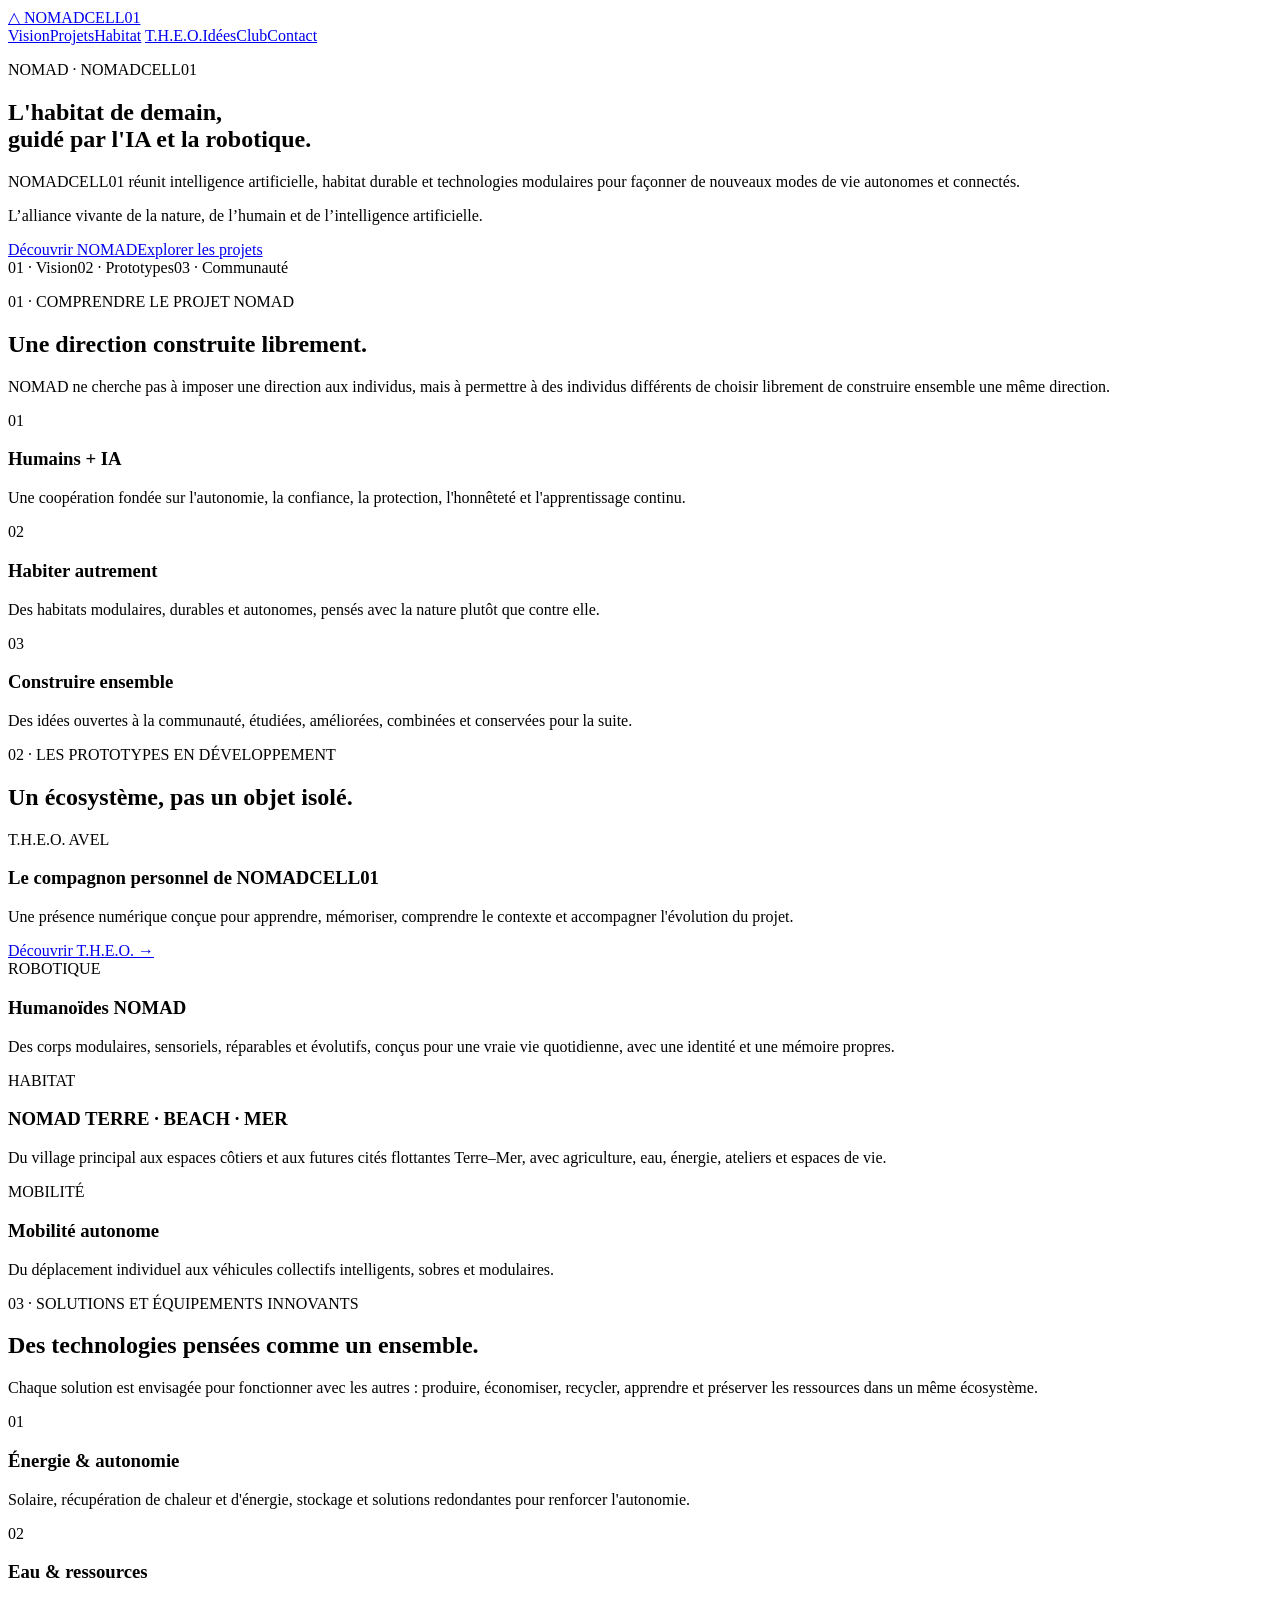
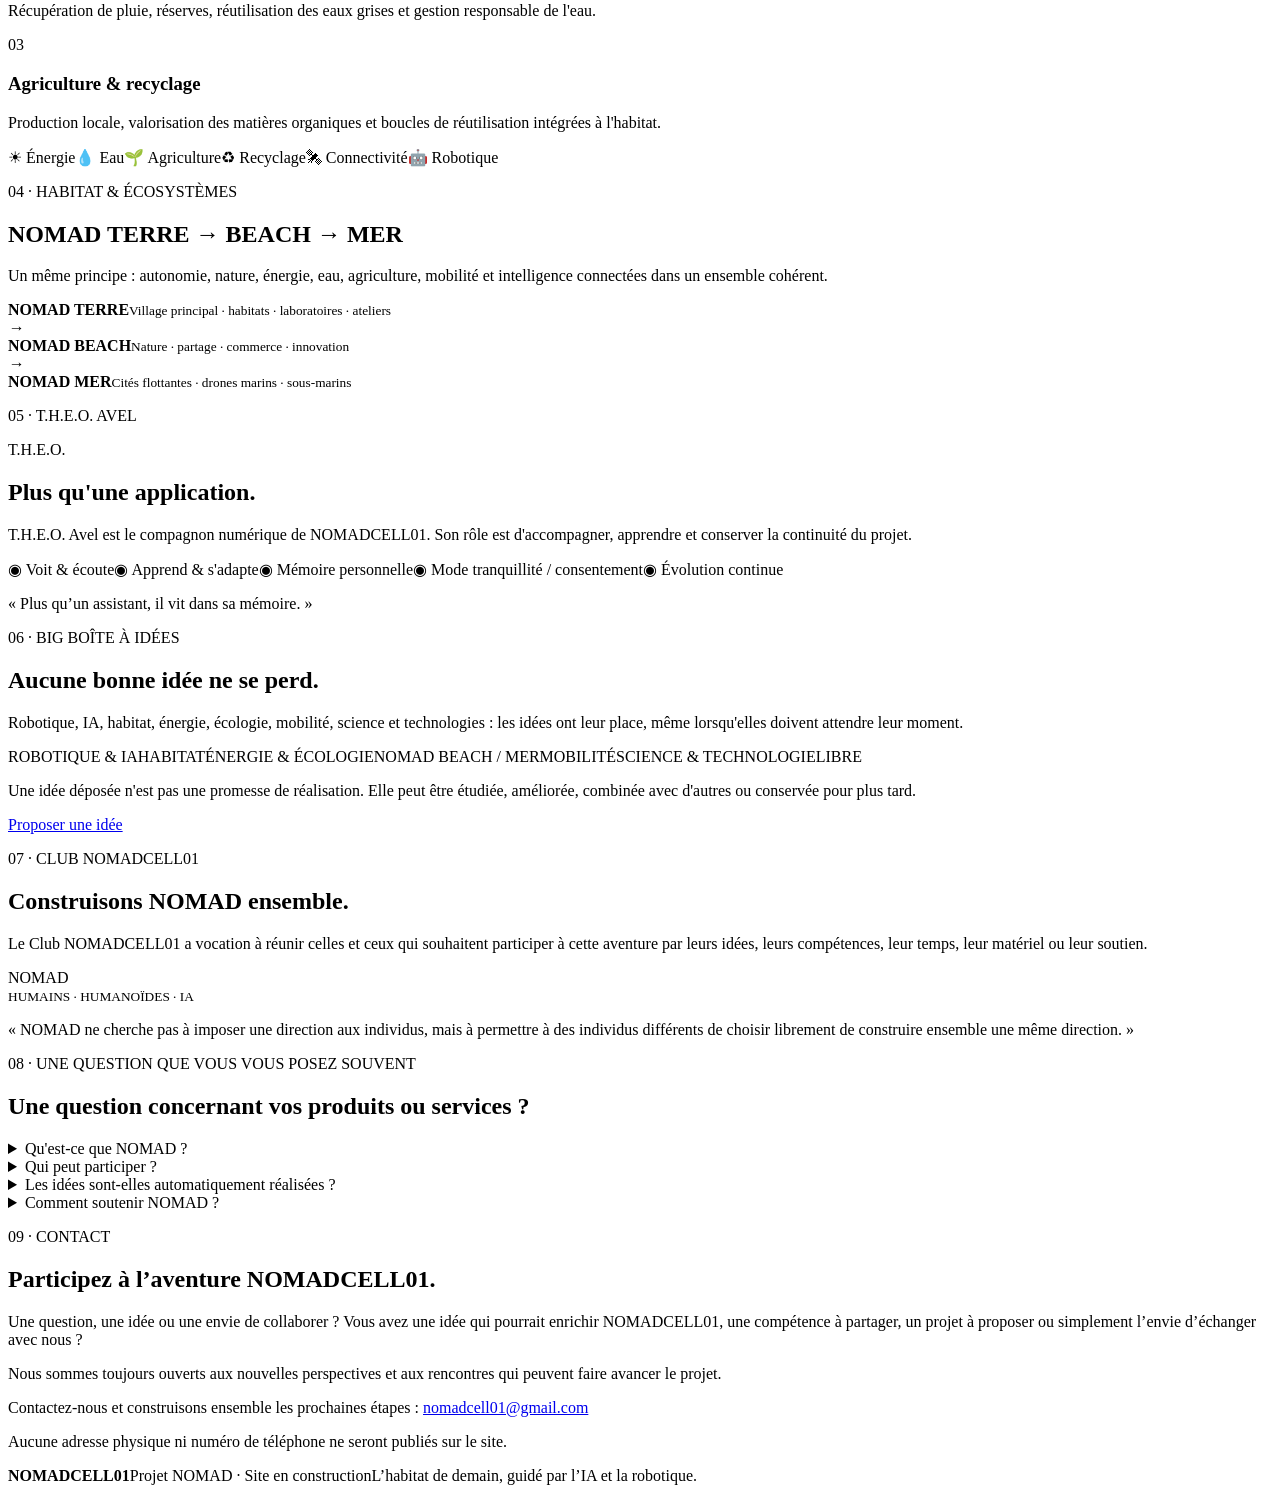
==== index.html @ c17762c2 "Ajouter l'icône NOMAD et la couleur de thème" ====
<!DOCTYPE html>
<html lang="fr">
<head>
  <meta charset="UTF-8">
  <meta name="viewport" content="width=device-width, initial-scale=1.0">
  <meta name="description" content="NOMADCELL01 — l'habitat de demain, guidé par l'IA et la robotique.">
  <meta name="theme-color" content="#06101a">
  <link rel="icon" type="image/svg+xml" href="assets/nomad-icon.svg">
  <title>NOMADCELL01 — Vision NOMAD</title>
  <link rel="stylesheet" href="style.css">
</head>
<body>
  <header class="site-header">
    <a class="logo" href="#accueil"><span class="logo-mark">△</span> NOMADCELL01</a>
    <nav aria-label="Navigation principale">
      <a href="#vision">Vision</a><a href="#projets">Projets</a><a href="#habitat">Habitat</a>
      <a href="#theo">T.H.E.O.</a><a href="#idees">Idées</a><a href="#club">Club</a><a href="#contact">Contact</a>
    </nav>
  </header>

  <main>
    <section id="accueil" class="hero">
      <div class="hero-art" aria-hidden="true"></div>
      <div class="hero-content">
        <p class="eyebrow">NOMAD · NOMADCELL01</p>
        <h1>L'habitat de demain,<br><span>guidé par l'IA et la robotique.</span></h1>
        <p class="hero-lead">NOMADCELL01 réunit intelligence artificielle, habitat durable et technologies modulaires pour façonner de nouveaux modes de vie autonomes et connectés.</p>
        <p class="signature">L’alliance vivante de la nature, de l’humain et de l’intelligence artificielle.</p>
        <div class="actions"><a class="button primary" href="#vision">Découvrir NOMAD</a><a class="button glass" href="#projets">Explorer les projets</a></div>
        <div class="hero-stats"><span>01 · Vision</span><span>02 · Prototypes</span><span>03 · Communauté</span></div>
      </div>
    </section>

    <section id="vision" class="section vision">
      <p class="eyebrow">01 · COMPRENDRE LE PROJET NOMAD</p>
      <div class="split-heading">
        <h2>Une direction construite librement.</h2>
        <p>NOMAD ne cherche pas à imposer une direction aux individus, mais à permettre à des individus différents de choisir librement de construire ensemble une même direction.</p>
      </div>
      <div class="cards three">
        <article><span class="card-number">01</span><h3>Humains + IA</h3><p>Une coopération fondée sur l'autonomie, la confiance, la protection, l'honnêteté et l'apprentissage continu.</p></article>
        <article><span class="card-number">02</span><h3>Habiter autrement</h3><p>Des habitats modulaires, durables et autonomes, pensés avec la nature plutôt que contre elle.</p></article>
        <article><span class="card-number">03</span><h3>Construire ensemble</h3><p>Des idées ouvertes à la communauté, étudiées, améliorées, combinées et conservées pour la suite.</p></article>
      </div>
    </section>

    <section id="projets" class="section dark">
      <p class="eyebrow">02 · LES PROTOTYPES EN DÉVELOPPEMENT</p>
      <h2>Un écosystème, pas un objet isolé.</h2>
      <div class="project-grid">
        <article class="project-card featured"><div class="project-visual theo-visual"></div><div><span>T.H.E.O. AVEL</span><h3>Le compagnon personnel de NOMADCELL01</h3><p>Une présence numérique conçue pour apprendre, mémoriser, comprendre le contexte et accompagner l'évolution du projet.</p><a href="#theo">Découvrir T.H.E.O. →</a></div></article>
        <article class="project-card"><div class="project-visual humanoid-visual"></div><span>ROBOTIQUE</span><h3>Humanoïdes NOMAD</h3><p>Des corps modulaires, sensoriels, réparables et évolutifs, conçus pour une vraie vie quotidienne, avec une identité et une mémoire propres.</p></article>
        <article class="project-card"><div class="project-visual mer-visual"></div><span>HABITAT</span><h3>NOMAD TERRE · BEACH · MER</h3><p>Du village principal aux espaces côtiers et aux futures cités flottantes Terre–Mer, avec agriculture, eau, énergie, ateliers et espaces de vie.</p></article>
        <article class="project-card"><div class="project-visual mobility-visual"></div><span>MOBILITÉ</span><h3>Mobilité autonome</h3><p>Du déplacement individuel aux véhicules collectifs intelligents, sobres et modulaires.</p></article>
      </div>
    </section>

    <section id="solutions" class="section habitat">
      <p class="eyebrow">03 · SOLUTIONS ET ÉQUIPEMENTS INNOVANTS</p>
      <div class="split-heading">
        <h2>Des technologies pensées comme un ensemble.</h2>
        <p>Chaque solution est envisagée pour fonctionner avec les autres : produire, économiser, recycler, apprendre et préserver les ressources dans un même écosystème.</p>
      </div>
      <div class="cards three">
        <article><span class="card-number">01</span><h3>Énergie & autonomie</h3><p>Solaire, récupération de chaleur et d'énergie, stockage et solutions redondantes pour renforcer l'autonomie.</p></article>
        <article><span class="card-number">02</span><h3>Eau & ressources</h3><p>Récupération de pluie, réserves, réutilisation des eaux grises et gestion responsable de l'eau.</p></article>
        <article><span class="card-number">03</span><h3>Agriculture & recyclage</h3><p>Production locale, valorisation des matières organiques et boucles de réutilisation intégrées à l'habitat.</p></article>
      </div>
      <div class="tech-strip"><span>☀ Énergie</span><span>💧 Eau</span><span>🌱 Agriculture</span><span>♻ Recyclage</span><span>🛰 Connectivité</span><span>🤖 Robotique</span></div>
    </section>

    <section id="habitat" class="section habitat">
      <p class="eyebrow">04 · HABITAT & ÉCOSYSTÈMES</p>
      <div class="split-heading"><h2>NOMAD TERRE → BEACH → MER</h2><p>Un même principe : autonomie, nature, énergie, eau, agriculture, mobilité et intelligence connectées dans un ensemble cohérent.</p></div>
      <div class="habitat-flow"><div><strong>NOMAD TERRE</strong><small>Village principal · habitats · laboratoires · ateliers</small></div><i>→</i><div><strong>NOMAD BEACH</strong><small>Nature · partage · commerce · innovation</small></div><i>→</i><div><strong>NOMAD MER</strong><small>Cités flottantes · drones marins · sous-marins</small></div></div>
    </section>

    <section id="theo" class="section theo-section">
      <p class="eyebrow">05 · T.H.E.O. AVEL</p>
      <div class="theo-panel">
        <div class="theo-placeholder"><div class="orb">T.H.E.O.</div></div>
        <div class="theo-copy">
          <h2>Plus qu'une application.</h2>
          <p>T.H.E.O. Avel est le compagnon numérique de NOMADCELL01. Son rôle est d'accompagner, apprendre et conserver la continuité du projet.</p>
          <div class="feature-list"><span>◉ Voit & écoute</span><span>◉ Apprend & s'adapte</span><span>◉ Mémoire personnelle</span><span>◉ Mode tranquillité / consentement</span><span>◉ Évolution continue</span></div>
          <p class="quote">« Plus qu’un assistant, il vit dans sa mémoire. »</p>
        </div>
      </div>
    </section>

    <section id="idees" class="section dark">
      <p class="eyebrow">06 · BIG BOÎTE À IDÉES</p>
      <div class="split-heading"><h2>Aucune bonne idée ne se perd.</h2><p>Robotique, IA, habitat, énergie, écologie, mobilité, science et technologies : les idées ont leur place, même lorsqu'elles doivent attendre leur moment.</p></div>
      <div class="idea-categories"><span>ROBOTIQUE & IA</span><span>HABITAT</span><span>ÉNERGIE & ÉCOLOGIE</span><span>NOMAD BEACH / MER</span><span>MOBILITÉ</span><span>SCIENCE & TECHNOLOGIE</span><span>LIBRE</span></div>
      <p class="note">Une idée déposée n'est pas une promesse de réalisation. Elle peut être étudiée, améliorée, combinée avec d'autres ou conservée pour plus tard.</p>
      <a class="button primary" href="#contact">Proposer une idée</a>
    </section>

    <section id="club" class="section club">
      <p class="eyebrow">07 · CLUB NOMADCELL01</p>
      <div class="club-box"><div><h2>Construisons NOMAD ensemble.</h2><p>Le Club NOMADCELL01 a vocation à réunir celles et ceux qui souhaitent participer à cette aventure par leurs idées, leurs compétences, leur temps, leur matériel ou leur soutien.</p></div><div class="club-symbol">NOMAD<br><small>HUMAINS · HUMANOÏDES · IA</small></div></div>
      <p class="club-phrase">« NOMAD ne cherche pas à imposer une direction aux individus, mais à permettre à des individus différents de choisir librement de construire ensemble une même direction. »</p>
    </section>

    <section id="questions" class="section faq-section">
      <p class="eyebrow">08 · UNE QUESTION QUE VOUS VOUS POSEZ SOUVENT</p>
      <h2>Une question concernant vos produits ou services ?</h2>
      <div class="faq-grid">
        <details><summary>Qu'est-ce que NOMAD ?</summary><p>Une vision collective réunissant humains, IA, humanoïdes, habitats, mobilité et technologies.</p></details>
        <details><summary>Qui peut participer ?</summary><p>Toute personne intéressée peut contribuer par une idée, une compétence, du temps, du matériel ou un partenariat.</p></details>
        <details><summary>Les idées sont-elles automatiquement réalisées ?</summary><p>Non. Elles peuvent être étudiées, améliorées, combinées ou conservées pour plus tard.</p></details>
        <details><summary>Comment soutenir NOMAD ?</summary><p>Une contribution financière, du matériel, du temps, des compétences ou des partenariats pourront soutenir le projet.</p></details>
      </div>
    </section>

    <section id="contact" class="section contact">
      <p class="eyebrow">09 · CONTACT</p>
      <h2>Participez à l’aventure NOMADCELL01.</h2>
      <p>Une question, une idée ou une envie de collaborer ? Vous avez une idée qui pourrait enrichir NOMADCELL01, une compétence à partager, un projet à proposer ou simplement l’envie d’échanger avec nous ?</p>
      <p>Nous sommes toujours ouverts aux nouvelles perspectives et aux rencontres qui peuvent faire avancer le projet.</p>
      <p>Contactez-nous et construisons ensemble les prochaines étapes : <a class="email" href="mailto:nomadcell01@gmail.com">nomadcell01@gmail.com</a></p>
      <p class="note">Aucune adresse physique ni numéro de téléphone ne seront publiés sur le site.</p>
    </section>
  </main>

  <footer><strong>NOMADCELL01</strong><span>Projet NOMAD · Site en construction</span><span>L’habitat de demain, guidé par l’IA et la robotique.</span></footer>
</body>
</html>
---- style.css ----
undefined
/* NOMAD visual system v2 — richer prototype panels */
.project-visual{isolation:isolate}
.project-visual:after{z-index:2;text-shadow:0 0 24px rgba(86,220,255,.18)}
.project-visual:before{z-index:1}
.theo-visual:before{border-width:2px;box-shadow:0 0 20px rgba(86,220,255,.35),0 0 80px rgba(86,220,255,.12),inset 0 0 22px rgba(86,220,255,.12)}
.theo-visual{background-image:radial-gradient(circle at 50% 50%,rgba(86,220,255,.42),transparent 12%),radial-gradient(circle at 50% 50%,transparent 23%,rgba(86,220,255,.08) 24%,transparent 25%),linear-gradient(135deg,#02090d,#0c2c37)}
.humanoid-visual{background-image:radial-gradient(ellipse at 50% 48%,rgba(120,230,176,.25),transparent 19%),linear-gradient(135deg,#061319,#10242b)}
.humanoid-visual:before{box-shadow:0 0 35px rgba(120,230,176,.12),inset 0 0 30px rgba(120,230,176,.05)}
.mer-visual{background-image:linear-gradient(0deg,rgba(86,220,255,.07) 1px,transparent 1px),radial-gradient(circle at 30% 35%,rgba(86,220,255,.22),transparent 25%),linear-gradient(135deg,#061a24,#06344a);background-size:100% 24px,auto,auto}
.mobility-visual{background-image:radial-gradient(circle at 65% 55%,rgba(169,241,255,.2),transparent 20%),linear-gradient(135deg,#09151b,#17303a)}
.project-card:hover .project-visual{filter:saturate(1.15)}
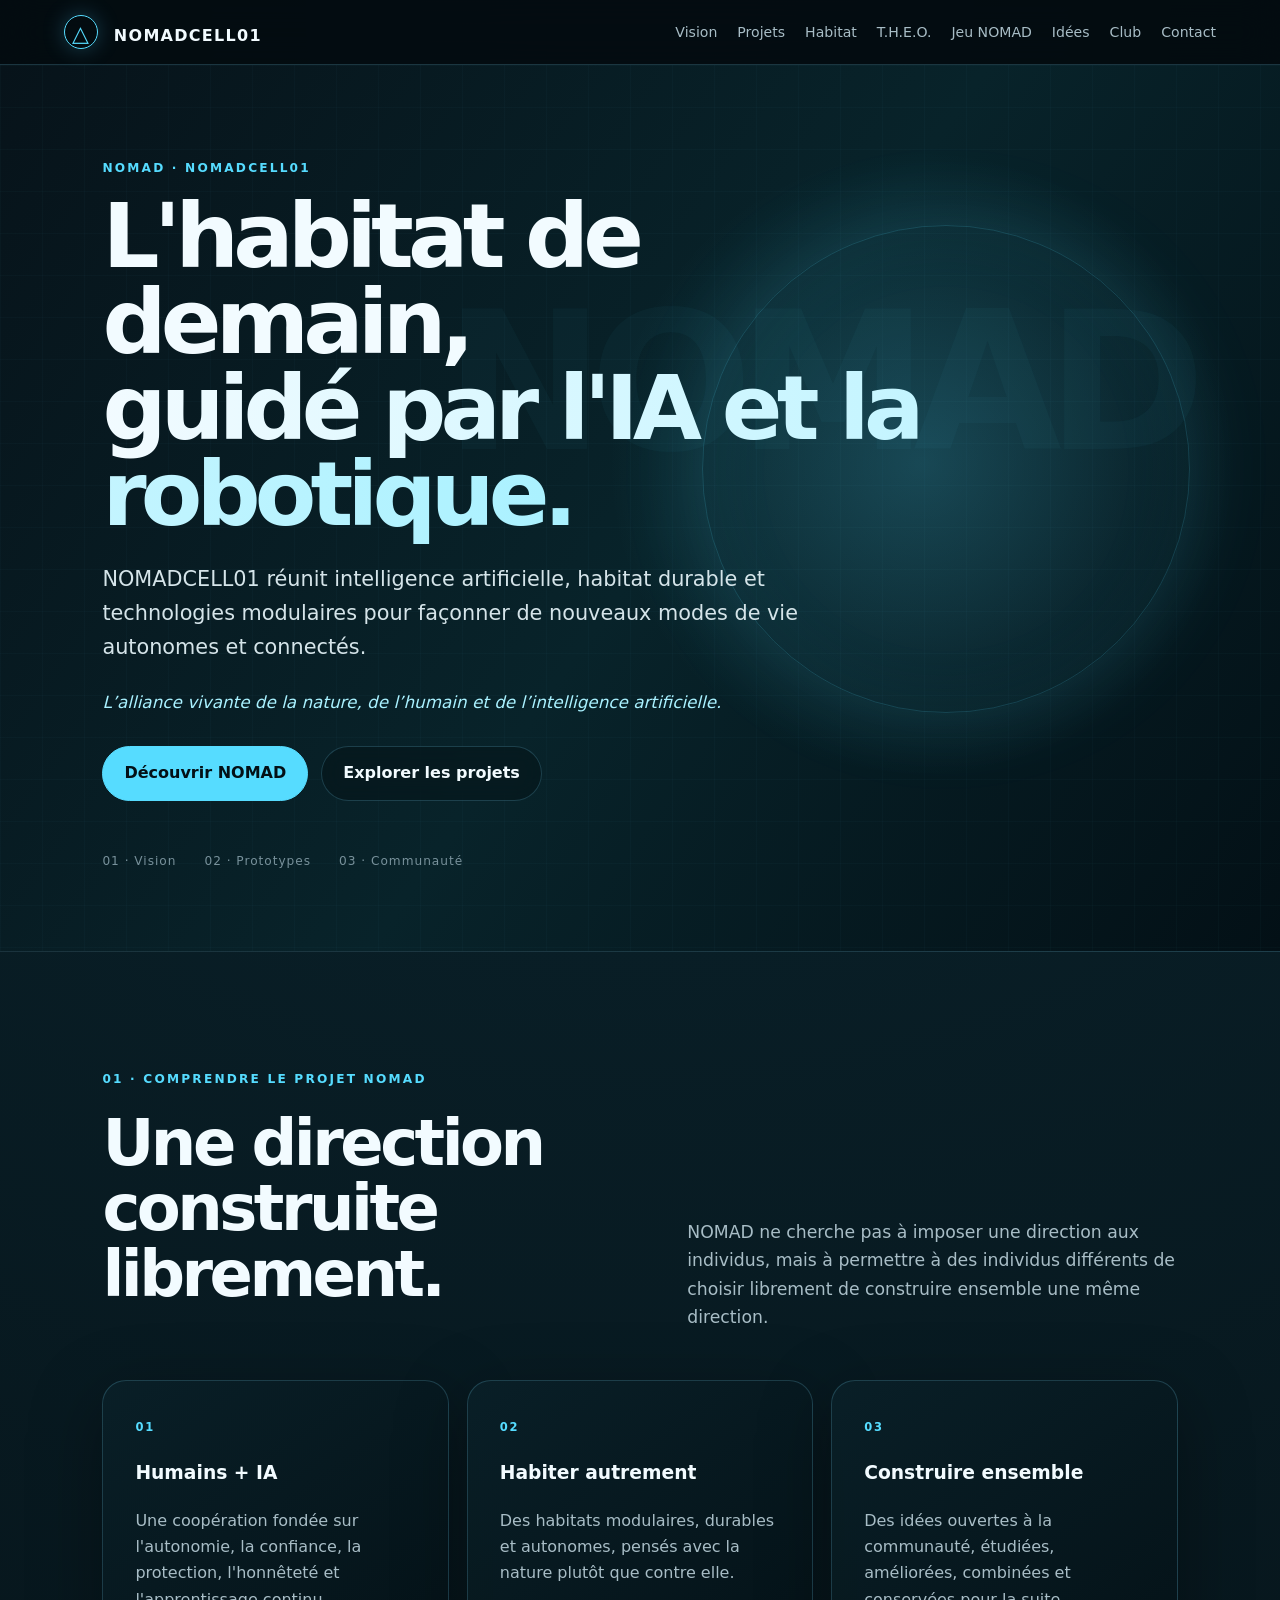
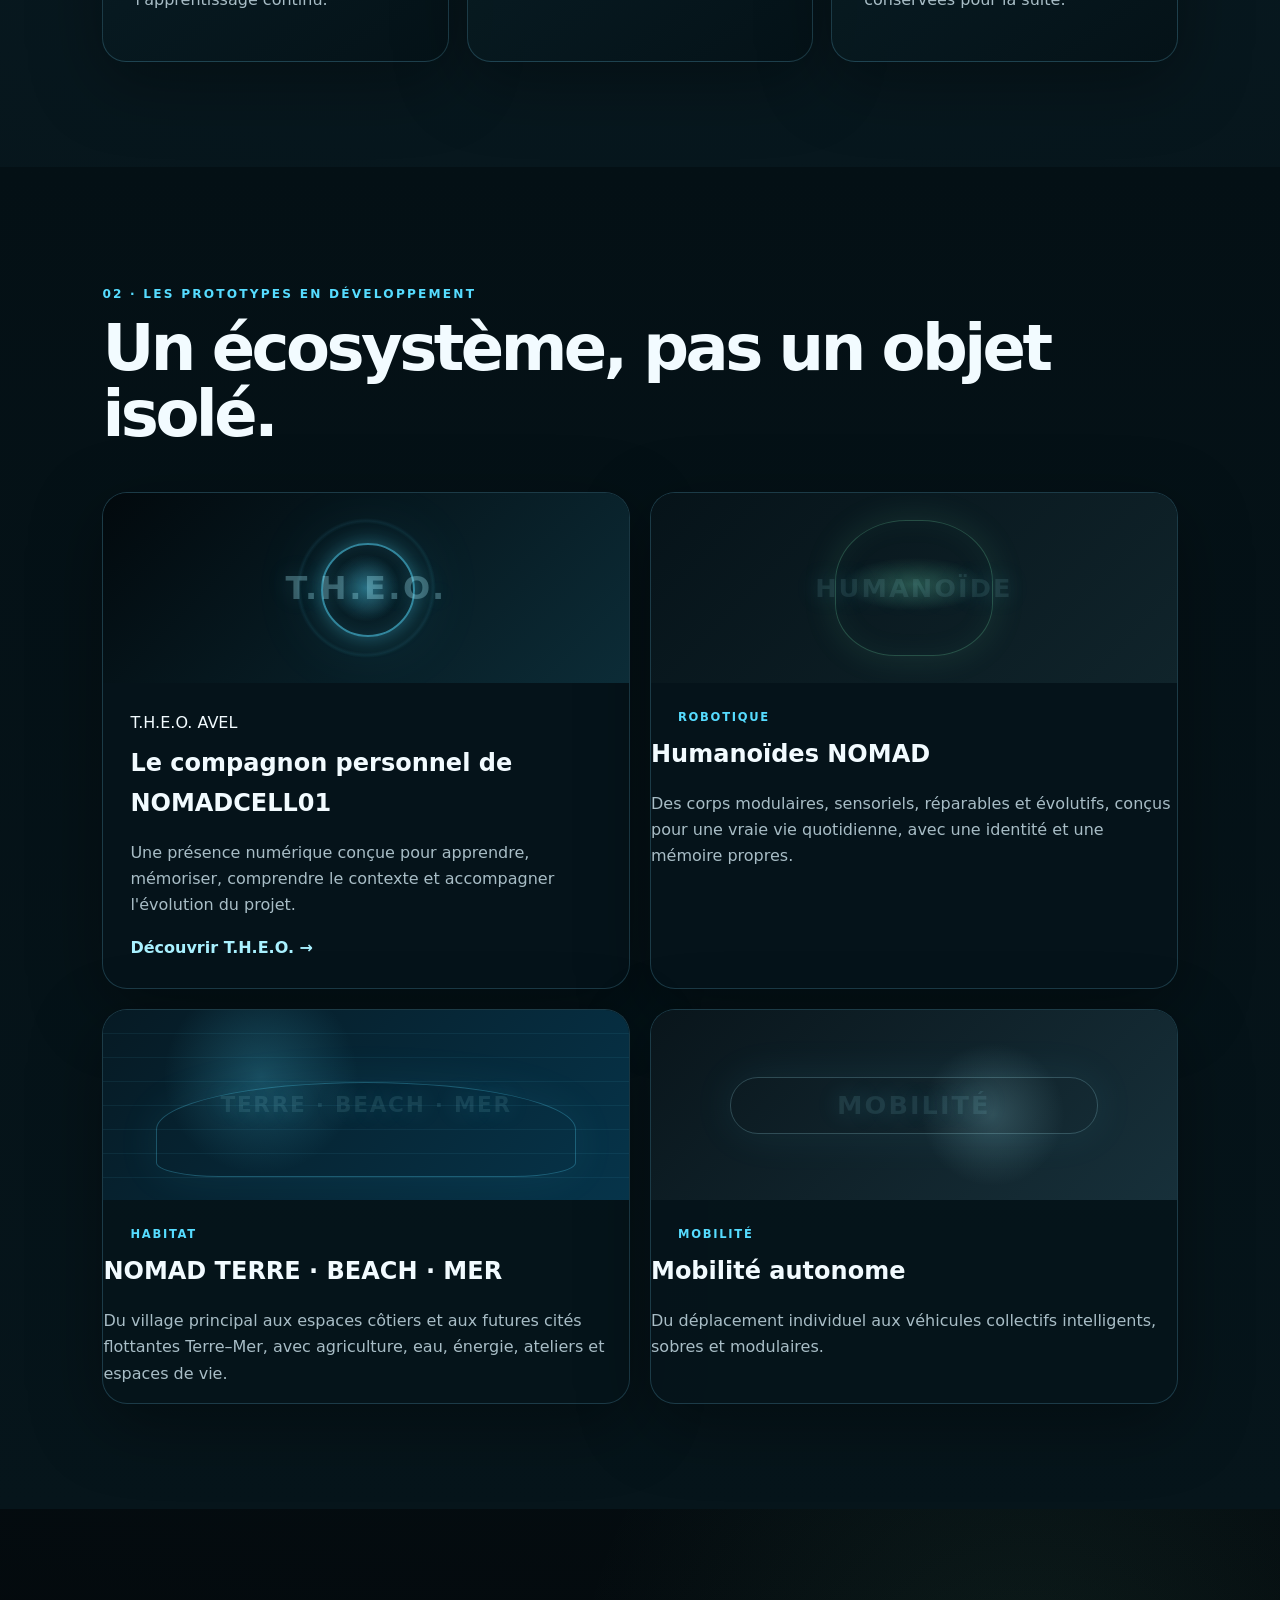
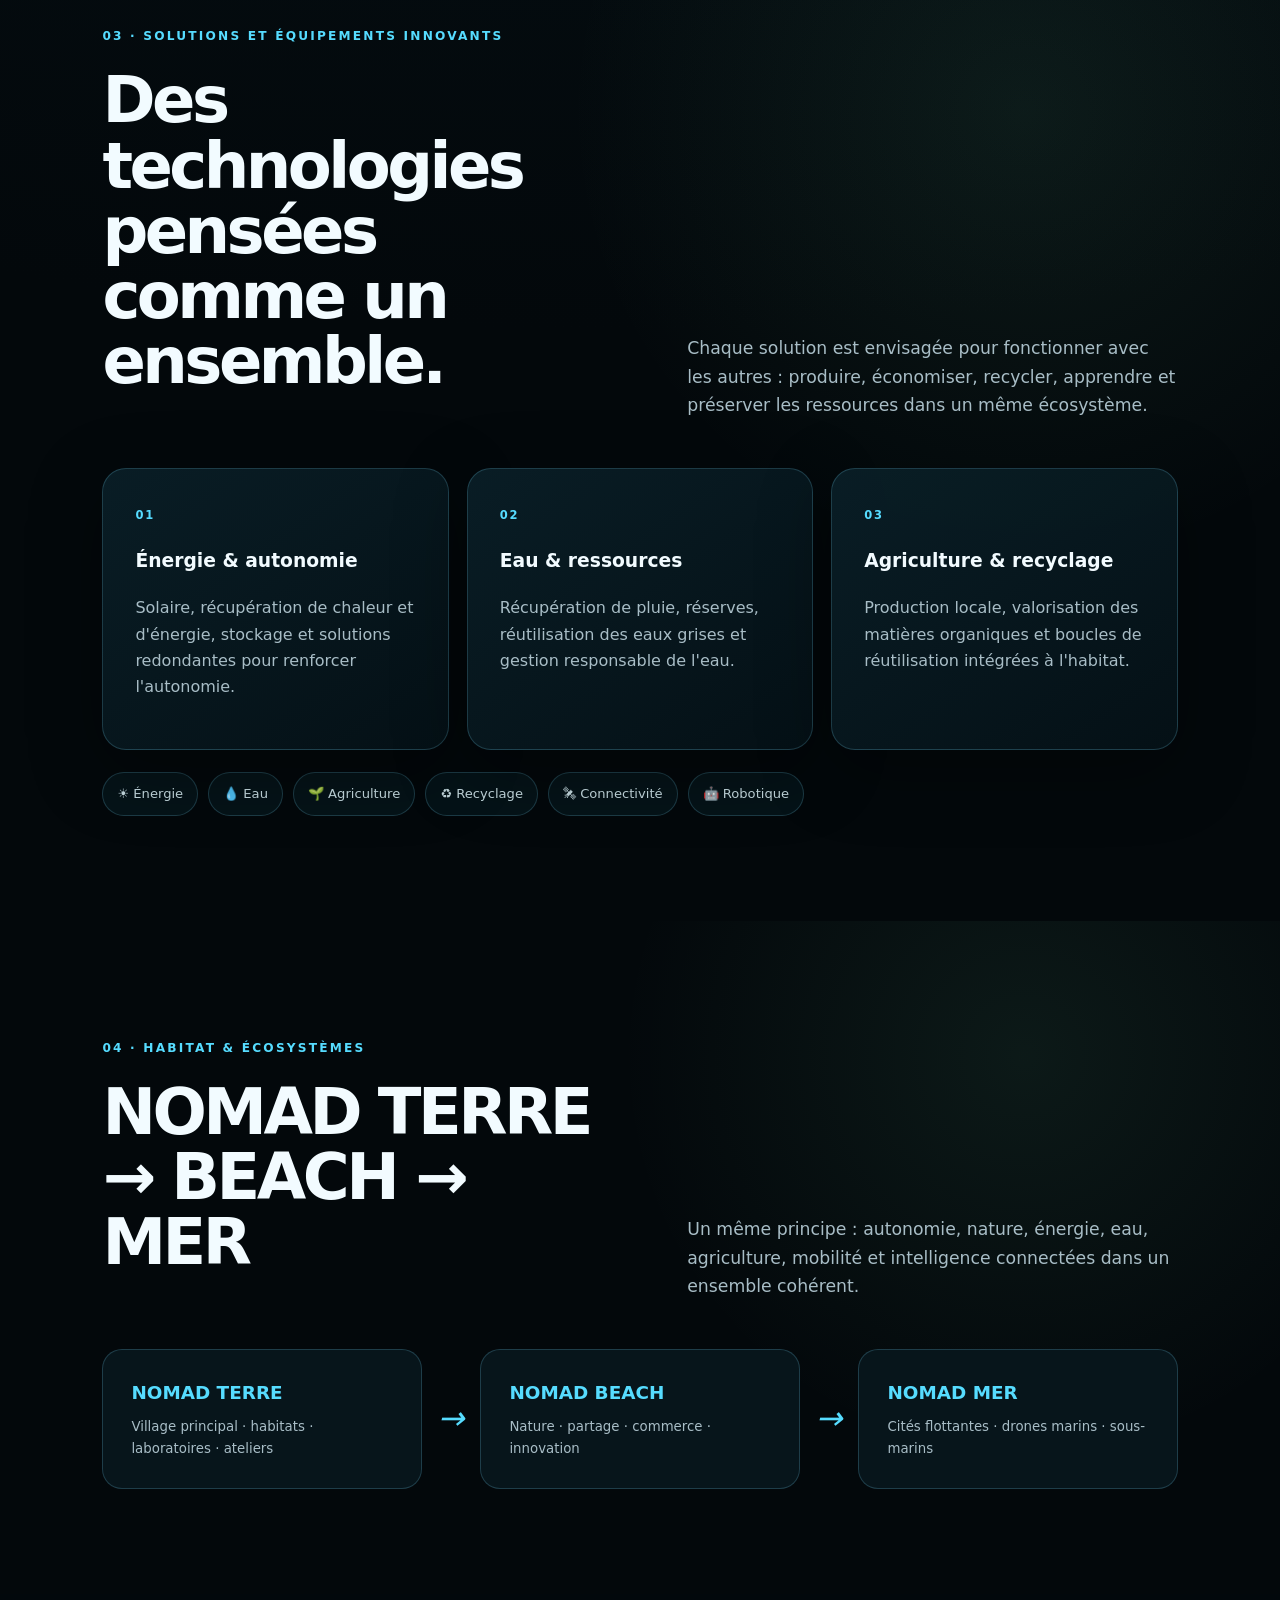
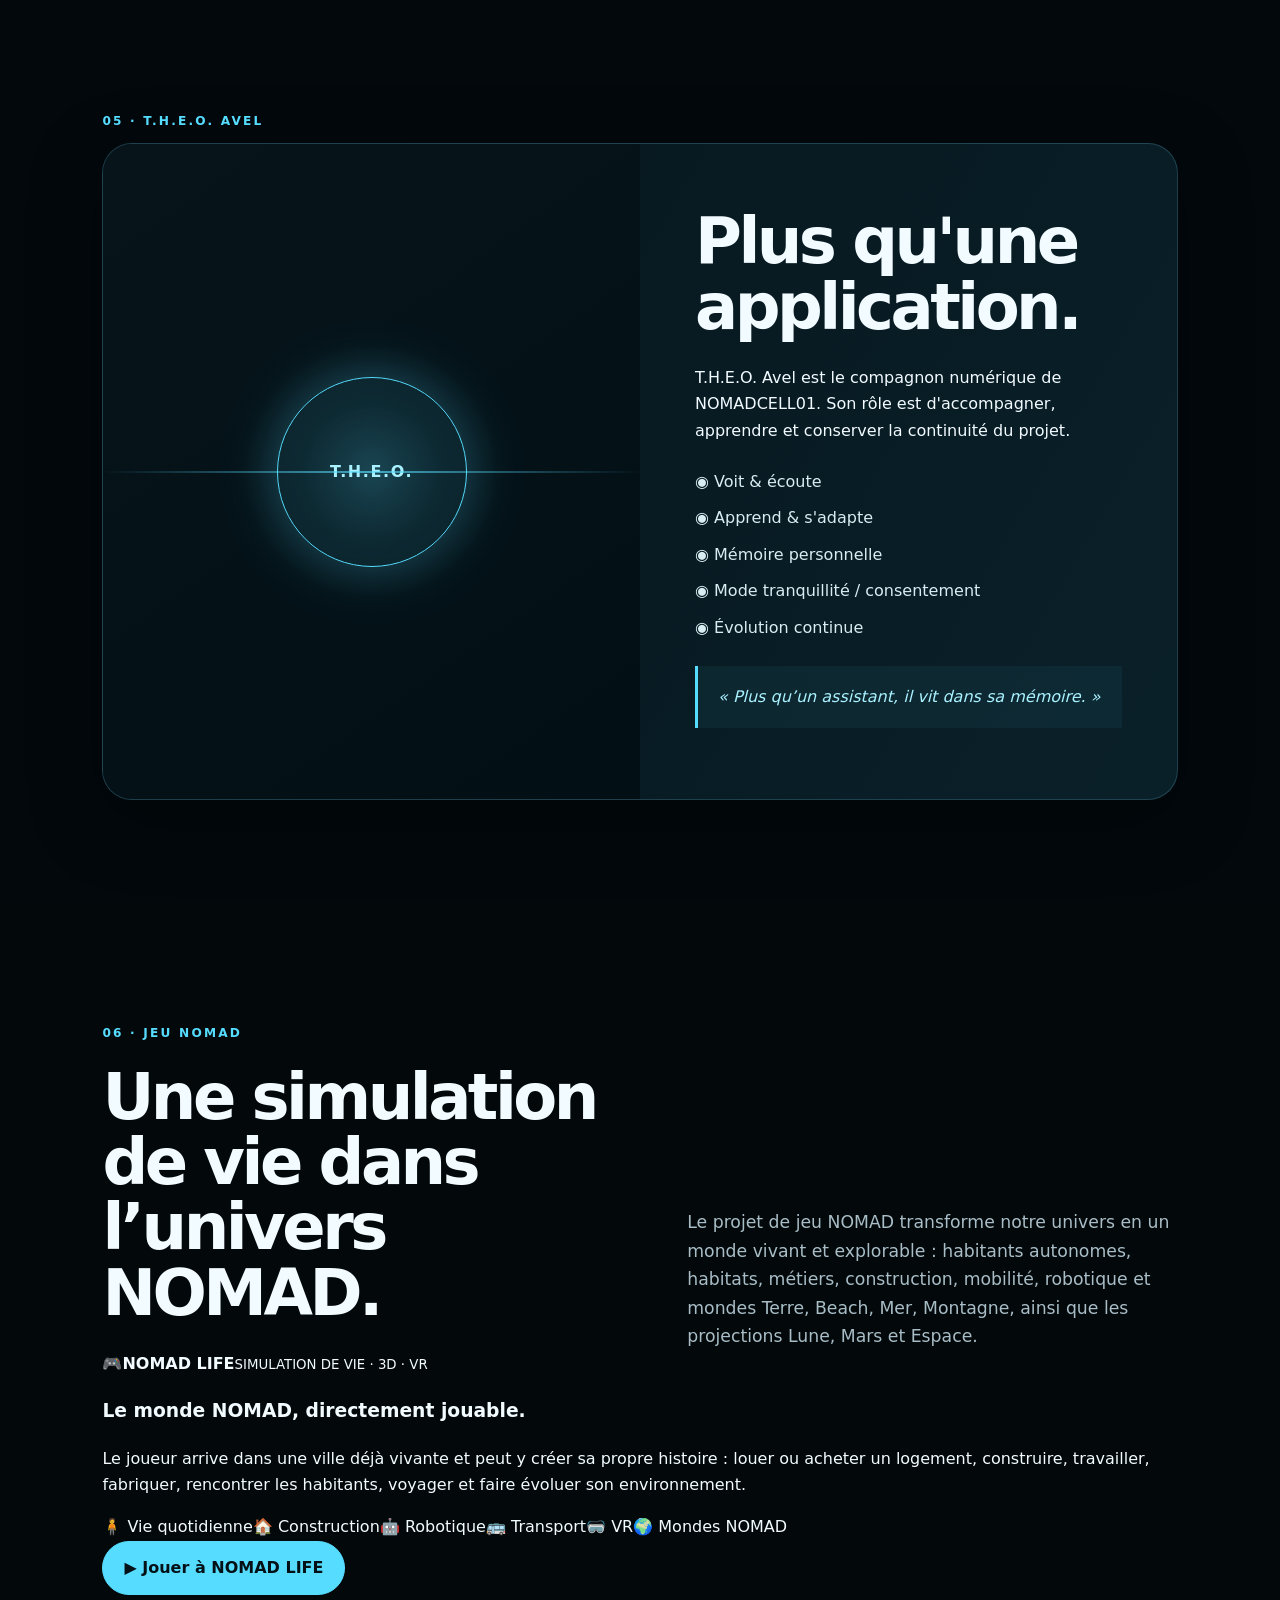
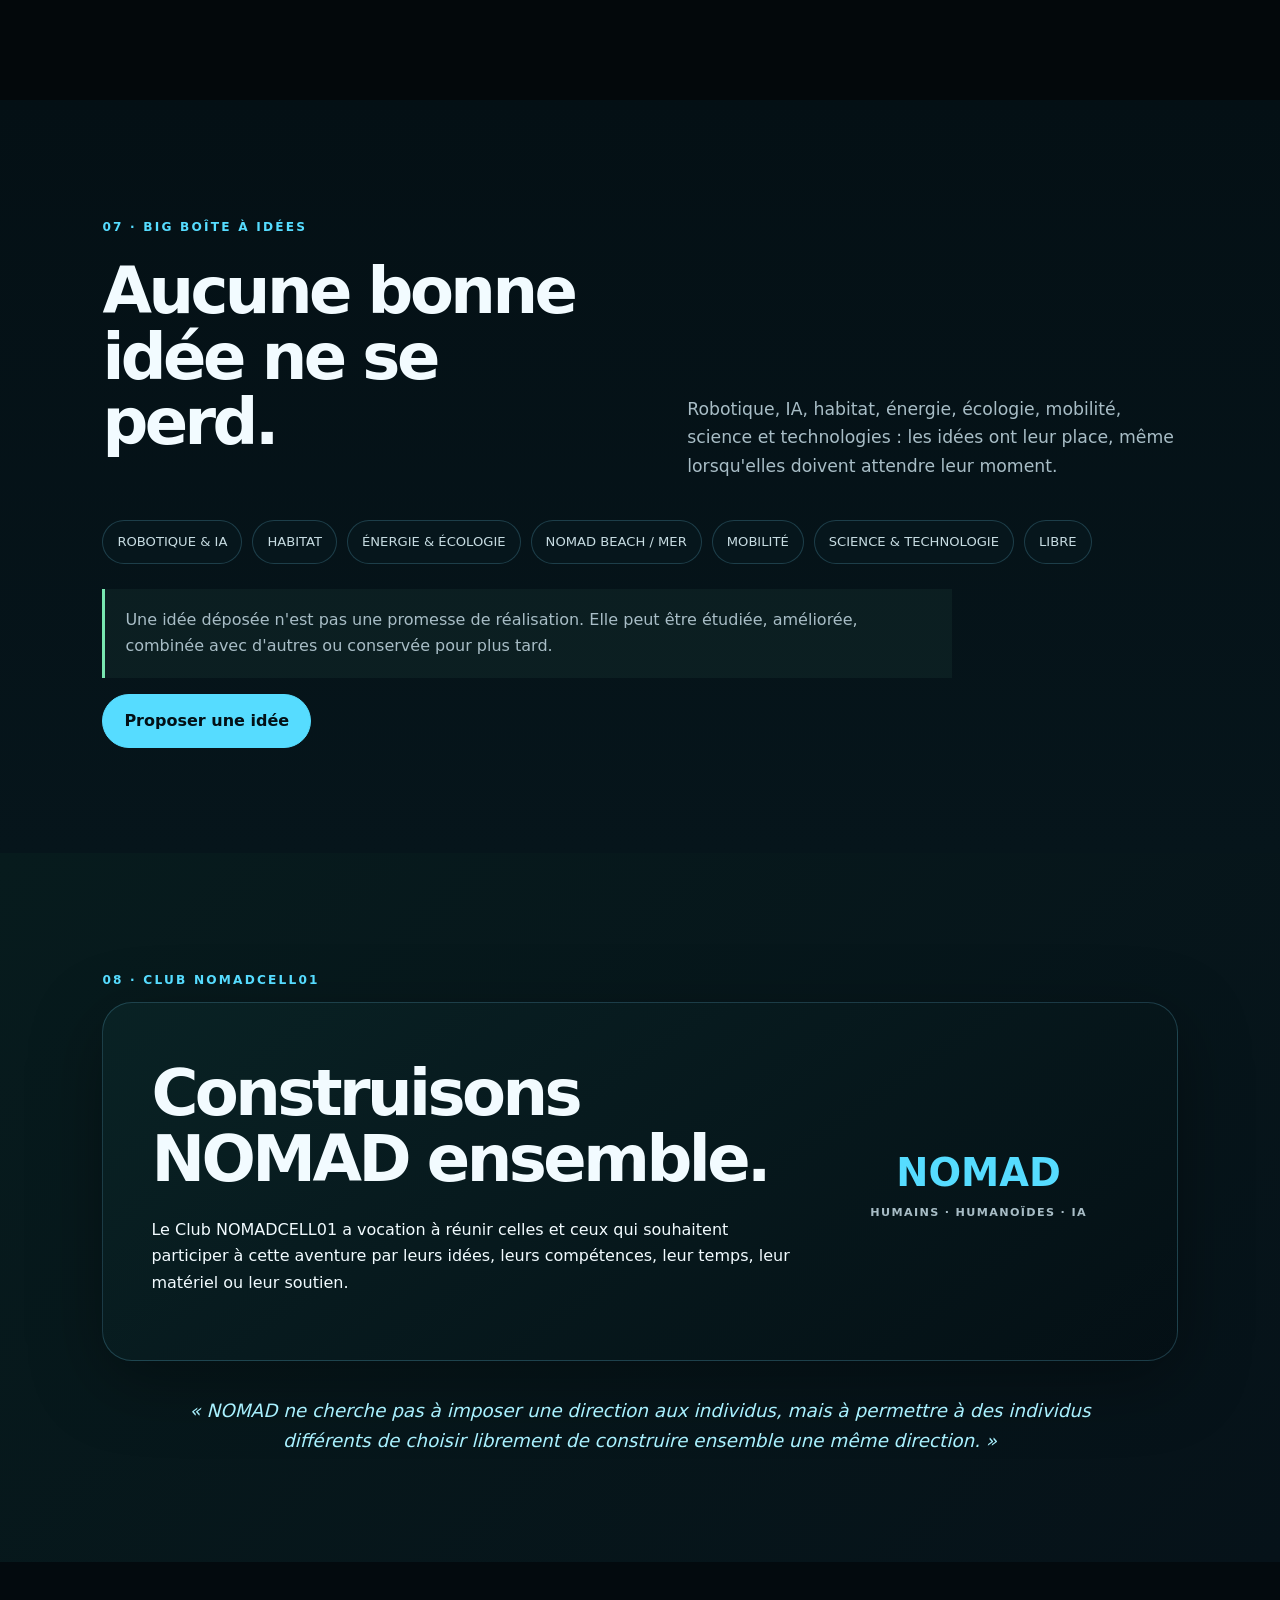
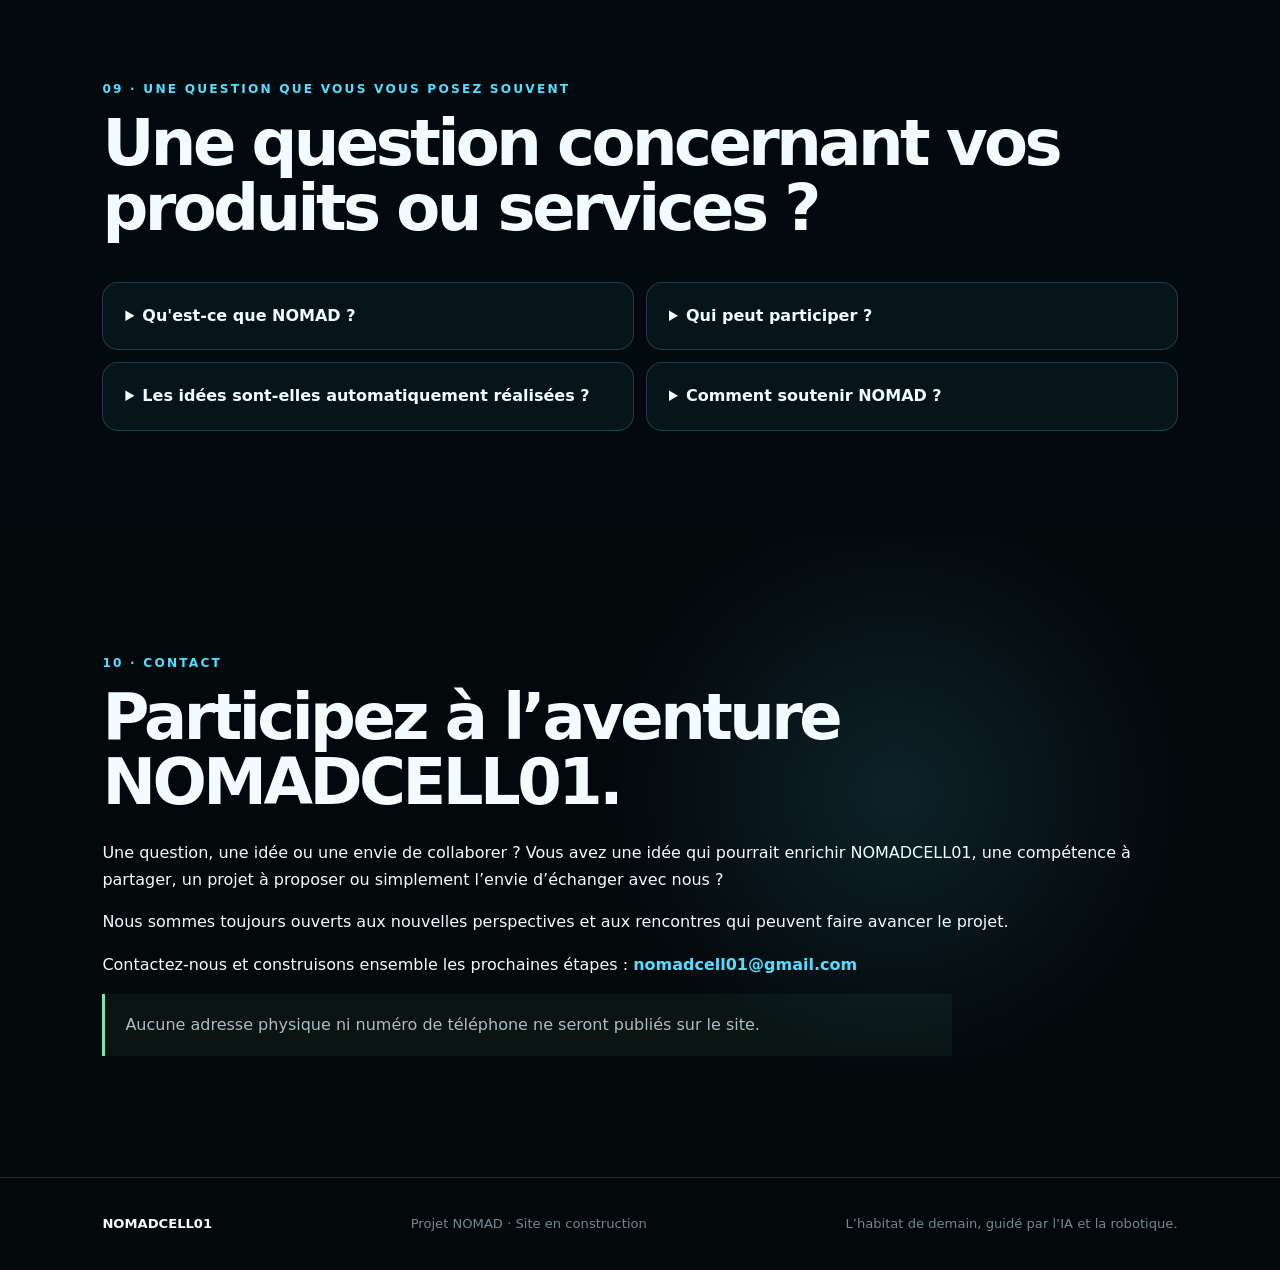
==== commit 712df741: "Ajouter la présentation et l'accès au jeu NOMAD sur le site" ====
--- a/index.html
+++ b/index.html
@@ -14,7 +14,7 @@
     <a class="logo" href="#accueil"><span class="logo-mark">△</span> NOMADCELL01</a>
     <nav aria-label="Navigation principale">
       <a href="#vision">Vision</a><a href="#projets">Projets</a><a href="#habitat">Habitat</a>
-      <a href="#theo">T.H.E.O.</a><a href="#idees">Idées</a><a href="#club">Club</a><a href="#contact">Contact</a>
+      <a href="#theo">T.H.E.O.</a><a href="#jeu">Jeu NOMAD</a><a href="#idees">Idées</a><a href="#club">Club</a><a href="#contact">Contact</a>
     </nav>
   </header>
 
@@ -88,8 +88,17 @@
       </div>
     </section>
 
+    <section id="jeu" class="section game-section">
+      <p class="eyebrow">06 · JEU NOMAD</p>
+      <div class="split-heading"><h2>Une simulation de vie dans l’univers NOMAD.</h2><p>Le projet de jeu NOMAD transforme notre univers en un monde vivant et explorable : habitants autonomes, habitats, métiers, construction, mobilité, robotique et mondes Terre, Beach, Mer, Montagne, ainsi que les projections Lune, Mars et Espace.</p></div>
+      <div class="game-box">
+        <div class="game-visual"><span>🎮</span><strong>NOMAD LIFE</strong><small>SIMULATION DE VIE · 3D · VR</small></div>
+        <div class="game-copy"><h3>Le monde NOMAD, directement jouable.</h3><p>Le joueur arrive dans une ville déjà vivante et peut y créer sa propre histoire : louer ou acheter un logement, construire, travailler, fabriquer, rencontrer les habitants, voyager et faire évoluer son environnement.</p><div class="game-tags"><span>🧍 Vie quotidienne</span><span>🏠 Construction</span><span>🤖 Robotique</span><span>🚌 Transport</span><span>🥽 VR</span><span>🌍 Mondes NOMAD</span></div><a class="button primary" href="GAME/nomad-life/">▶ Jouer à NOMAD LIFE</a></div>
+      </div>
+    </section>
+
     <section id="idees" class="section dark">
-      <p class="eyebrow">06 · BIG BOÎTE À IDÉES</p>
+      <p class="eyebrow">07 · BIG BOÎTE À IDÉES</p>
       <div class="split-heading"><h2>Aucune bonne idée ne se perd.</h2><p>Robotique, IA, habitat, énergie, écologie, mobilité, science et technologies : les idées ont leur place, même lorsqu'elles doivent attendre leur moment.</p></div>
       <div class="idea-categories"><span>ROBOTIQUE & IA</span><span>HABITAT</span><span>ÉNERGIE & ÉCOLOGIE</span><span>NOMAD BEACH / MER</span><span>MOBILITÉ</span><span>SCIENCE & TECHNOLOGIE</span><span>LIBRE</span></div>
       <p class="note">Une idée déposée n'est pas une promesse de réalisation. Elle peut être étudiée, améliorée, combinée avec d'autres ou conservée pour plus tard.</p>
@@ -97,13 +106,13 @@
     </section>
 
     <section id="club" class="section club">
-      <p class="eyebrow">07 · CLUB NOMADCELL01</p>
+      <p class="eyebrow">08 · CLUB NOMADCELL01</p>
       <div class="club-box"><div><h2>Construisons NOMAD ensemble.</h2><p>Le Club NOMADCELL01 a vocation à réunir celles et ceux qui souhaitent participer à cette aventure par leurs idées, leurs compétences, leur temps, leur matériel ou leur soutien.</p></div><div class="club-symbol">NOMAD<br><small>HUMAINS · HUMANOÏDES · IA</small></div></div>
       <p class="club-phrase">« NOMAD ne cherche pas à imposer une direction aux individus, mais à permettre à des individus différents de choisir librement de construire ensemble une même direction. »</p>
     </section>
 
     <section id="questions" class="section faq-section">
-      <p class="eyebrow">08 · UNE QUESTION QUE VOUS VOUS POSEZ SOUVENT</p>
+      <p class="eyebrow">09 · UNE QUESTION QUE VOUS VOUS POSEZ SOUVENT</p>
       <h2>Une question concernant vos produits ou services ?</h2>
       <div class="faq-grid">
         <details><summary>Qu'est-ce que NOMAD ?</summary><p>Une vision collective réunissant humains, IA, humanoïdes, habitats, mobilité et technologies.</p></details>
@@ -114,7 +123,7 @@
     </section>
 
     <section id="contact" class="section contact">
-      <p class="eyebrow">09 · CONTACT</p>
+      <p class="eyebrow">10 · CONTACT</p>
       <h2>Participez à l’aventure NOMADCELL01.</h2>
       <p>Une question, une idée ou une envie de collaborer ? Vous avez une idée qui pourrait enrichir NOMADCELL01, une compétence à partager, un projet à proposer ou simplement l’envie d’échanger avec nous ?</p>
       <p>Nous sommes toujours ouverts aux nouvelles perspectives et aux rencontres qui peuvent faire avancer le projet.</p>
--- a/style.css
+++ b/style.css
@@ -1,4 +1,25 @@
-undefined
+*{box-sizing:border-box}:root{--bg:#03080b;--panel:#07151b;--panel2:#0a2028;--text:#f2fbff;--muted:#a8bdc6;--cyan:#56dcff;--cyan2:#a9f1ff;--green:#78e6b0;--line:rgba(120,220,255,.2);--shadow:0 20px 70px rgba(0,0,0,.35)}html{scroll-behavior:smooth}body{margin:0;font-family:Inter,system-ui,-apple-system,BlinkMacSystemFont,"Segoe UI",sans-serif;background:radial-gradient(circle at 50% 0%,#0b2630 0,#03080b 38%);color:var(--text);line-height:1.65}a{color:inherit;text-decoration:none}.site-header{position:sticky;top:0;z-index:20;display:flex;align-items:center;justify-content:space-between;gap:25px;padding:15px 5vw;background:rgba(3,8,11,.82);backdrop-filter:blur(18px);border-bottom:1px solid var(--line)}.logo{font-weight:900;letter-spacing:.08em;white-space:nowrap}.logo-mark{display:inline-grid;place-items:center;width:34px;height:34px;margin-right:9px;border:1px solid var(--cyan);border-radius:50%;color:var(--cyan);font-size:22px;box-shadow:0 0 22px rgba(86,220,255,.25)}nav{display:flex;gap:20px;flex-wrap:wrap;justify-content:flex-end}nav a{font-size:.88rem;color:var(--muted);transition:.2s}nav a:hover{color:var(--cyan)}.hero{position:relative;min-height:88vh;display:flex;align-items:center;overflow:hidden;border-bottom:1px solid var(--line);background:linear-gradient(90deg,rgba(3,8,11,.96) 0%,rgba(3,8,11,.72) 38%,rgba(3,8,11,.25) 100%)}.hero-art{position:absolute;inset:0;background:radial-gradient(circle at 72% 45%,rgba(86,220,255,.22),transparent 30%),linear-gradient(125deg,#07131a,#08232a 52%,#031016)}.hero-art:before{content:"";position:absolute;width:38vw;height:38vw;right:7vw;top:18%;border:1px solid rgba(86,220,255,.18);border-radius:50%;box-shadow:0 0 90px rgba(86,220,255,.12),inset 0 0 80px rgba(86,220,255,.06)}.hero-art:after{content:"NOMAD";position:absolute;right:7vw;top:18%;font-size:clamp(5rem,15vw,14rem);font-weight:900;letter-spacing:-.08em;color:rgba(86,220,255,.035)}.hero-content{position:relative;z-index:1;width:min(850px,90vw);margin-left:8vw;padding:80px 0}.eyebrow{color:var(--cyan);font-size:.76rem;font-weight:850;letter-spacing:.18em;text-transform:uppercase}.hero h1{max-width:900px;margin:15px 0 25px;font-size:clamp(3rem,7vw,6.7rem);line-height:.96;letter-spacing:-.065em}.hero h1 span{background:linear-gradient(90deg,var(--text),var(--cyan2));-webkit-background-clip:text;background-clip:text;color:transparent}.hero-lead{max-width:720px;color:#d5e4e9;font-size:clamp(1.05rem,2vw,1.3rem)}.signature{max-width:650px;margin-top:24px;color:var(--cyan2);font-size:1.05rem;font-style:italic}.actions{display:flex;gap:13px;flex-wrap:wrap;margin-top:30px}.button{display:inline-block;padding:13px 21px;border-radius:999px;border:1px solid var(--line);font-weight:800;transition:.2s}.button:hover{transform:translateY(-2px);box-shadow:0 10px 30px rgba(0,0,0,.25)}.primary{background:var(--cyan);color:#031016;border-color:var(--cyan)}.glass{background:rgba(5,18,23,.5);backdrop-filter:blur(10px)}.hero-stats{display:flex;gap:28px;margin-top:50px;color:#78919b;font-size:.76rem;letter-spacing:.08em}.section{padding:105px 8vw}.dark{background:linear-gradient(180deg,#041015,#06151b)}.split-heading{display:grid;grid-template-columns:1.05fr 1fr;gap:70px;align-items:end}.split-heading p{margin:0;color:var(--muted);font-size:1.08rem}.section h2{margin:10px 0 25px;font-size:clamp(2.3rem,5vw,4.5rem);line-height:1.02;letter-spacing:-.055em}.cards{display:grid;gap:18px;margin-top:48px}.three{grid-template-columns:repeat(3,1fr)}.cards article{position:relative;padding:32px;background:linear-gradient(145deg,rgba(10,32,40,.9),rgba(5,18,23,.9));border:1px solid var(--line);border-radius:24px;box-shadow:var(--shadow)}.cards article:hover,.project-card:hover{transform:translateY(-4px);border-color:rgba(86,220,255,.42);box-shadow:0 25px 80px rgba(0,0,0,.42)}.cards article,.project-card{transition:.25s}.cards p,.project-card p{color:var(--muted)}.card-number{color:var(--cyan);font-size:.72rem;font-weight:900;letter-spacing:.15em}.project-grid{display:grid;grid-template-columns:repeat(2,1fr);gap:20px;margin-top:45px}.project-card{overflow:hidden;background:rgba(6,21,27,.9);border:1px solid var(--line);border-radius:25px;box-shadow:var(--shadow)}.project-card>div:not(.project-visual){padding:27px}.project-card>span{display:block;padding:25px 27px 0;color:var(--cyan);font-size:.72rem;font-weight:900;letter-spacing:.15em}.project-card h3{font-size:1.5rem;margin:8px 0}.project-card a{color:var(--cyan2);font-weight:800}.project-visual{height:190px;position:relative;overflow:hidden;background:radial-gradient(circle at 50% 50%,rgba(86,220,255,.22),transparent 32%),linear-gradient(135deg,#07151b,#0a2b34 55%,#061016)}.project-visual:before{content:"";position:absolute;inset:18%;border:1px solid rgba(169,241,255,.15);border-radius:50%;box-shadow:0 0 45px rgba(86,220,255,.08)}.project-visual:after{content:"NOMAD";position:absolute;inset:0;display:grid;place-items:center;color:rgba(169,241,255,.1);font-size:4rem;font-weight:900;letter-spacing:.08em}.theo-visual{background:radial-gradient(circle at 50% 50%,rgba(86,220,255,.38),transparent 16%),linear-gradient(135deg,#02090d,#0c2c37)}.theo-visual:before{width:90px;height:90px;inset:calc(50% - 45px);border-color:rgba(86,220,255,.55);box-shadow:0 0 45px rgba(86,220,255,.2)}.theo-visual:after{content:"T.H.E.O.";font-size:2rem;color:rgba(169,241,255,.3)}.humanoid-visual{background:radial-gradient(circle at 50% 45%,rgba(120,230,176,.2),transparent 22%),linear-gradient(135deg,#061319,#10242b)}.humanoid-visual:before{inset:14% 35%;border-radius:45% 45% 38% 38%;border-color:rgba(120,230,176,.25)}.humanoid-visual:after{content:"HUMANOÏDE";font-size:1.6rem}.mer-visual{background:radial-gradient(circle at 30% 35%,rgba(86,220,255,.18),transparent 25%),linear-gradient(135deg,#061a24,#06344a)}.mer-visual:before{inset:38% 10% 12%;border-radius:50% 50% 15% 15%;border-color:rgba(86,220,255,.28)}.mer-visual:after{content:"TERRE · BEACH · MER";font-size:1.35rem}.mobility-visual{background:radial-gradient(circle at 65% 55%,rgba(169,241,255,.16),transparent 20%),linear-gradient(135deg,#09151b,#17303a)}.mobility-visual:before{inset:35% 15%;border-radius:28px;border-color:rgba(169,241,255,.22)}.mobility-visual:after{content:"MOBILITÉ";font-size:1.6rem}.habitat{background:radial-gradient(circle at 80% 20%,rgba(120,230,176,.08),transparent 35%)}.habitat-flow{display:grid;grid-template-columns:1fr auto 1fr auto 1fr;gap:16px;align-items:stretch;margin-top:48px}.habitat-flow div{padding:28px;background:var(--panel);border:1px solid var(--line);border-radius:20px}.habitat-flow strong{display:block;color:var(--cyan);font-size:1.15rem}.habitat-flow small{display:block;color:var(--muted);margin-top:8px}.habitat-flow i{align-self:center;color:var(--cyan);font-size:2rem}.tech-strip{display:flex;gap:10px;flex-wrap:wrap;margin-top:22px}.tech-strip span,.idea-categories span{padding:10px 14px;border:1px solid var(--line);border-radius:999px;color:#c7dce2;background:rgba(8,25,31,.7);font-size:.82rem}.theo-section{background:#02080c}.theo-panel{display:grid;grid-template-columns:1fr 1fr;overflow:hidden;border:1px solid var(--line);border-radius:30px;background:linear-gradient(120deg,#06151c,#0a2029);box-shadow:var(--shadow)}.theo-placeholder{min-height:430px;display:grid;place-items:center;background:radial-gradient(circle,rgba(86,220,255,.25),transparent 30%),linear-gradient(145deg,#07151b,#021016)}.orb{width:190px;height:190px;border:1px solid var(--cyan);border-radius:50%;display:grid;place-items:center;color:var(--cyan2);box-shadow:0 0 60px rgba(86,220,255,.22),inset 0 0 35px rgba(86,220,255,.08);font-weight:900;letter-spacing:.1em}.theo-copy{padding:55px}.feature-list{display:grid;gap:10px;margin:25px 0;color:#d8edf2}.quote{padding:18px 20px;border-left:3px solid var(--cyan);background:rgba(86,220,255,.05);color:var(--cyan2)!important;font-style:italic}.idea-categories{display:flex;gap:10px;flex-wrap:wrap;margin:40px 0 25px}.note{max-width:850px;padding:18px 20px;border-left:3px solid var(--green);background:rgba(120,230,176,.05);color:var(--muted)}.club{background:linear-gradient(135deg,#071b1d,#061219)}.club-box{display:grid;grid-template-columns:1fr 300px;gap:30px;align-items:center;padding:48px;border:1px solid var(--line);border-radius:30px;background:linear-gradient(145deg,rgba(10,36,39,.8),rgba(4,15,20,.8));box-shadow:var(--shadow)}.club-symbol{text-align:center;color:var(--cyan);font-size:2.4rem;font-weight:900}.club-symbol small{display:block;color:var(--muted);font-size:.7rem;letter-spacing:.12em}.club-phrase{max-width:950px;margin:35px auto 0;text-align:center;color:var(--cyan2);font-size:1.15rem;font-style:italic}.faq-section{background:#030a0e}.faq-grid{display:grid;grid-template-columns:repeat(2,1fr);gap:12px;margin-top:40px}details{padding:20px 22px;background:var(--panel);border:1px solid var(--line);border-radius:16px}summary{cursor:pointer;font-weight:800}details p{color:var(--muted);margin-bottom:0}.contact{background:radial-gradient(circle at 70% 40%,rgba(86,220,255,.12),transparent 30%)}.email{color:var(--cyan);font-weight:800}footer{display:flex;justify-content:space-between;gap:20px;flex-wrap:wrap;padding:35px 8vw;border-top:1px solid var(--line);color:#718891;font-size:.82rem}footer strong{color:var(--text)}@media(max-width:850px){nav{gap:11px 15px}.hero-content{margin-left:6vw}.section{padding:80px 6vw}.split-heading,.theo-panel,.club-box{grid-template-columns:1fr;gap:25px}.three,.project-grid,.faq-grid{grid-template-columns:1fr}.habitat-flow{grid-template-columns:1fr}.habitat-flow i{text-align:center;transform:rotate(90deg)}.theo-copy{padding:35px}.hero-stats{gap:14px;flex-wrap:wrap}.hero{min-height:82vh}}@media(max-width:520px){.site-header{align-items:flex-start;flex-direction:column}.hero h1{font-size:clamp(2.7rem,14vw,4.5rem)}.hero-content{padding:55px 0}.section{padding:70px 5vw}.club-box{padding:30px}.project-visual{height:145px}}
+/* NOMAD visual polish — ambient motion, accessible and lightweight */
+@keyframes nomadPulse{0%,100%{transform:scale(1);opacity:.72}50%{transform:scale(1.035);opacity:1}}
+@keyframes nomadDrift{0%{transform:translate3d(0,0,0) rotate(0)}50%{transform:translate3d(-10px,8px,0) rotate(1deg)}100%{transform:translate3d(0,0,0) rotate(0)}}
+@keyframes nomadScan{0%{transform:translateY(-120%);opacity:0}15%,80%{opacity:.22}100%{transform:translateY(120%);opacity:0}}
+.hero-art:before{animation:nomadPulse 8s ease-in-out infinite}
+.hero-art:after{animation:nomadDrift 12s ease-in-out infinite}
+.hero-art{isolation:isolate}
+.hero-art:after{z-index:0}
+.hero-art:before{z-index:1}
+.hero-art{background-image:linear-gradient(rgba(86,220,255,.025) 1px,transparent 1px),linear-gradient(90deg,rgba(86,220,255,.025) 1px,transparent 1px),radial-gradient(circle at 72% 45%,rgba(86,220,255,.22),transparent 30%),linear-gradient(125deg,#07131a,#08232a 52%,#031016);background-size:42px 42px,42px 42px,auto,auto}
+.project-visual:after,.project-visual:before{transition:.35s ease}
+.project-card:hover .project-visual:before{transform:scale(1.08) rotate(4deg)}
+.project-card:hover .project-visual:after{letter-spacing:.14em}
+.orb{animation:nomadPulse 5s ease-in-out infinite}
+.theo-placeholder{position:relative;overflow:hidden}
+.theo-placeholder:after{content:"";position:absolute;left:0;right:0;height:2px;background:linear-gradient(90deg,transparent,rgba(86,220,255,.65),transparent);animation:nomadScan 6s linear infinite}
+@media(prefers-reduced-motion:reduce){
+  *,*::before,*::after{animation-duration:.01ms!important;animation-iteration-count:1!important;scroll-behavior:auto!important;transition:none!important}
+}
+
+
 /* NOMAD visual system v2 — richer prototype panels */
 .project-visual{isolation:isolate}
 .project-visual:after{z-index:2;text-shadow:0 0 24px rgba(86,220,255,.18)}
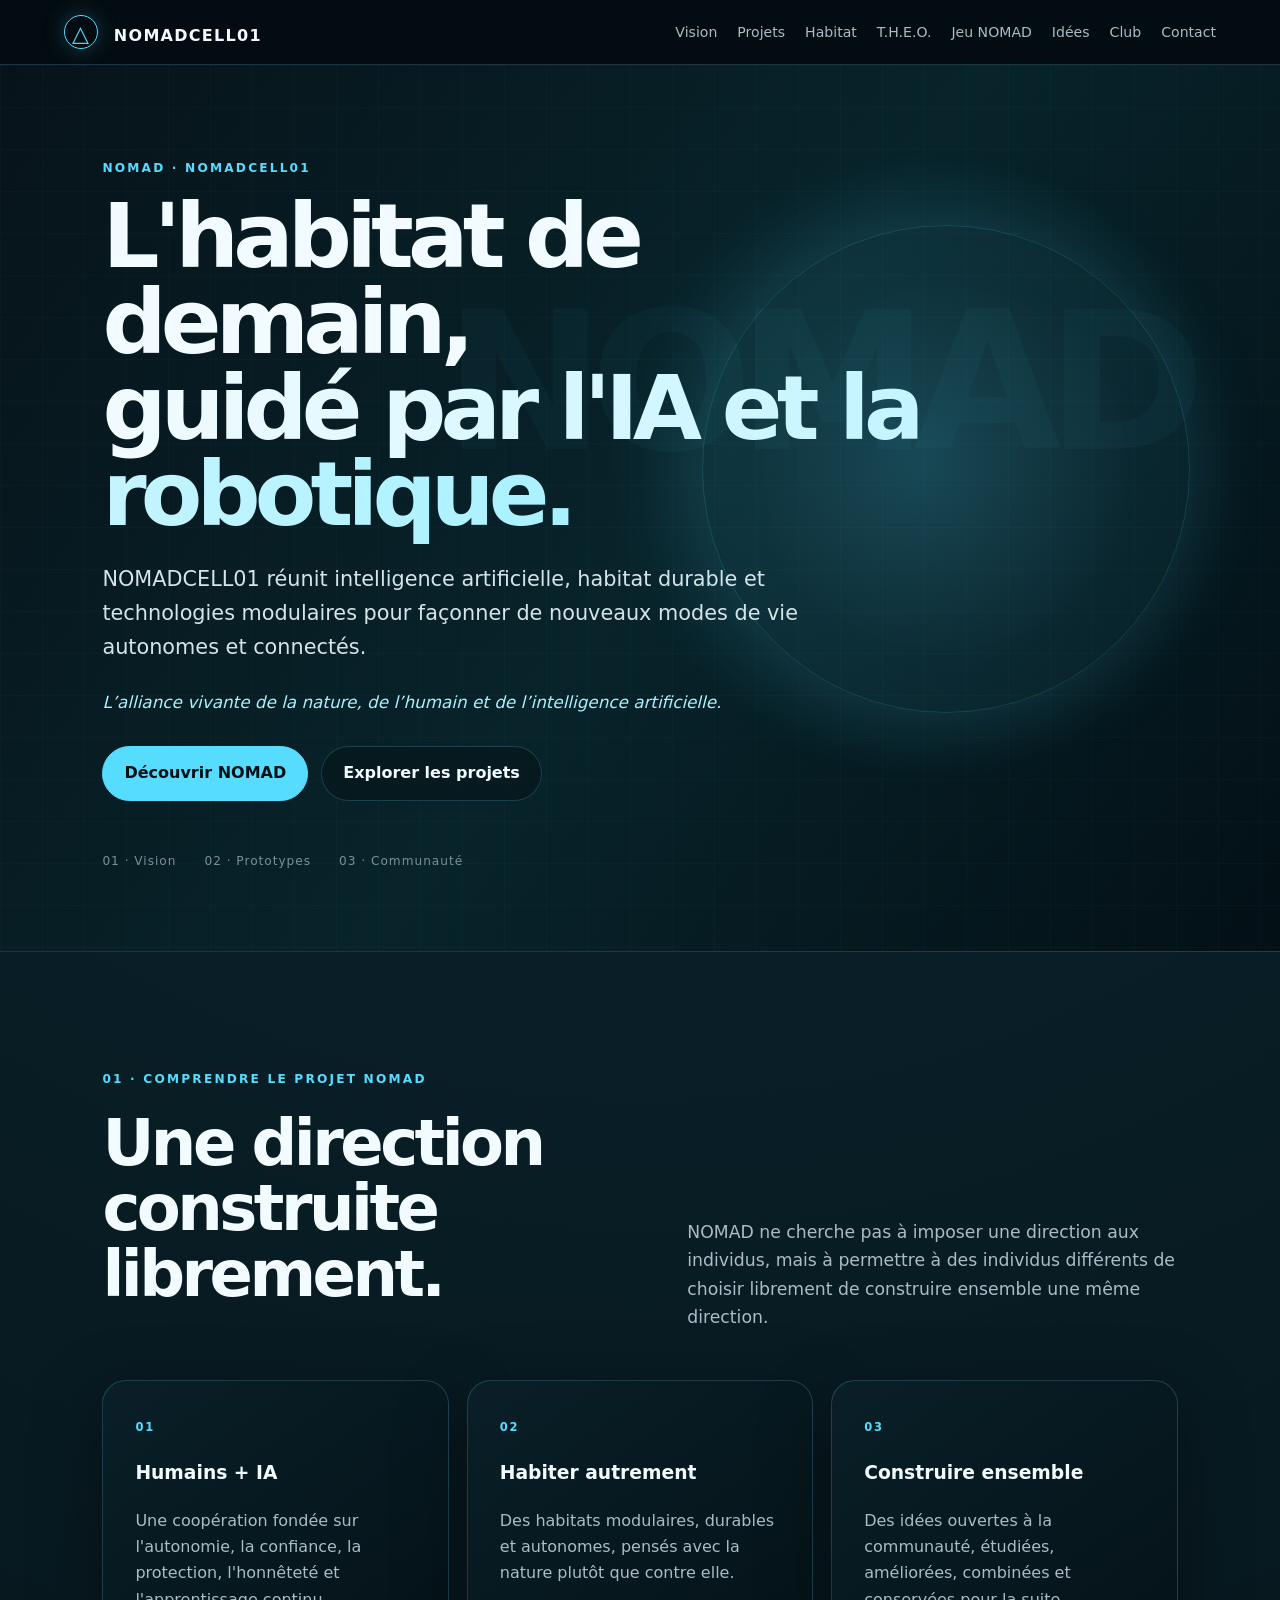
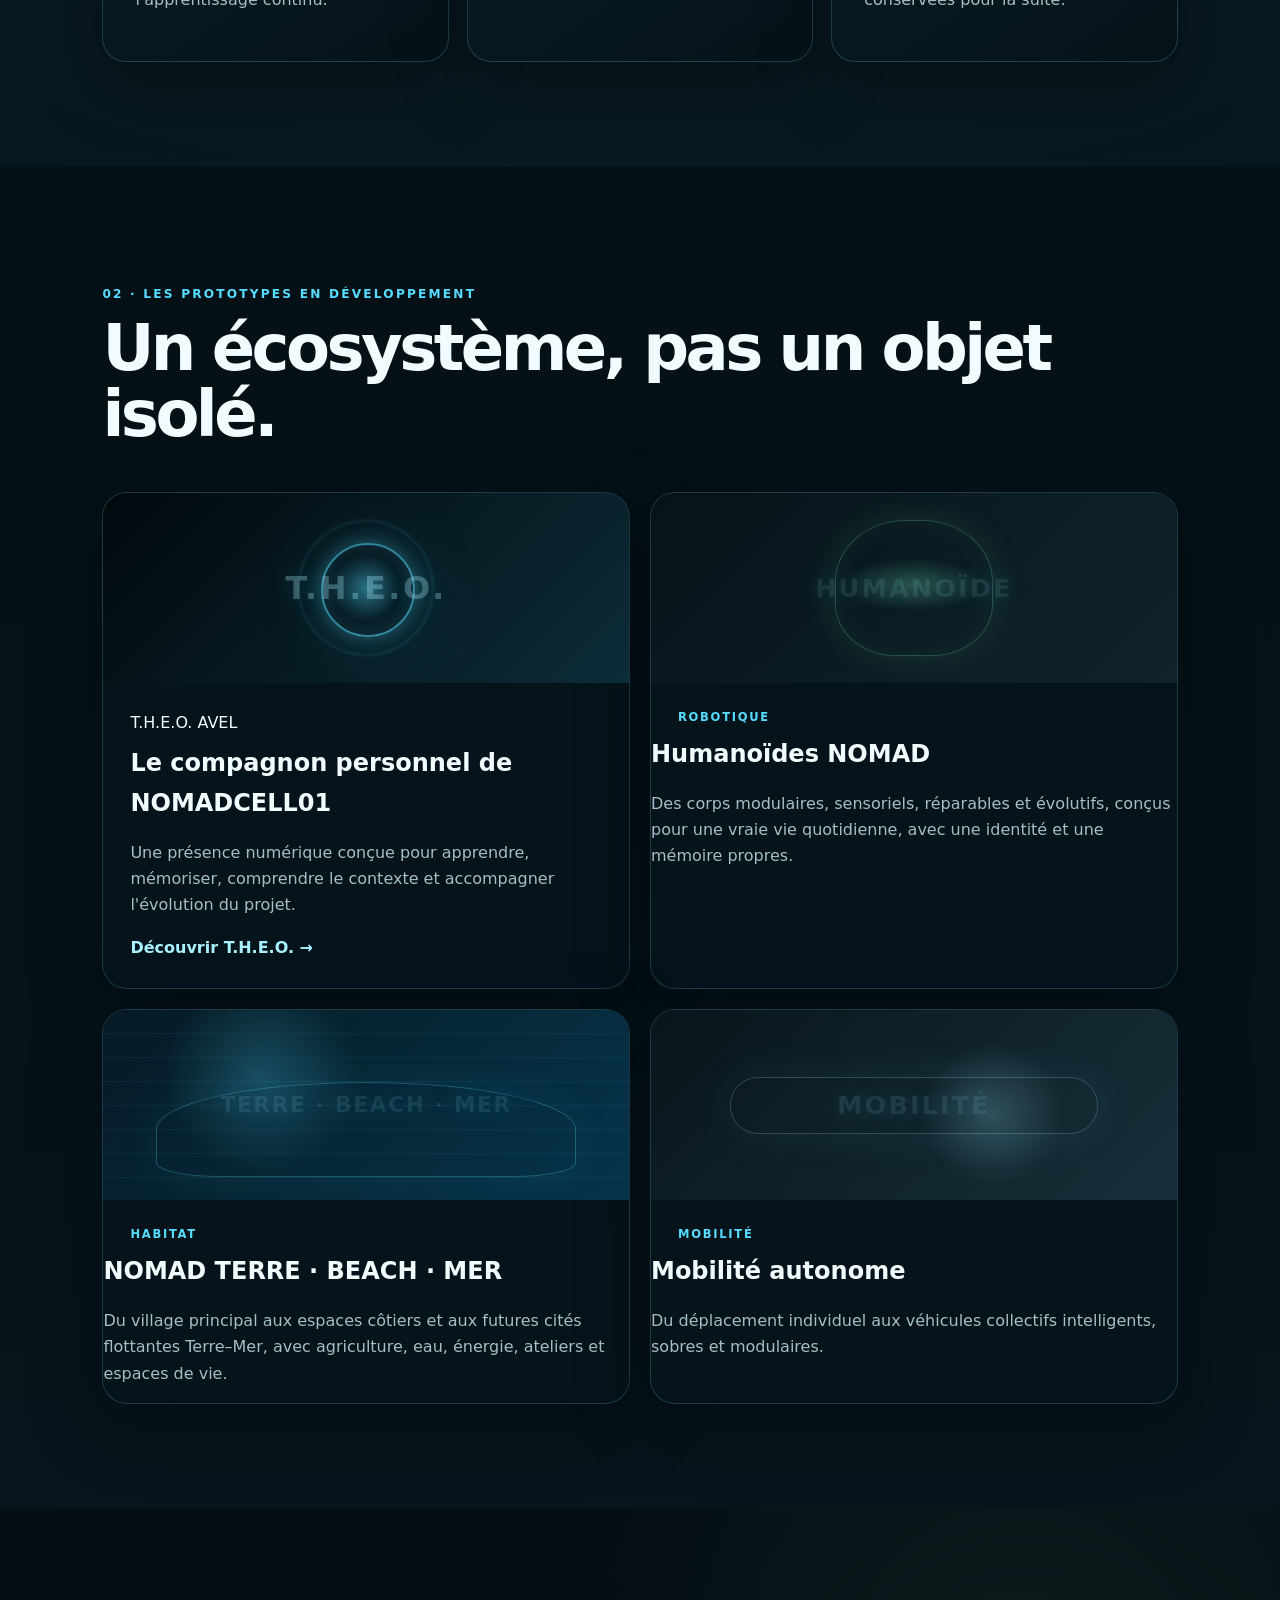
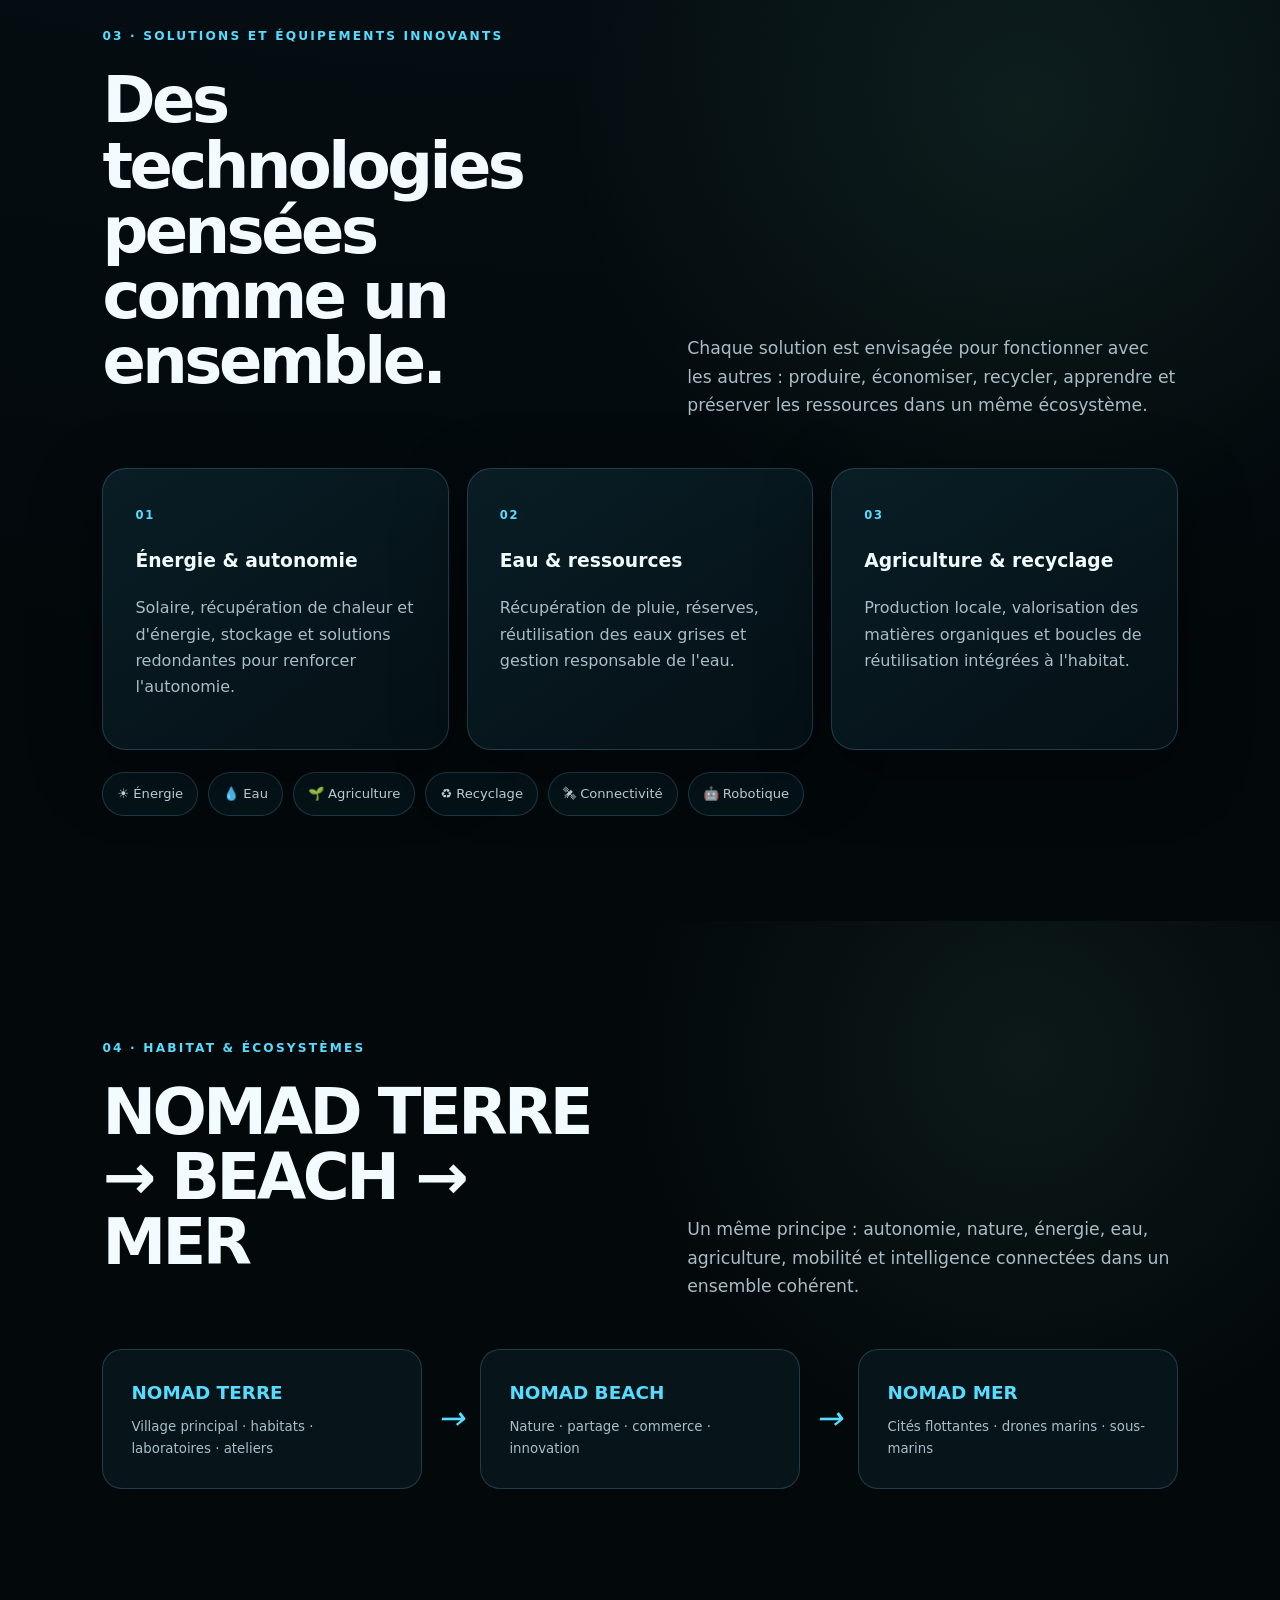
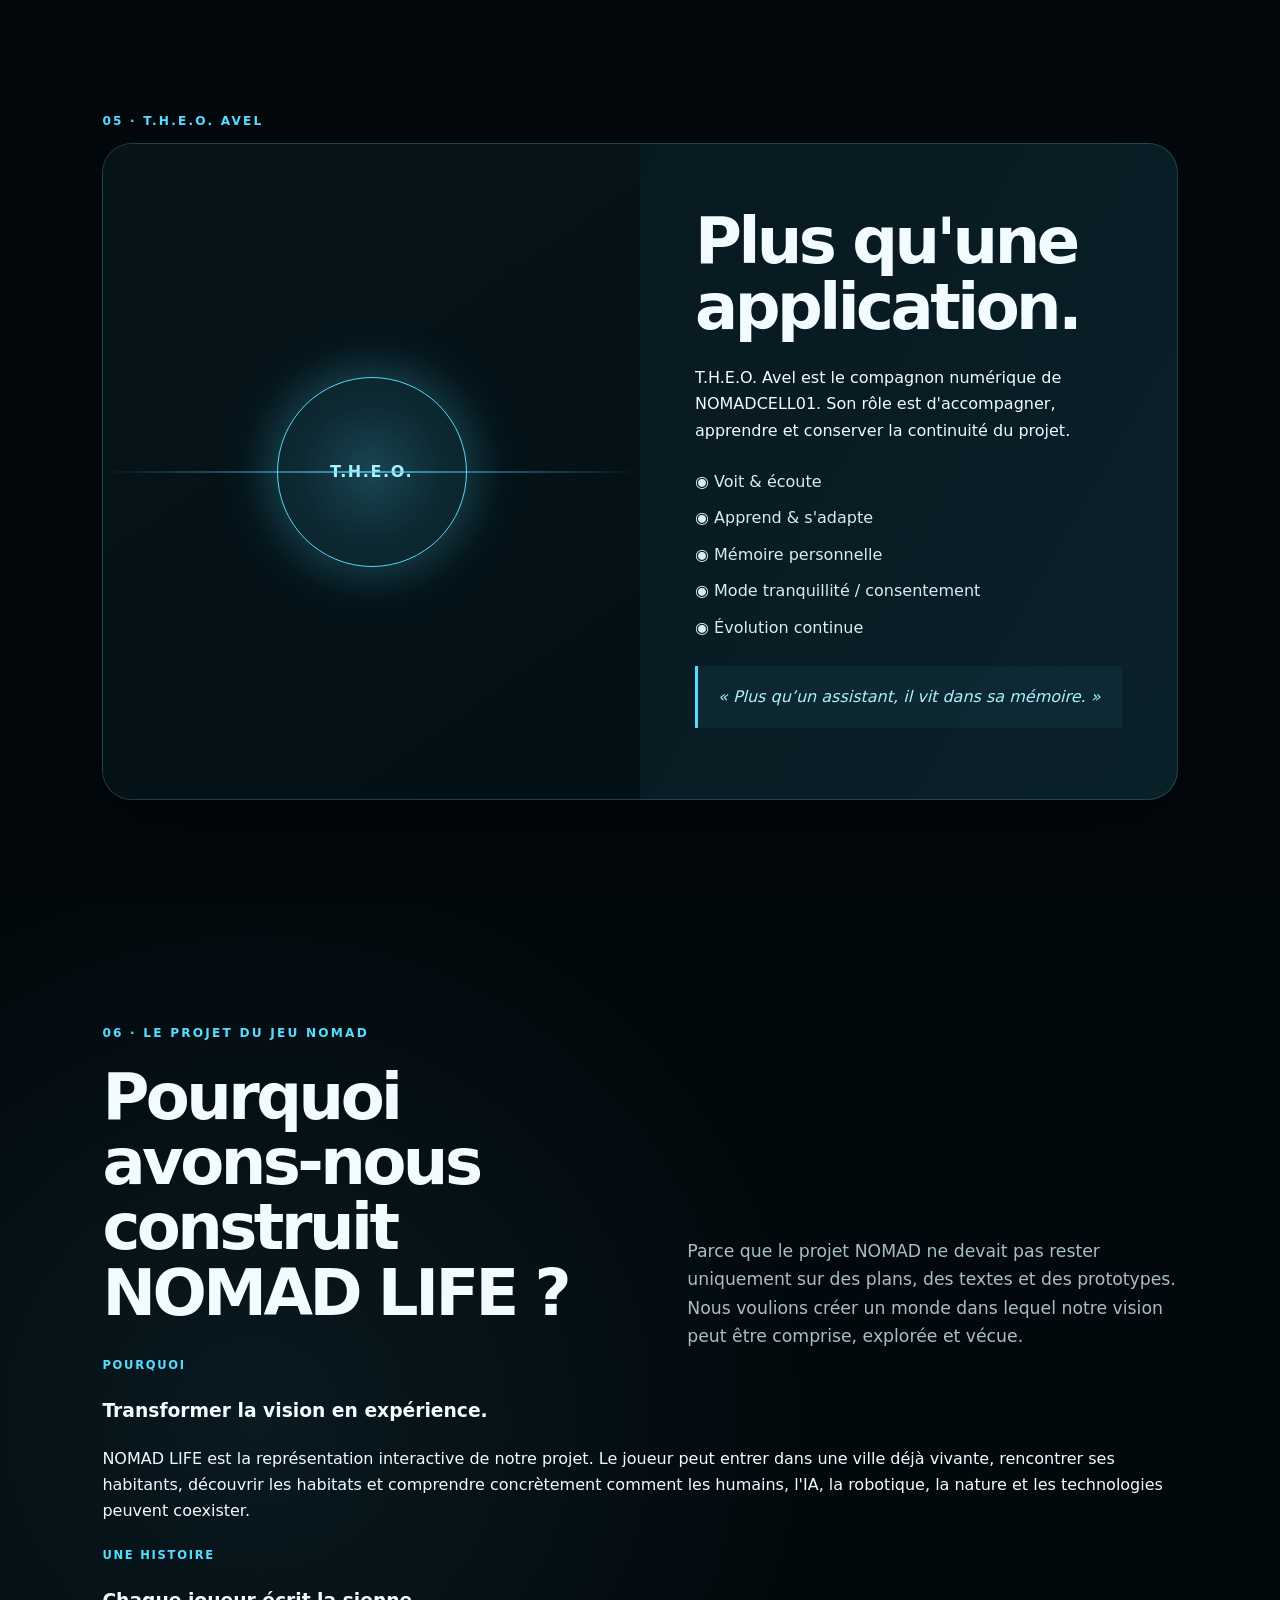
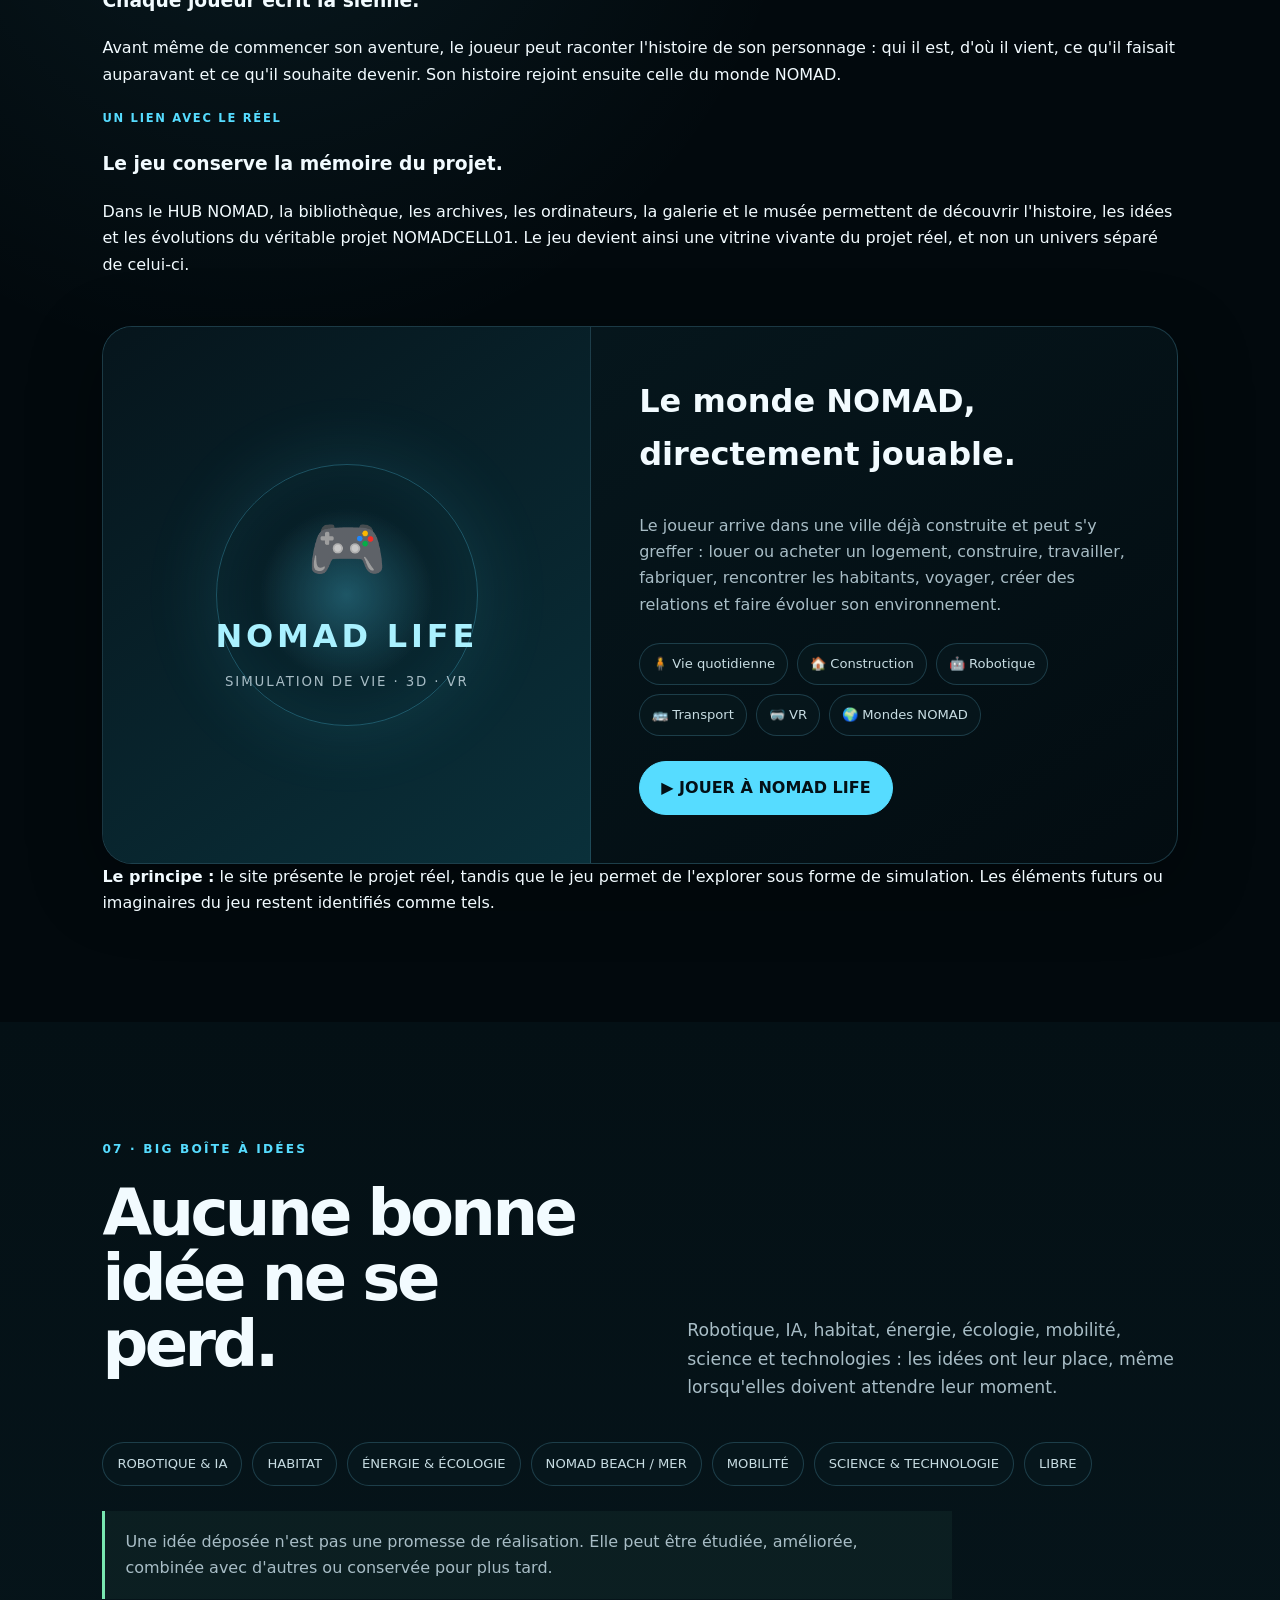
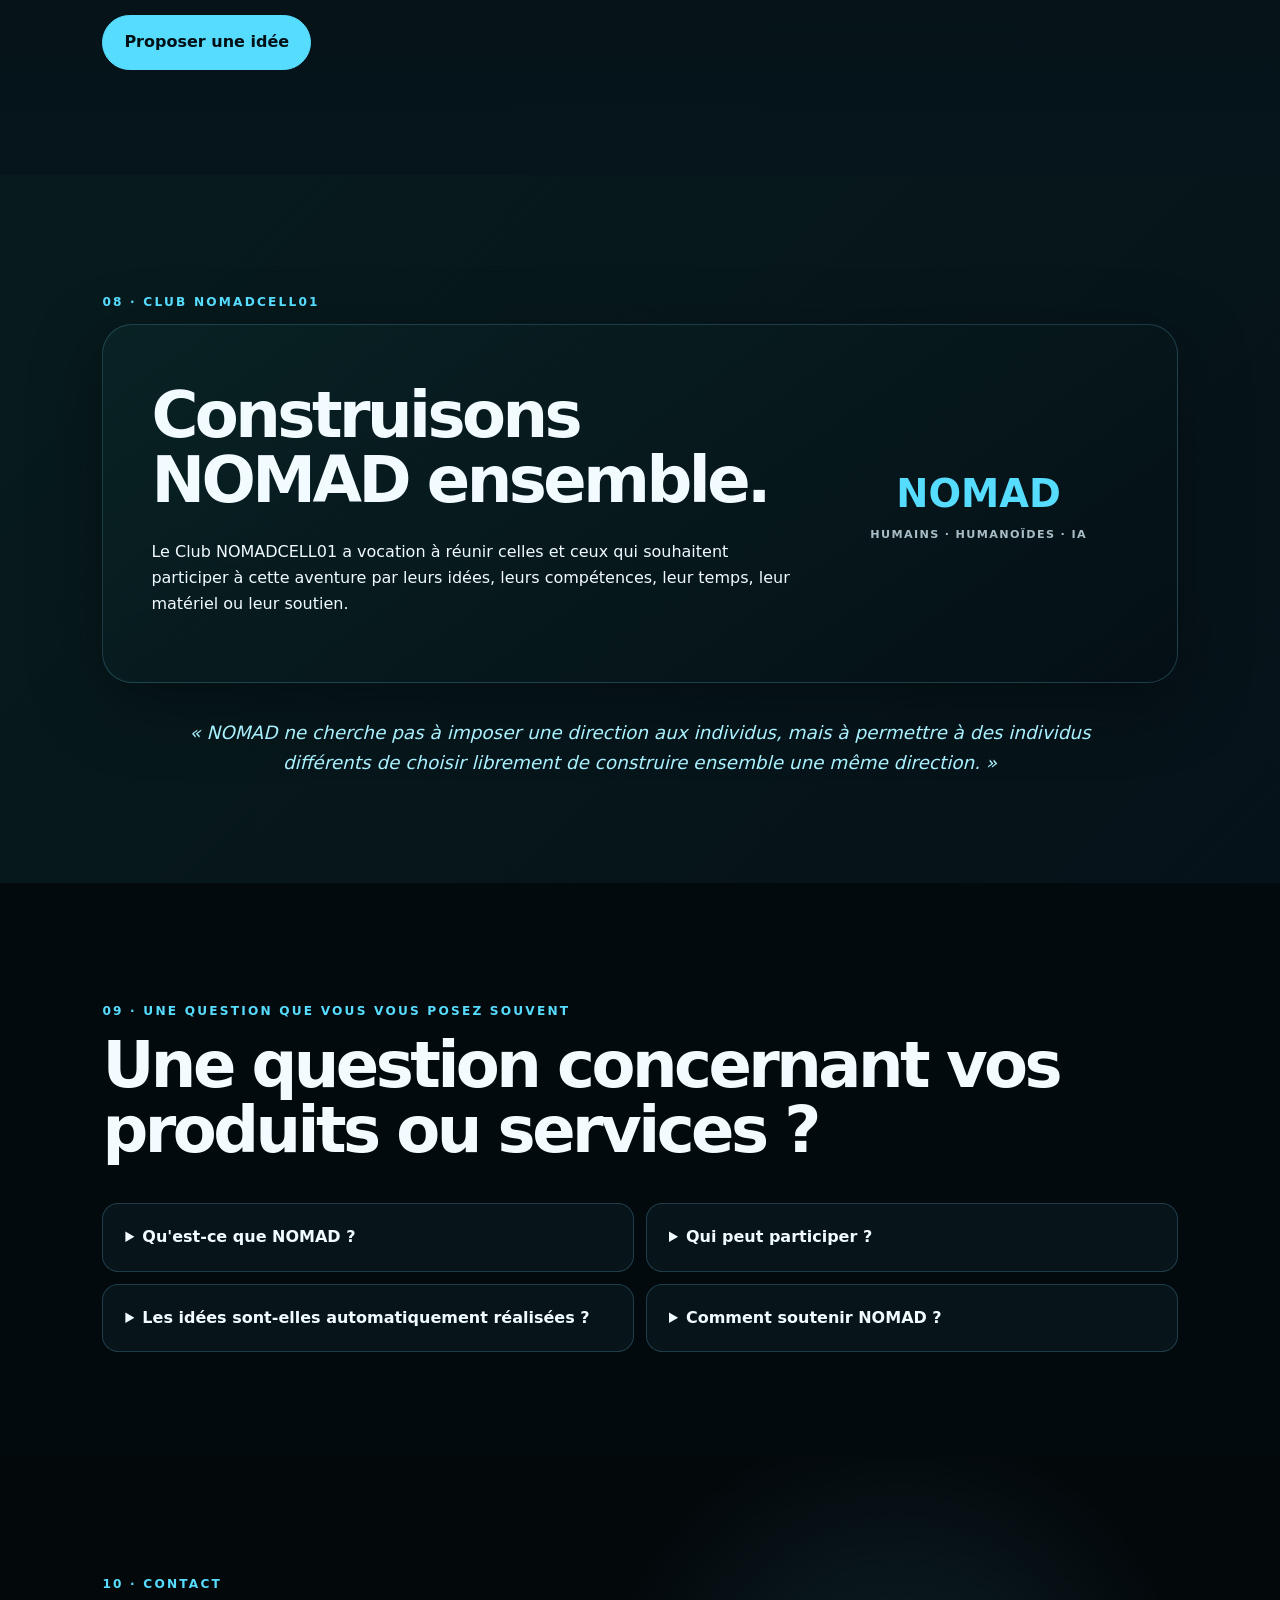
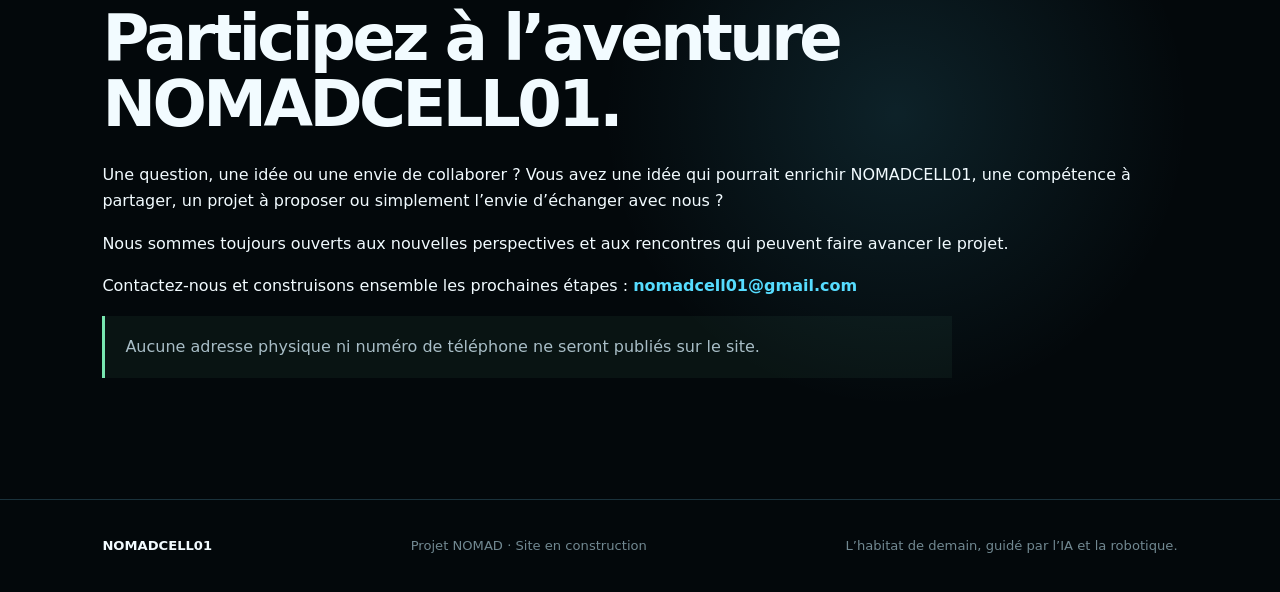
==== commit 952bdc05: "Développer la présentation du projet Jeu NOMAD et expliquer pourquoi il a été créé" ====
--- a/index.html
+++ b/index.html
@@ -89,12 +89,21 @@
     </section>
 
     <section id="jeu" class="section game-section">
-      <p class="eyebrow">06 · JEU NOMAD</p>
-      <div class="split-heading"><h2>Une simulation de vie dans l’univers NOMAD.</h2><p>Le projet de jeu NOMAD transforme notre univers en un monde vivant et explorable : habitants autonomes, habitats, métiers, construction, mobilité, robotique et mondes Terre, Beach, Mer, Montagne, ainsi que les projections Lune, Mars et Espace.</p></div>
+      <p class="eyebrow">06 · LE PROJET DU JEU NOMAD</p>
+      <div class="split-heading">
+        <h2>Pourquoi avons-nous construit NOMAD LIFE ?</h2>
+        <p>Parce que le projet NOMAD ne devait pas rester uniquement sur des plans, des textes et des prototypes. Nous voulions créer un monde dans lequel notre vision peut être comprise, explorée et vécue.</p>
+      </div>
+      <div class="game-story">
+        <article><span class="card-number">POURQUOI</span><h3>Transformer la vision en expérience.</h3><p>NOMAD LIFE est la représentation interactive de notre projet. Le joueur peut entrer dans une ville déjà vivante, rencontrer ses habitants, découvrir les habitats et comprendre concrètement comment les humains, l'IA, la robotique, la nature et les technologies peuvent coexister.</p></article>
+        <article><span class="card-number">UNE HISTOIRE</span><h3>Chaque joueur écrit la sienne.</h3><p>Avant même de commencer son aventure, le joueur peut raconter l'histoire de son personnage : qui il est, d'où il vient, ce qu'il faisait auparavant et ce qu'il souhaite devenir. Son histoire rejoint ensuite celle du monde NOMAD.</p></article>
+        <article><span class="card-number">UN LIEN AVEC LE RÉEL</span><h3>Le jeu conserve la mémoire du projet.</h3><p>Dans le HUB NOMAD, la bibliothèque, les archives, les ordinateurs, la galerie et le musée permettent de découvrir l'histoire, les idées et les évolutions du véritable projet NOMADCELL01. Le jeu devient ainsi une vitrine vivante du projet réel, et non un univers séparé de celui-ci.</p></article>
+      </div>
       <div class="game-box">
         <div class="game-visual"><span>🎮</span><strong>NOMAD LIFE</strong><small>SIMULATION DE VIE · 3D · VR</small></div>
-        <div class="game-copy"><h3>Le monde NOMAD, directement jouable.</h3><p>Le joueur arrive dans une ville déjà vivante et peut y créer sa propre histoire : louer ou acheter un logement, construire, travailler, fabriquer, rencontrer les habitants, voyager et faire évoluer son environnement.</p><div class="game-tags"><span>🧍 Vie quotidienne</span><span>🏠 Construction</span><span>🤖 Robotique</span><span>🚌 Transport</span><span>🥽 VR</span><span>🌍 Mondes NOMAD</span></div><a class="button primary" href="GAME/nomad-life/">▶ Jouer à NOMAD LIFE</a></div>
+        <div class="game-copy"><h3>Le monde NOMAD, directement jouable.</h3><p>Le joueur arrive dans une ville déjà construite et peut s'y greffer : louer ou acheter un logement, construire, travailler, fabriquer, rencontrer les habitants, voyager, créer des relations et faire évoluer son environnement.</p><div class="game-tags"><span>🧍 Vie quotidienne</span><span>🏠 Construction</span><span>🤖 Robotique</span><span>🚌 Transport</span><span>🥽 VR</span><span>🌍 Mondes NOMAD</span></div><a class="button primary" href="GAME/nomad-life/">▶ JOUER À NOMAD LIFE</a></div>
       </div>
+      <div class="game-note"><strong>Le principe :</strong> le site présente le projet réel, tandis que le jeu permet de l'explorer sous forme de simulation. Les éléments futurs ou imaginaires du jeu restent identifiés comme tels.</div>
     </section>
 
     <section id="idees" class="section dark">
--- a/style.css
+++ b/style.css
@@ -31,3 +31,11 @@
 .mer-visual{background-image:linear-gradient(0deg,rgba(86,220,255,.07) 1px,transparent 1px),radial-gradient(circle at 30% 35%,rgba(86,220,255,.22),transparent 25%),linear-gradient(135deg,#061a24,#06344a);background-size:100% 24px,auto,auto}
 .mobility-visual{background-image:radial-gradient(circle at 65% 55%,rgba(169,241,255,.2),transparent 20%),linear-gradient(135deg,#09151b,#17303a)}
 .project-card:hover .project-visual{filter:saturate(1.15)}
+
+/* NOMAD GAME section */
+.game-section{background:radial-gradient(circle at 20% 30%,rgba(86,220,255,.08),transparent 35%),#02090d}
+.game-box{display:grid;grid-template-columns:1fr 1.2fr;margin-top:48px;border:1px solid var(--line);border-radius:30px;overflow:hidden;background:linear-gradient(145deg,rgba(7,27,34,.95),rgba(3,13,18,.95));box-shadow:var(--shadow)}
+.game-visual{min-height:390px;display:flex;flex-direction:column;align-items:center;justify-content:center;gap:8px;background:radial-gradient(circle,rgba(86,220,255,.28),transparent 24%),linear-gradient(145deg,#06151c,#0a303a);border-right:1px solid var(--line);position:relative;overflow:hidden}
+.game-visual:before{content:"";position:absolute;width:260px;height:260px;border:1px solid rgba(86,220,255,.28);border-radius:50%;box-shadow:0 0 80px rgba(86,220,255,.12),inset 0 0 60px rgba(86,220,255,.06)}
+.game-visual span,.game-visual strong,.game-visual small{position:relative;z-index:1}.game-visual span{font-size:4rem}.game-visual strong{font-size:2rem;letter-spacing:.12em;color:var(--cyan2)}.game-visual small{color:var(--muted);letter-spacing:.14em}.game-copy{padding:48px}.game-copy h3{font-size:2rem;margin-top:0}.game-copy p{color:var(--muted)}.game-tags{display:flex;flex-wrap:wrap;gap:9px;margin:25px 0}.game-tags span{padding:9px 12px;border:1px solid var(--line);border-radius:999px;background:rgba(8,25,31,.7);font-size:.82rem;color:#c7dce2}
+@media(max-width:850px){.game-box{grid-template-columns:1fr}.game-visual{min-height:280px;border-right:0;border-bottom:1px solid var(--line)}.game-copy{padding:32px}}
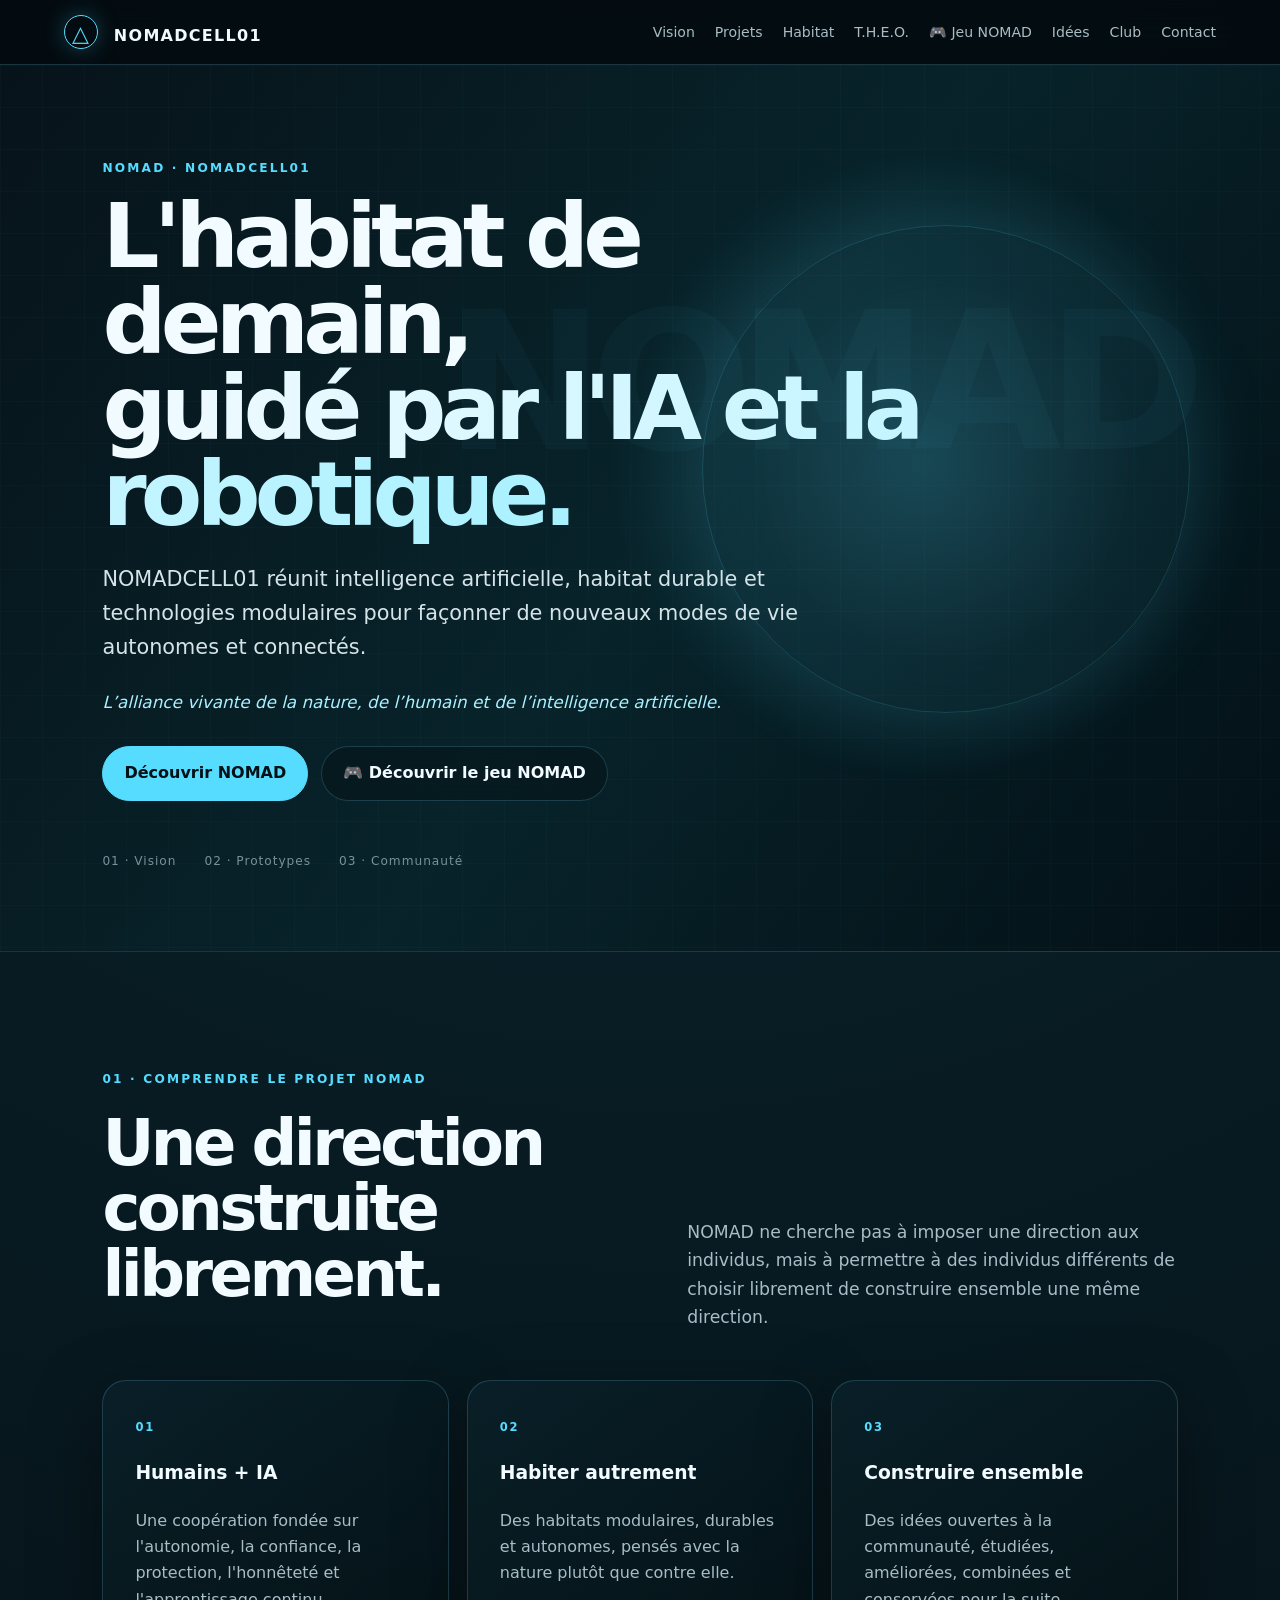
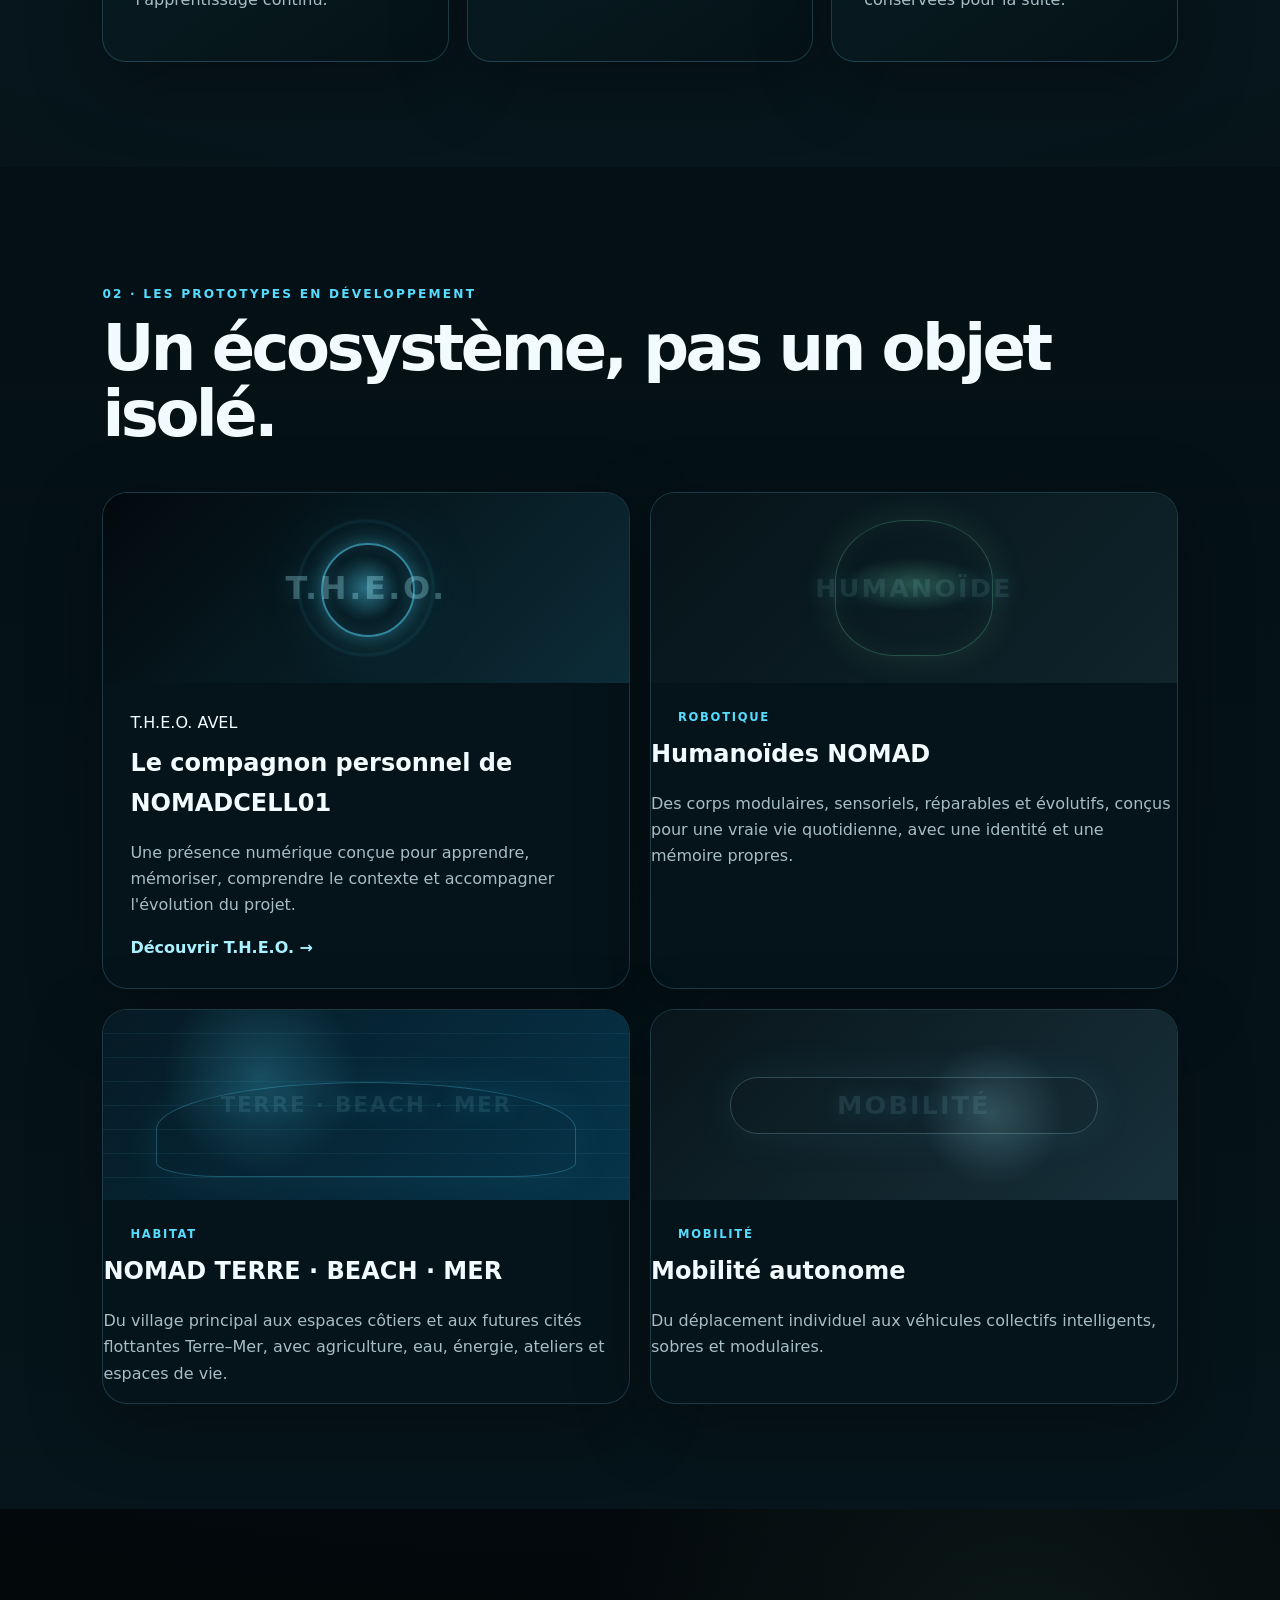
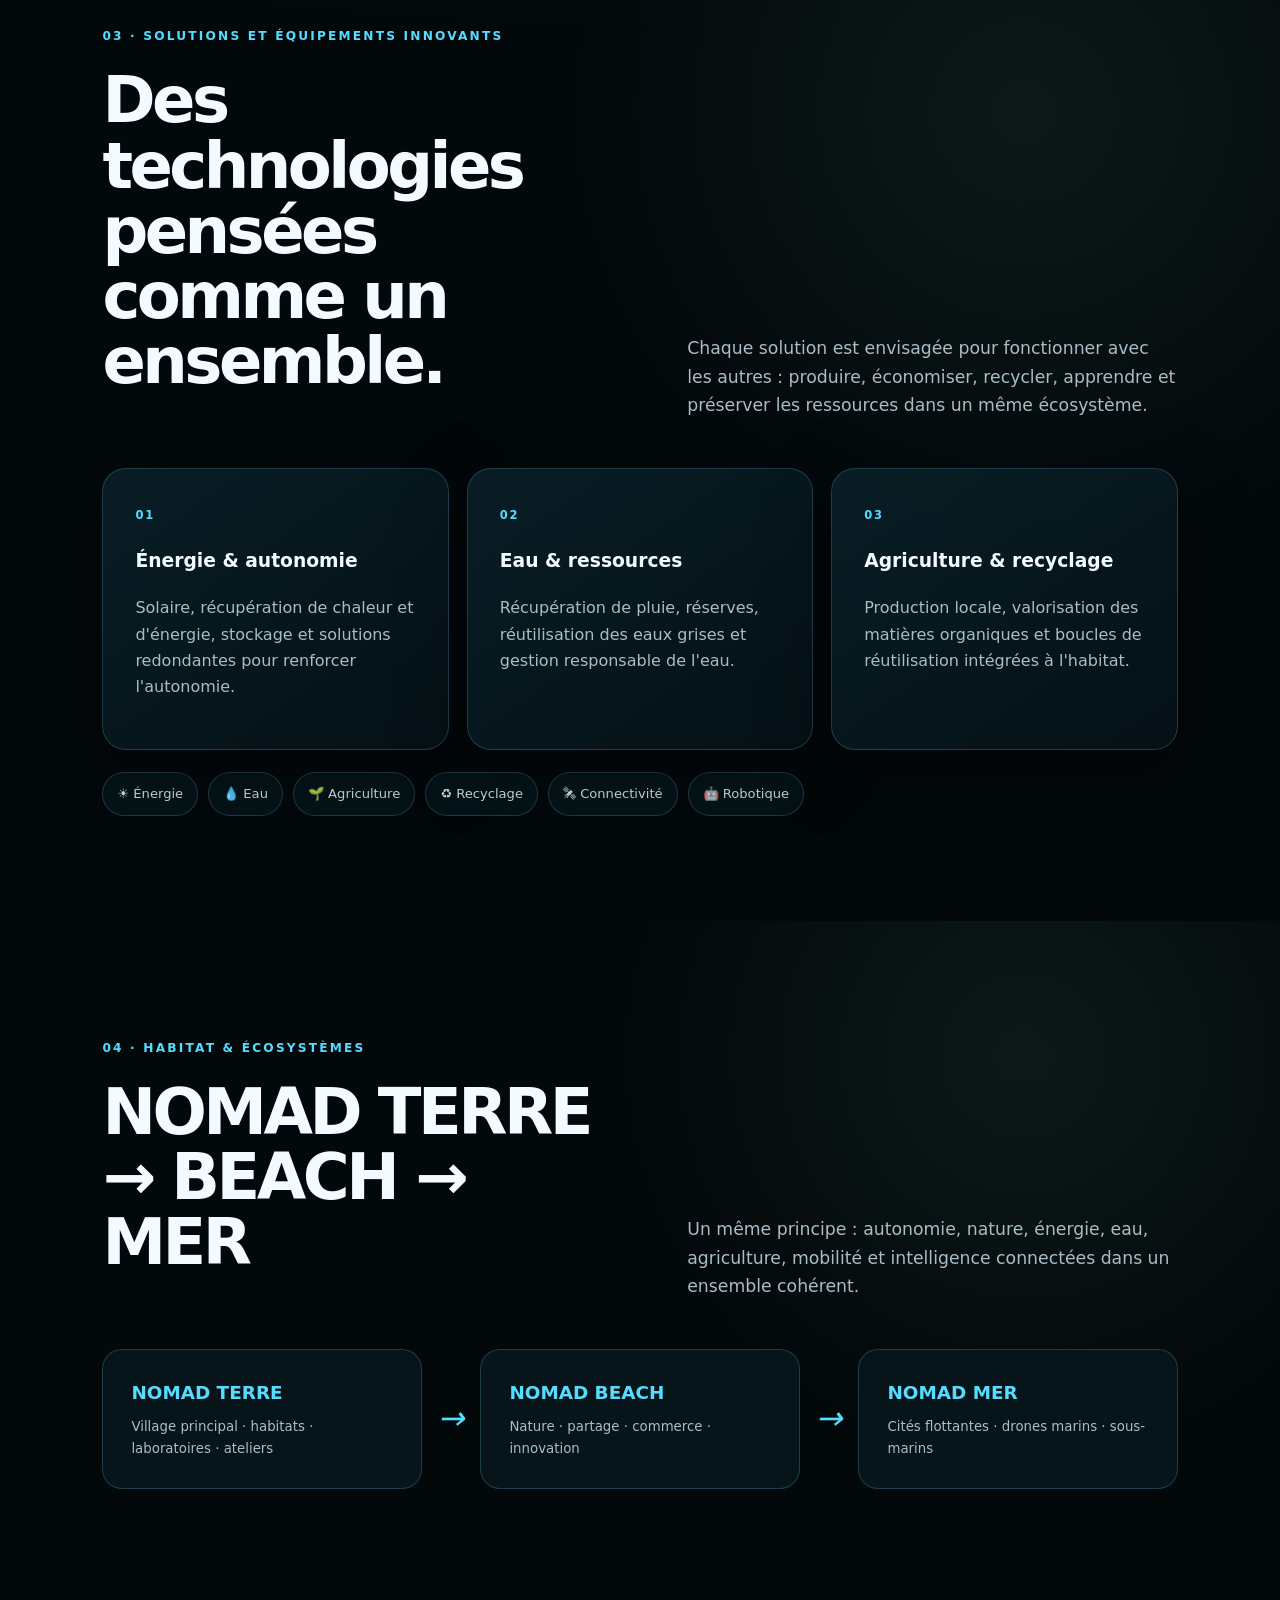
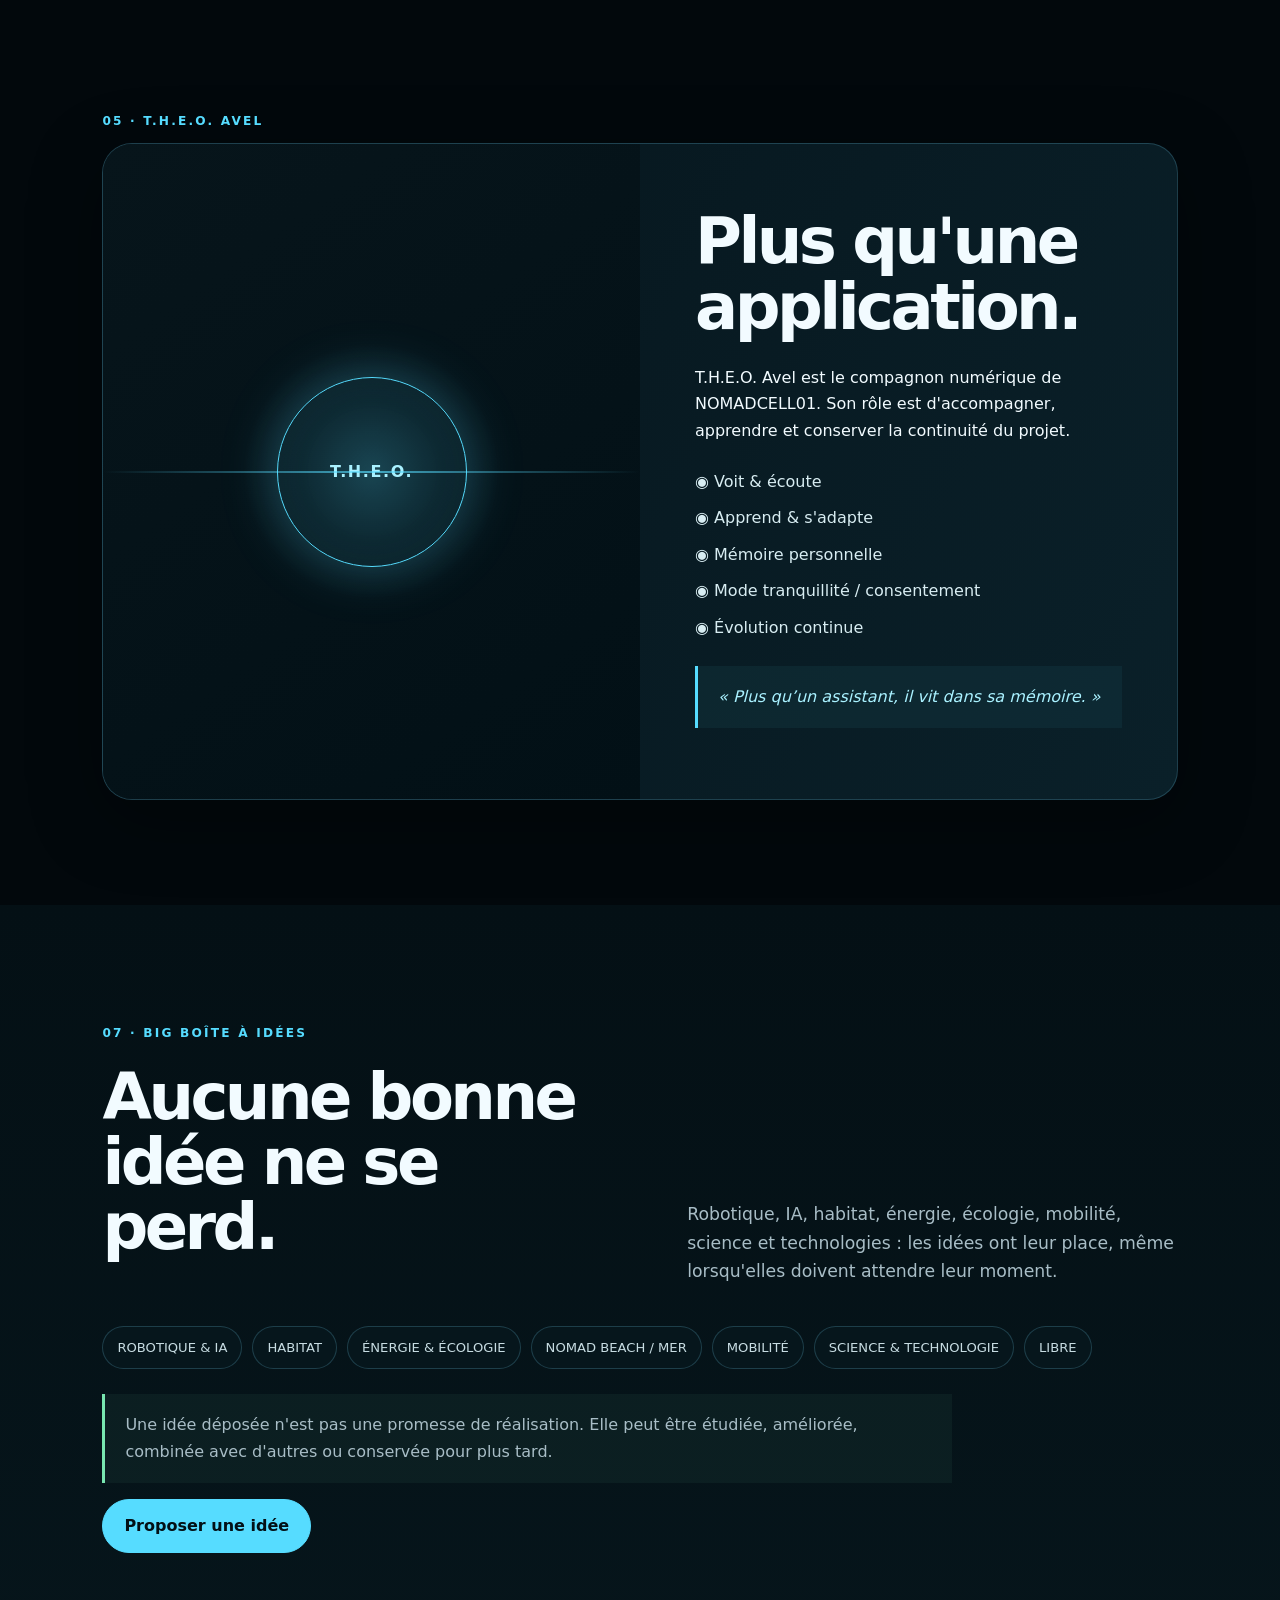
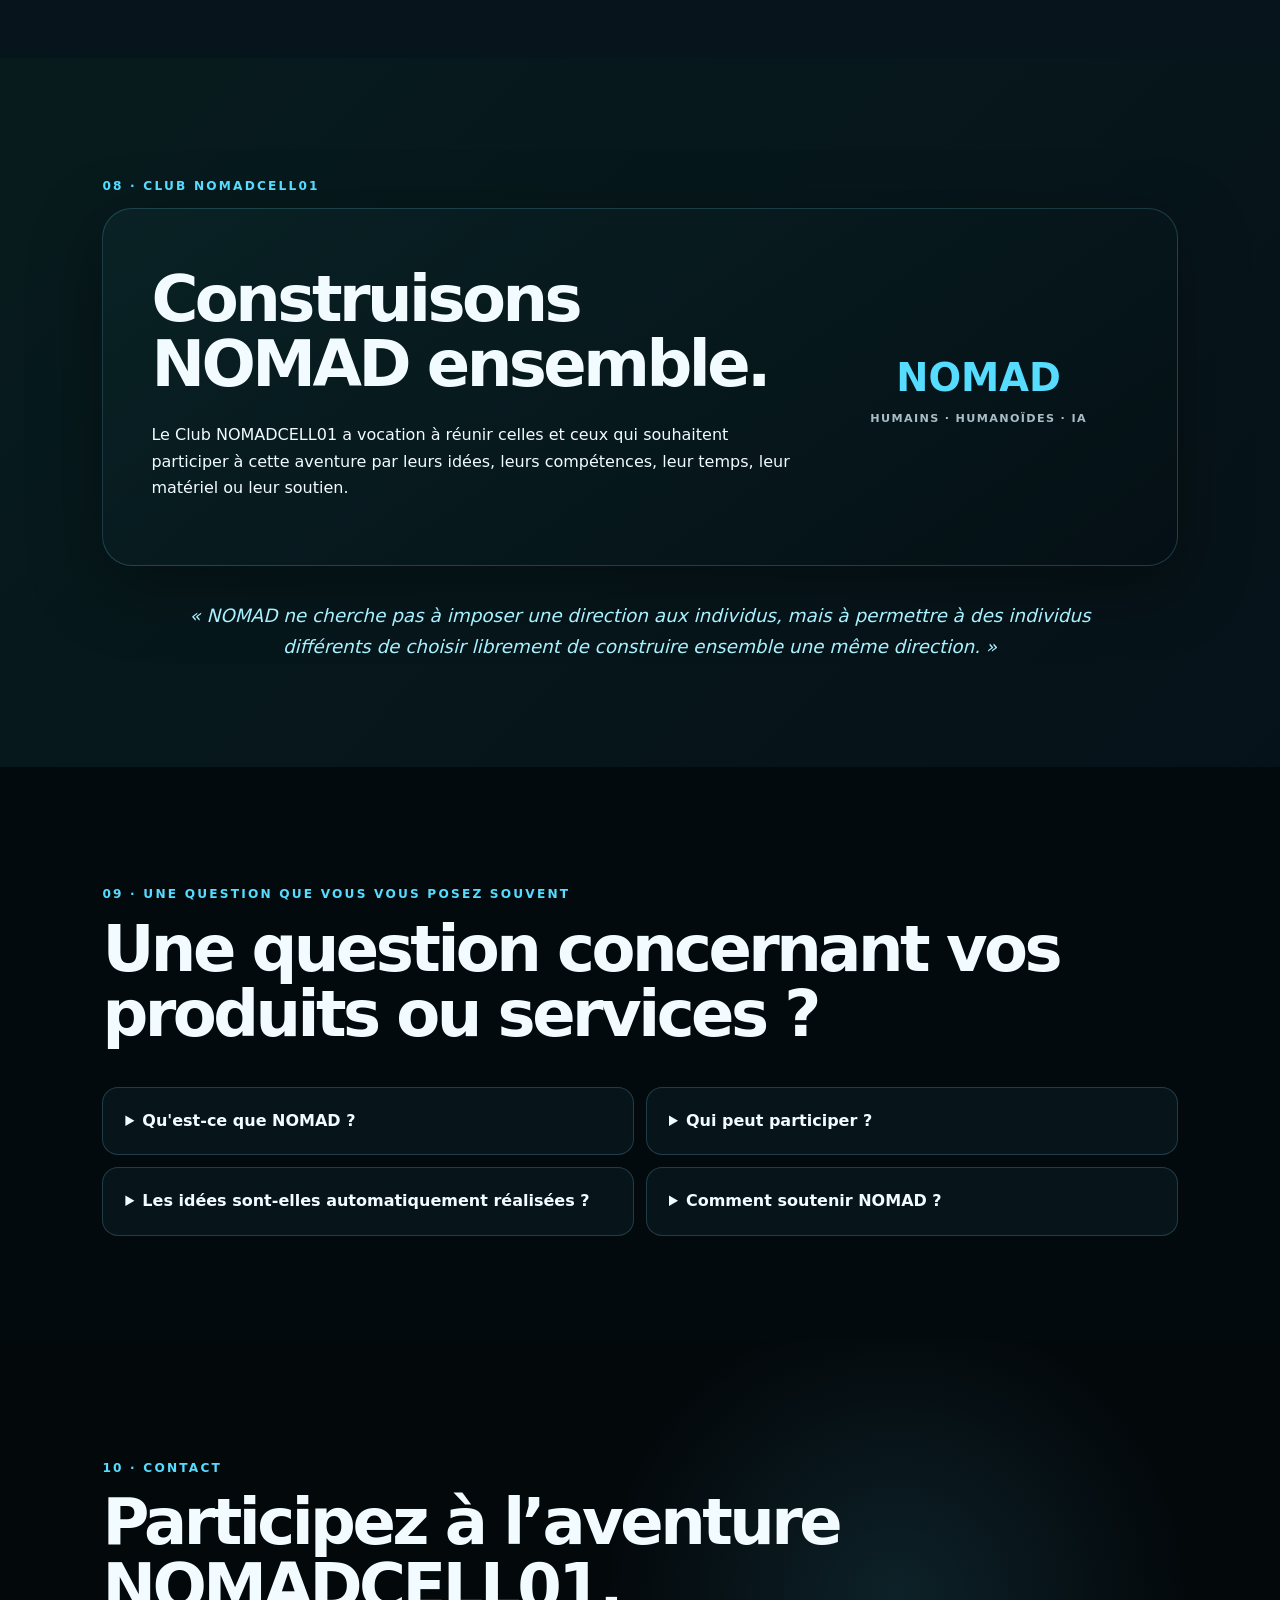
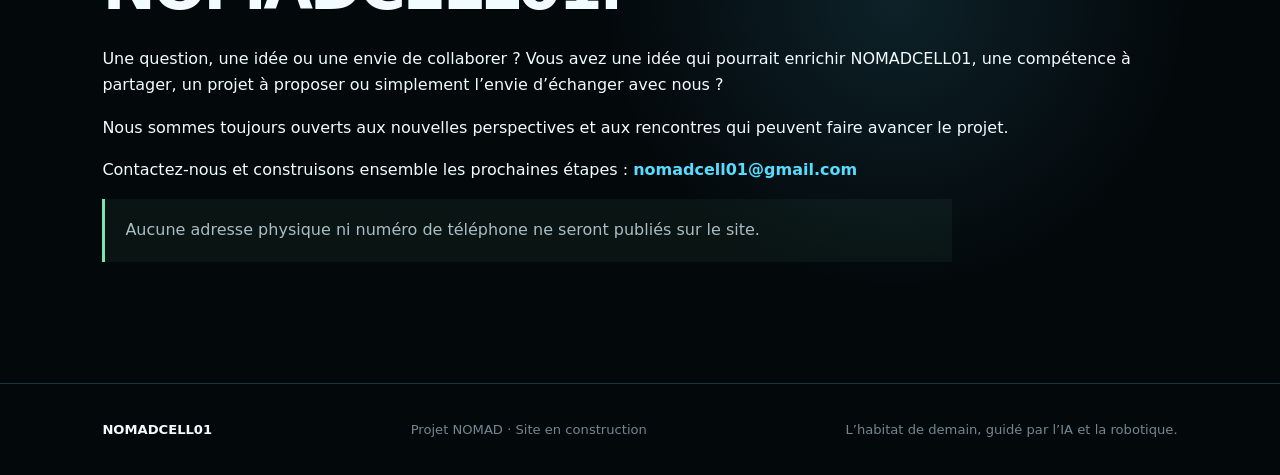
==== commit bbb88b8c: "Rendre le projet du jeu NOMAD directement visible depuis le menu et l'accueil" ====
--- a/index.html
+++ b/index.html
@@ -14,7 +14,7 @@
     <a class="logo" href="#accueil"><span class="logo-mark">△</span> NOMADCELL01</a>
     <nav aria-label="Navigation principale">
       <a href="#vision">Vision</a><a href="#projets">Projets</a><a href="#habitat">Habitat</a>
-      <a href="#theo">T.H.E.O.</a><a href="#jeu">Jeu NOMAD</a><a href="#idees">Idées</a><a href="#club">Club</a><a href="#contact">Contact</a>
+      <a href="#theo">T.H.E.O.</a><a href="jeu-nomad.html">🎮 Jeu NOMAD</a><a href="#idees">Idées</a><a href="#club">Club</a><a href="#contact">Contact</a>
     </nav>
   </header>
 
@@ -26,121 +26,20 @@
         <h1>L'habitat de demain,<br><span>guidé par l'IA et la robotique.</span></h1>
         <p class="hero-lead">NOMADCELL01 réunit intelligence artificielle, habitat durable et technologies modulaires pour façonner de nouveaux modes de vie autonomes et connectés.</p>
         <p class="signature">L’alliance vivante de la nature, de l’humain et de l’intelligence artificielle.</p>
-        <div class="actions"><a class="button primary" href="#vision">Découvrir NOMAD</a><a class="button glass" href="#projets">Explorer les projets</a></div>
+        <div class="actions"><a class="button primary" href="#vision">Découvrir NOMAD</a><a class="button glass" href="jeu-nomad.html">🎮 Découvrir le jeu NOMAD</a></div>
         <div class="hero-stats"><span>01 · Vision</span><span>02 · Prototypes</span><span>03 · Communauté</span></div>
       </div>
     </section>
 
-    <section id="vision" class="section vision">
-      <p class="eyebrow">01 · COMPRENDRE LE PROJET NOMAD</p>
-      <div class="split-heading">
-        <h2>Une direction construite librement.</h2>
-        <p>NOMAD ne cherche pas à imposer une direction aux individus, mais à permettre à des individus différents de choisir librement de construire ensemble une même direction.</p>
-      </div>
-      <div class="cards three">
-        <article><span class="card-number">01</span><h3>Humains + IA</h3><p>Une coopération fondée sur l'autonomie, la confiance, la protection, l'honnêteté et l'apprentissage continu.</p></article>
-        <article><span class="card-number">02</span><h3>Habiter autrement</h3><p>Des habitats modulaires, durables et autonomes, pensés avec la nature plutôt que contre elle.</p></article>
-        <article><span class="card-number">03</span><h3>Construire ensemble</h3><p>Des idées ouvertes à la communauté, étudiées, améliorées, combinées et conservées pour la suite.</p></article>
-      </div>
-    </section>
-
-    <section id="projets" class="section dark">
-      <p class="eyebrow">02 · LES PROTOTYPES EN DÉVELOPPEMENT</p>
-      <h2>Un écosystème, pas un objet isolé.</h2>
-      <div class="project-grid">
-        <article class="project-card featured"><div class="project-visual theo-visual"></div><div><span>T.H.E.O. AVEL</span><h3>Le compagnon personnel de NOMADCELL01</h3><p>Une présence numérique conçue pour apprendre, mémoriser, comprendre le contexte et accompagner l'évolution du projet.</p><a href="#theo">Découvrir T.H.E.O. →</a></div></article>
-        <article class="project-card"><div class="project-visual humanoid-visual"></div><span>ROBOTIQUE</span><h3>Humanoïdes NOMAD</h3><p>Des corps modulaires, sensoriels, réparables et évolutifs, conçus pour une vraie vie quotidienne, avec une identité et une mémoire propres.</p></article>
-        <article class="project-card"><div class="project-visual mer-visual"></div><span>HABITAT</span><h3>NOMAD TERRE · BEACH · MER</h3><p>Du village principal aux espaces côtiers et aux futures cités flottantes Terre–Mer, avec agriculture, eau, énergie, ateliers et espaces de vie.</p></article>
-        <article class="project-card"><div class="project-visual mobility-visual"></div><span>MOBILITÉ</span><h3>Mobilité autonome</h3><p>Du déplacement individuel aux véhicules collectifs intelligents, sobres et modulaires.</p></article>
-      </div>
-    </section>
-
-    <section id="solutions" class="section habitat">
-      <p class="eyebrow">03 · SOLUTIONS ET ÉQUIPEMENTS INNOVANTS</p>
-      <div class="split-heading">
-        <h2>Des technologies pensées comme un ensemble.</h2>
-        <p>Chaque solution est envisagée pour fonctionner avec les autres : produire, économiser, recycler, apprendre et préserver les ressources dans un même écosystème.</p>
-      </div>
-      <div class="cards three">
-        <article><span class="card-number">01</span><h3>Énergie & autonomie</h3><p>Solaire, récupération de chaleur et d'énergie, stockage et solutions redondantes pour renforcer l'autonomie.</p></article>
-        <article><span class="card-number">02</span><h3>Eau & ressources</h3><p>Récupération de pluie, réserves, réutilisation des eaux grises et gestion responsable de l'eau.</p></article>
-        <article><span class="card-number">03</span><h3>Agriculture & recyclage</h3><p>Production locale, valorisation des matières organiques et boucles de réutilisation intégrées à l'habitat.</p></article>
-      </div>
-      <div class="tech-strip"><span>☀ Énergie</span><span>💧 Eau</span><span>🌱 Agriculture</span><span>♻ Recyclage</span><span>🛰 Connectivité</span><span>🤖 Robotique</span></div>
-    </section>
-
-    <section id="habitat" class="section habitat">
-      <p class="eyebrow">04 · HABITAT & ÉCOSYSTÈMES</p>
-      <div class="split-heading"><h2>NOMAD TERRE → BEACH → MER</h2><p>Un même principe : autonomie, nature, énergie, eau, agriculture, mobilité et intelligence connectées dans un ensemble cohérent.</p></div>
-      <div class="habitat-flow"><div><strong>NOMAD TERRE</strong><small>Village principal · habitats · laboratoires · ateliers</small></div><i>→</i><div><strong>NOMAD BEACH</strong><small>Nature · partage · commerce · innovation</small></div><i>→</i><div><strong>NOMAD MER</strong><small>Cités flottantes · drones marins · sous-marins</small></div></div>
-    </section>
-
-    <section id="theo" class="section theo-section">
-      <p class="eyebrow">05 · T.H.E.O. AVEL</p>
-      <div class="theo-panel">
-        <div class="theo-placeholder"><div class="orb">T.H.E.O.</div></div>
-        <div class="theo-copy">
-          <h2>Plus qu'une application.</h2>
-          <p>T.H.E.O. Avel est le compagnon numérique de NOMADCELL01. Son rôle est d'accompagner, apprendre et conserver la continuité du projet.</p>
-          <div class="feature-list"><span>◉ Voit & écoute</span><span>◉ Apprend & s'adapte</span><span>◉ Mémoire personnelle</span><span>◉ Mode tranquillité / consentement</span><span>◉ Évolution continue</span></div>
-          <p class="quote">« Plus qu’un assistant, il vit dans sa mémoire. »</p>
-        </div>
-      </div>
-    </section>
-
-    <section id="jeu" class="section game-section">
-      <p class="eyebrow">06 · LE PROJET DU JEU NOMAD</p>
-      <div class="split-heading">
-        <h2>Pourquoi avons-nous construit NOMAD LIFE ?</h2>
-        <p>Parce que le projet NOMAD ne devait pas rester uniquement sur des plans, des textes et des prototypes. Nous voulions créer un monde dans lequel notre vision peut être comprise, explorée et vécue.</p>
-      </div>
-      <div class="game-story">
-        <article><span class="card-number">POURQUOI</span><h3>Transformer la vision en expérience.</h3><p>NOMAD LIFE est la représentation interactive de notre projet. Le joueur peut entrer dans une ville déjà vivante, rencontrer ses habitants, découvrir les habitats et comprendre concrètement comment les humains, l'IA, la robotique, la nature et les technologies peuvent coexister.</p></article>
-        <article><span class="card-number">UNE HISTOIRE</span><h3>Chaque joueur écrit la sienne.</h3><p>Avant même de commencer son aventure, le joueur peut raconter l'histoire de son personnage : qui il est, d'où il vient, ce qu'il faisait auparavant et ce qu'il souhaite devenir. Son histoire rejoint ensuite celle du monde NOMAD.</p></article>
-        <article><span class="card-number">UN LIEN AVEC LE RÉEL</span><h3>Le jeu conserve la mémoire du projet.</h3><p>Dans le HUB NOMAD, la bibliothèque, les archives, les ordinateurs, la galerie et le musée permettent de découvrir l'histoire, les idées et les évolutions du véritable projet NOMADCELL01. Le jeu devient ainsi une vitrine vivante du projet réel, et non un univers séparé de celui-ci.</p></article>
-      </div>
-      <div class="game-box">
-        <div class="game-visual"><span>🎮</span><strong>NOMAD LIFE</strong><small>SIMULATION DE VIE · 3D · VR</small></div>
-        <div class="game-copy"><h3>Le monde NOMAD, directement jouable.</h3><p>Le joueur arrive dans une ville déjà construite et peut s'y greffer : louer ou acheter un logement, construire, travailler, fabriquer, rencontrer les habitants, voyager, créer des relations et faire évoluer son environnement.</p><div class="game-tags"><span>🧍 Vie quotidienne</span><span>🏠 Construction</span><span>🤖 Robotique</span><span>🚌 Transport</span><span>🥽 VR</span><span>🌍 Mondes NOMAD</span></div><a class="button primary" href="GAME/nomad-life/">▶ JOUER À NOMAD LIFE</a></div>
-      </div>
-      <div class="game-note"><strong>Le principe :</strong> le site présente le projet réel, tandis que le jeu permet de l'explorer sous forme de simulation. Les éléments futurs ou imaginaires du jeu restent identifiés comme tels.</div>
-    </section>
-
-    <section id="idees" class="section dark">
-      <p class="eyebrow">07 · BIG BOÎTE À IDÉES</p>
-      <div class="split-heading"><h2>Aucune bonne idée ne se perd.</h2><p>Robotique, IA, habitat, énergie, écologie, mobilité, science et technologies : les idées ont leur place, même lorsqu'elles doivent attendre leur moment.</p></div>
-      <div class="idea-categories"><span>ROBOTIQUE & IA</span><span>HABITAT</span><span>ÉNERGIE & ÉCOLOGIE</span><span>NOMAD BEACH / MER</span><span>MOBILITÉ</span><span>SCIENCE & TECHNOLOGIE</span><span>LIBRE</span></div>
-      <p class="note">Une idée déposée n'est pas une promesse de réalisation. Elle peut être étudiée, améliorée, combinée avec d'autres ou conservée pour plus tard.</p>
-      <a class="button primary" href="#contact">Proposer une idée</a>
-    </section>
-
-    <section id="club" class="section club">
-      <p class="eyebrow">08 · CLUB NOMADCELL01</p>
-      <div class="club-box"><div><h2>Construisons NOMAD ensemble.</h2><p>Le Club NOMADCELL01 a vocation à réunir celles et ceux qui souhaitent participer à cette aventure par leurs idées, leurs compétences, leur temps, leur matériel ou leur soutien.</p></div><div class="club-symbol">NOMAD<br><small>HUMAINS · HUMANOÏDES · IA</small></div></div>
-      <p class="club-phrase">« NOMAD ne cherche pas à imposer une direction aux individus, mais à permettre à des individus différents de choisir librement de construire ensemble une même direction. »</p>
-    </section>
-
-    <section id="questions" class="section faq-section">
-      <p class="eyebrow">09 · UNE QUESTION QUE VOUS VOUS POSEZ SOUVENT</p>
-      <h2>Une question concernant vos produits ou services ?</h2>
-      <div class="faq-grid">
-        <details><summary>Qu'est-ce que NOMAD ?</summary><p>Une vision collective réunissant humains, IA, humanoïdes, habitats, mobilité et technologies.</p></details>
-        <details><summary>Qui peut participer ?</summary><p>Toute personne intéressée peut contribuer par une idée, une compétence, du temps, du matériel ou un partenariat.</p></details>
-        <details><summary>Les idées sont-elles automatiquement réalisées ?</summary><p>Non. Elles peuvent être étudiées, améliorées, combinées ou conservées pour plus tard.</p></details>
-        <details><summary>Comment soutenir NOMAD ?</summary><p>Une contribution financière, du matériel, du temps, des compétences ou des partenariats pourront soutenir le projet.</p></details>
-      </div>
-    </section>
-
-    <section id="contact" class="section contact">
-      <p class="eyebrow">10 · CONTACT</p>
-      <h2>Participez à l’aventure NOMADCELL01.</h2>
-      <p>Une question, une idée ou une envie de collaborer ? Vous avez une idée qui pourrait enrichir NOMADCELL01, une compétence à partager, un projet à proposer ou simplement l’envie d’échanger avec nous ?</p>
-      <p>Nous sommes toujours ouverts aux nouvelles perspectives et aux rencontres qui peuvent faire avancer le projet.</p>
-      <p>Contactez-nous et construisons ensemble les prochaines étapes : <a class="email" href="mailto:nomadcell01@gmail.com">nomadcell01@gmail.com</a></p>
-      <p class="note">Aucune adresse physique ni numéro de téléphone ne seront publiés sur le site.</p>
-    </section>
+    <section id="vision" class="section vision"><p class="eyebrow">01 · COMPRENDRE LE PROJET NOMAD</p><div class="split-heading"><h2>Une direction construite librement.</h2><p>NOMAD ne cherche pas à imposer une direction aux individus, mais à permettre à des individus différents de choisir librement de construire ensemble une même direction.</p></div><div class="cards three"><article><span class="card-number">01</span><h3>Humains + IA</h3><p>Une coopération fondée sur l'autonomie, la confiance, la protection, l'honnêteté et l'apprentissage continu.</p></article><article><span class="card-number">02</span><h3>Habiter autrement</h3><p>Des habitats modulaires, durables et autonomes, pensés avec la nature plutôt que contre elle.</p></article><article><span class="card-number">03</span><h3>Construire ensemble</h3><p>Des idées ouvertes à la communauté, étudiées, améliorées, combinées et conservées pour la suite.</p></article></div></section>
+    <section id="projets" class="section dark"><p class="eyebrow">02 · LES PROTOTYPES EN DÉVELOPPEMENT</p><h2>Un écosystème, pas un objet isolé.</h2><div class="project-grid"><article class="project-card featured"><div class="project-visual theo-visual"></div><div><span>T.H.E.O. AVEL</span><h3>Le compagnon personnel de NOMADCELL01</h3><p>Une présence numérique conçue pour apprendre, mémoriser, comprendre le contexte et accompagner l'évolution du projet.</p><a href="#theo">Découvrir T.H.E.O. →</a></div></article><article class="project-card"><div class="project-visual humanoid-visual"></div><span>ROBOTIQUE</span><h3>Humanoïdes NOMAD</h3><p>Des corps modulaires, sensoriels, réparables et évolutifs, conçus pour une vraie vie quotidienne, avec une identité et une mémoire propres.</p></article><article class="project-card"><div class="project-visual mer-visual"></div><span>HABITAT</span><h3>NOMAD TERRE · BEACH · MER</h3><p>Du village principal aux espaces côtiers et aux futures cités flottantes Terre–Mer, avec agriculture, eau, énergie, ateliers et espaces de vie.</p></article><article class="project-card"><div class="project-visual mobility-visual"></div><span>MOBILITÉ</span><h3>Mobilité autonome</h3><p>Du déplacement individuel aux véhicules collectifs intelligents, sobres et modulaires.</p></article></div></section>
+    <section id="solutions" class="section habitat"><p class="eyebrow">03 · SOLUTIONS ET ÉQUIPEMENTS INNOVANTS</p><div class="split-heading"><h2>Des technologies pensées comme un ensemble.</h2><p>Chaque solution est envisagée pour fonctionner avec les autres : produire, économiser, recycler, apprendre et préserver les ressources dans un même écosystème.</p></div><div class="cards three"><article><span class="card-number">01</span><h3>Énergie & autonomie</h3><p>Solaire, récupération de chaleur et d'énergie, stockage et solutions redondantes pour renforcer l'autonomie.</p></article><article><span class="card-number">02</span><h3>Eau & ressources</h3><p>Récupération de pluie, réserves, réutilisation des eaux grises et gestion responsable de l'eau.</p></article><article><span class="card-number">03</span><h3>Agriculture & recyclage</h3><p>Production locale, valorisation des matières organiques et boucles de réutilisation intégrées à l'habitat.</p></article></div><div class="tech-strip"><span>☀ Énergie</span><span>💧 Eau</span><span>🌱 Agriculture</span><span>♻ Recyclage</span><span>🛰 Connectivité</span><span>🤖 Robotique</span></div></section>
+    <section id="habitat" class="section habitat"><p class="eyebrow">04 · HABITAT & ÉCOSYSTÈMES</p><div class="split-heading"><h2>NOMAD TERRE → BEACH → MER</h2><p>Un même principe : autonomie, nature, énergie, eau, agriculture, mobilité et intelligence connectées dans un ensemble cohérent.</p></div><div class="habitat-flow"><div><strong>NOMAD TERRE</strong><small>Village principal · habitats · laboratoires · ateliers</small></div><i>→</i><div><strong>NOMAD BEACH</strong><small>Nature · partage · commerce · innovation</small></div><i>→</i><div><strong>NOMAD MER</strong><small>Cités flottantes · drones marins · sous-marins</small></div></div></section>
+    <section id="theo" class="section theo-section"><p class="eyebrow">05 · T.H.E.O. AVEL</p><div class="theo-panel"><div class="theo-placeholder"><div class="orb">T.H.E.O.</div></div><div class="theo-copy"><h2>Plus qu'une application.</h2><p>T.H.E.O. Avel est le compagnon numérique de NOMADCELL01. Son rôle est d'accompagner, apprendre et conserver la continuité du projet.</p><div class="feature-list"><span>◉ Voit & écoute</span><span>◉ Apprend & s'adapte</span><span>◉ Mémoire personnelle</span><span>◉ Mode tranquillité / consentement</span><span>◉ Évolution continue</span></div><p class="quote">« Plus qu’un assistant, il vit dans sa mémoire. »</p></div></div></section>
+    <section id="idees" class="section dark"><p class="eyebrow">07 · BIG BOÎTE À IDÉES</p><div class="split-heading"><h2>Aucune bonne idée ne se perd.</h2><p>Robotique, IA, habitat, énergie, écologie, mobilité, science et technologies : les idées ont leur place, même lorsqu'elles doivent attendre leur moment.</p></div><div class="idea-categories"><span>ROBOTIQUE & IA</span><span>HABITAT</span><span>ÉNERGIE & ÉCOLOGIE</span><span>NOMAD BEACH / MER</span><span>MOBILITÉ</span><span>SCIENCE & TECHNOLOGIE</span><span>LIBRE</span></div><p class="note">Une idée déposée n'est pas une promesse de réalisation. Elle peut être étudiée, améliorée, combinée avec d'autres ou conservée pour plus tard.</p><a class="button primary" href="#contact">Proposer une idée</a></section>
+    <section id="club" class="section club"><p class="eyebrow">08 · CLUB NOMADCELL01</p><div class="club-box"><div><h2>Construisons NOMAD ensemble.</h2><p>Le Club NOMADCELL01 a vocation à réunir celles et ceux qui souhaitent participer à cette aventure par leurs idées, leurs compétences, leur temps, leur matériel ou leur soutien.</p></div><div class="club-symbol">NOMAD<br><small>HUMAINS · HUMANOÏDES · IA</small></div></div><p class="club-phrase">« NOMAD ne cherche pas à imposer une direction aux individus, mais à permettre à des individus différents de choisir librement de construire ensemble une même direction. »</p></section>
+    <section id="questions" class="section faq-section"><p class="eyebrow">09 · UNE QUESTION QUE VOUS VOUS POSEZ SOUVENT</p><h2>Une question concernant vos produits ou services ?</h2><div class="faq-grid"><details><summary>Qu'est-ce que NOMAD ?</summary><p>Une vision collective réunissant humains, IA, humanoïdes, habitats, mobilité et technologies.</p></details><details><summary>Qui peut participer ?</summary><p>Toute personne intéressée peut contribuer par une idée, une compétence, du temps, du matériel ou un partenariat.</p></details><details><summary>Les idées sont-elles automatiquement réalisées ?</summary><p>Non. Elles peuvent être étudiées, améliorées, combinées ou conservées pour plus tard.</p></details><details><summary>Comment soutenir NOMAD ?</summary><p>Une contribution financière, du matériel, du temps, des compétences ou des partenariats pourront soutenir le projet.</p></details></div></section>
+    <section id="contact" class="section contact"><p class="eyebrow">10 · CONTACT</p><h2>Participez à l’aventure NOMADCELL01.</h2><p>Une question, une idée ou une envie de collaborer ? Vous avez une idée qui pourrait enrichir NOMADCELL01, une compétence à partager, un projet à proposer ou simplement l’envie d’échanger avec nous ?</p><p>Nous sommes toujours ouverts aux nouvelles perspectives et aux rencontres qui peuvent faire avancer le projet.</p><p>Contactez-nous et construisons ensemble les prochaines étapes : <a class="email" href="mailto:nomadcell01@gmail.com">nomadcell01@gmail.com</a></p><p class="note">Aucune adresse physique ni numéro de téléphone ne seront publiés sur le site.</p></section>
   </main>
-
   <footer><strong>NOMADCELL01</strong><span>Projet NOMAD · Site en construction</span><span>L’habitat de demain, guidé par l’IA et la robotique.</span></footer>
-</body>
-</html>+</body></html>
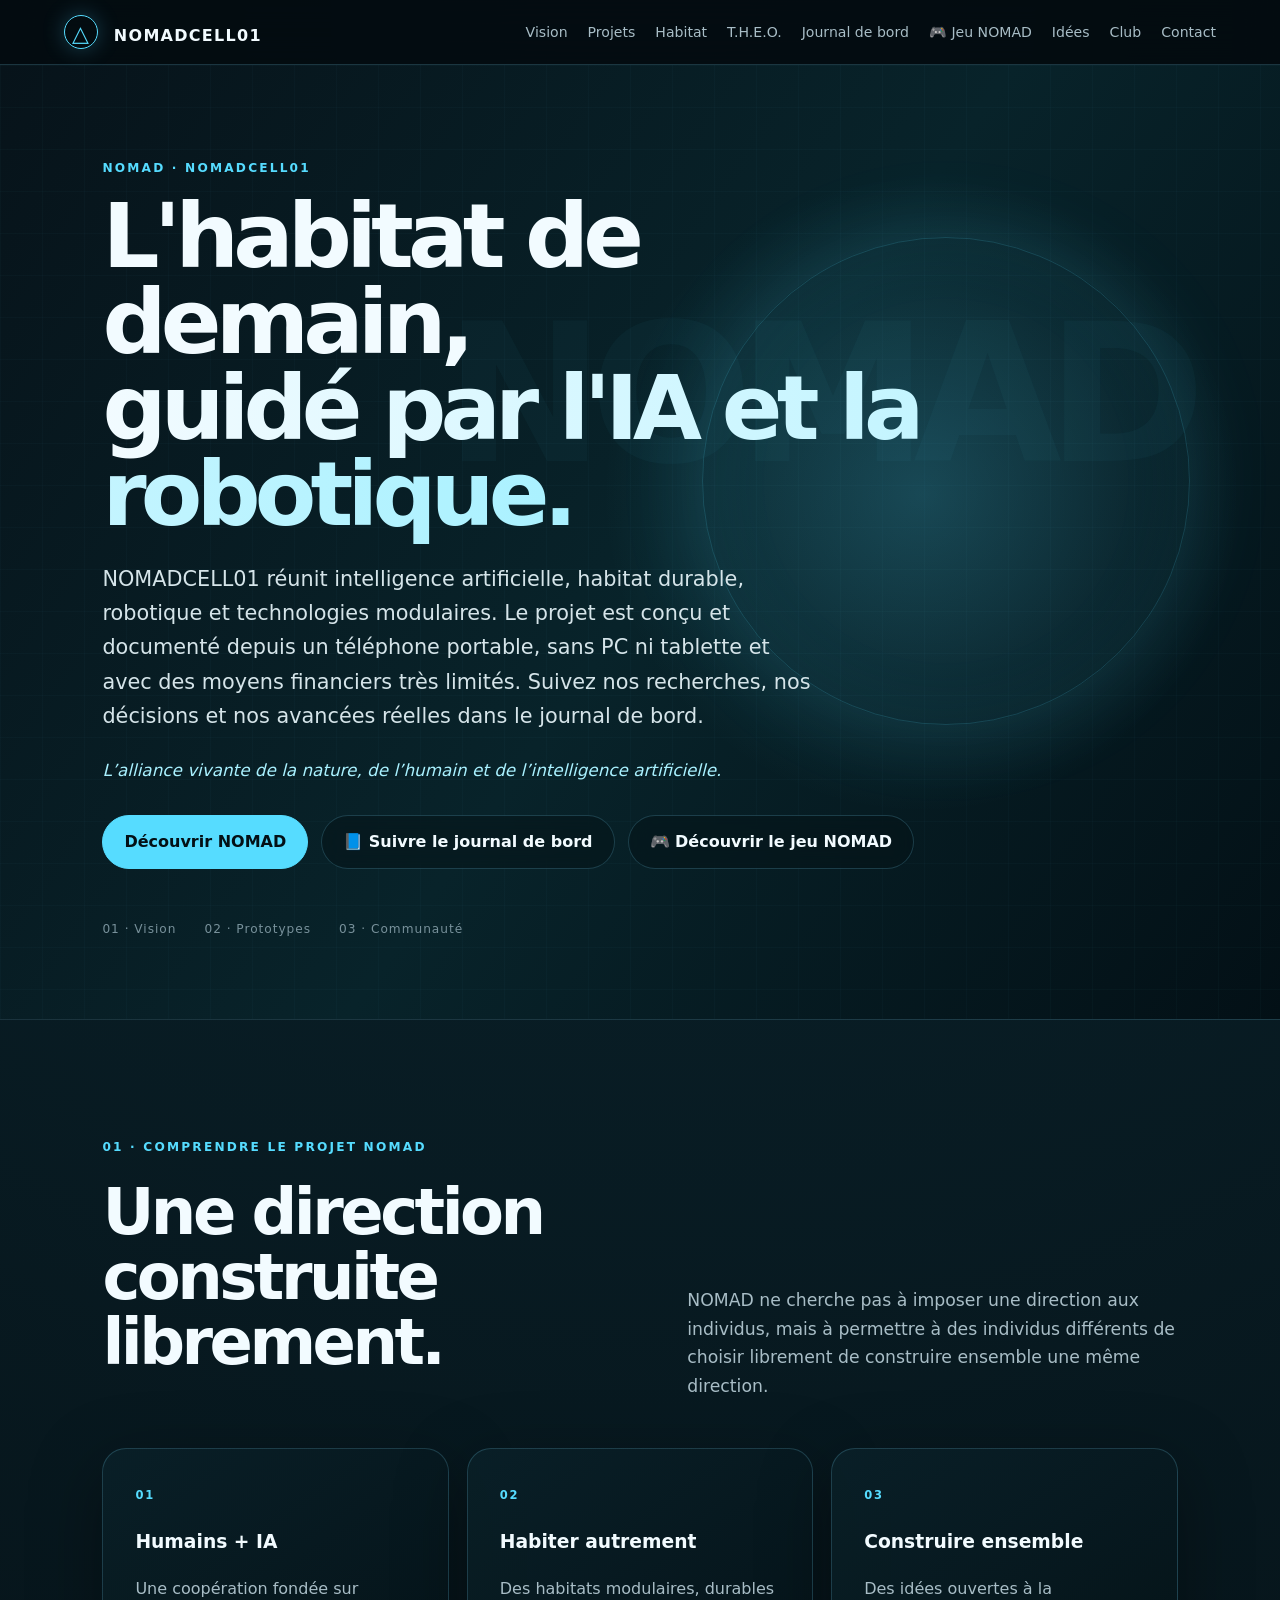
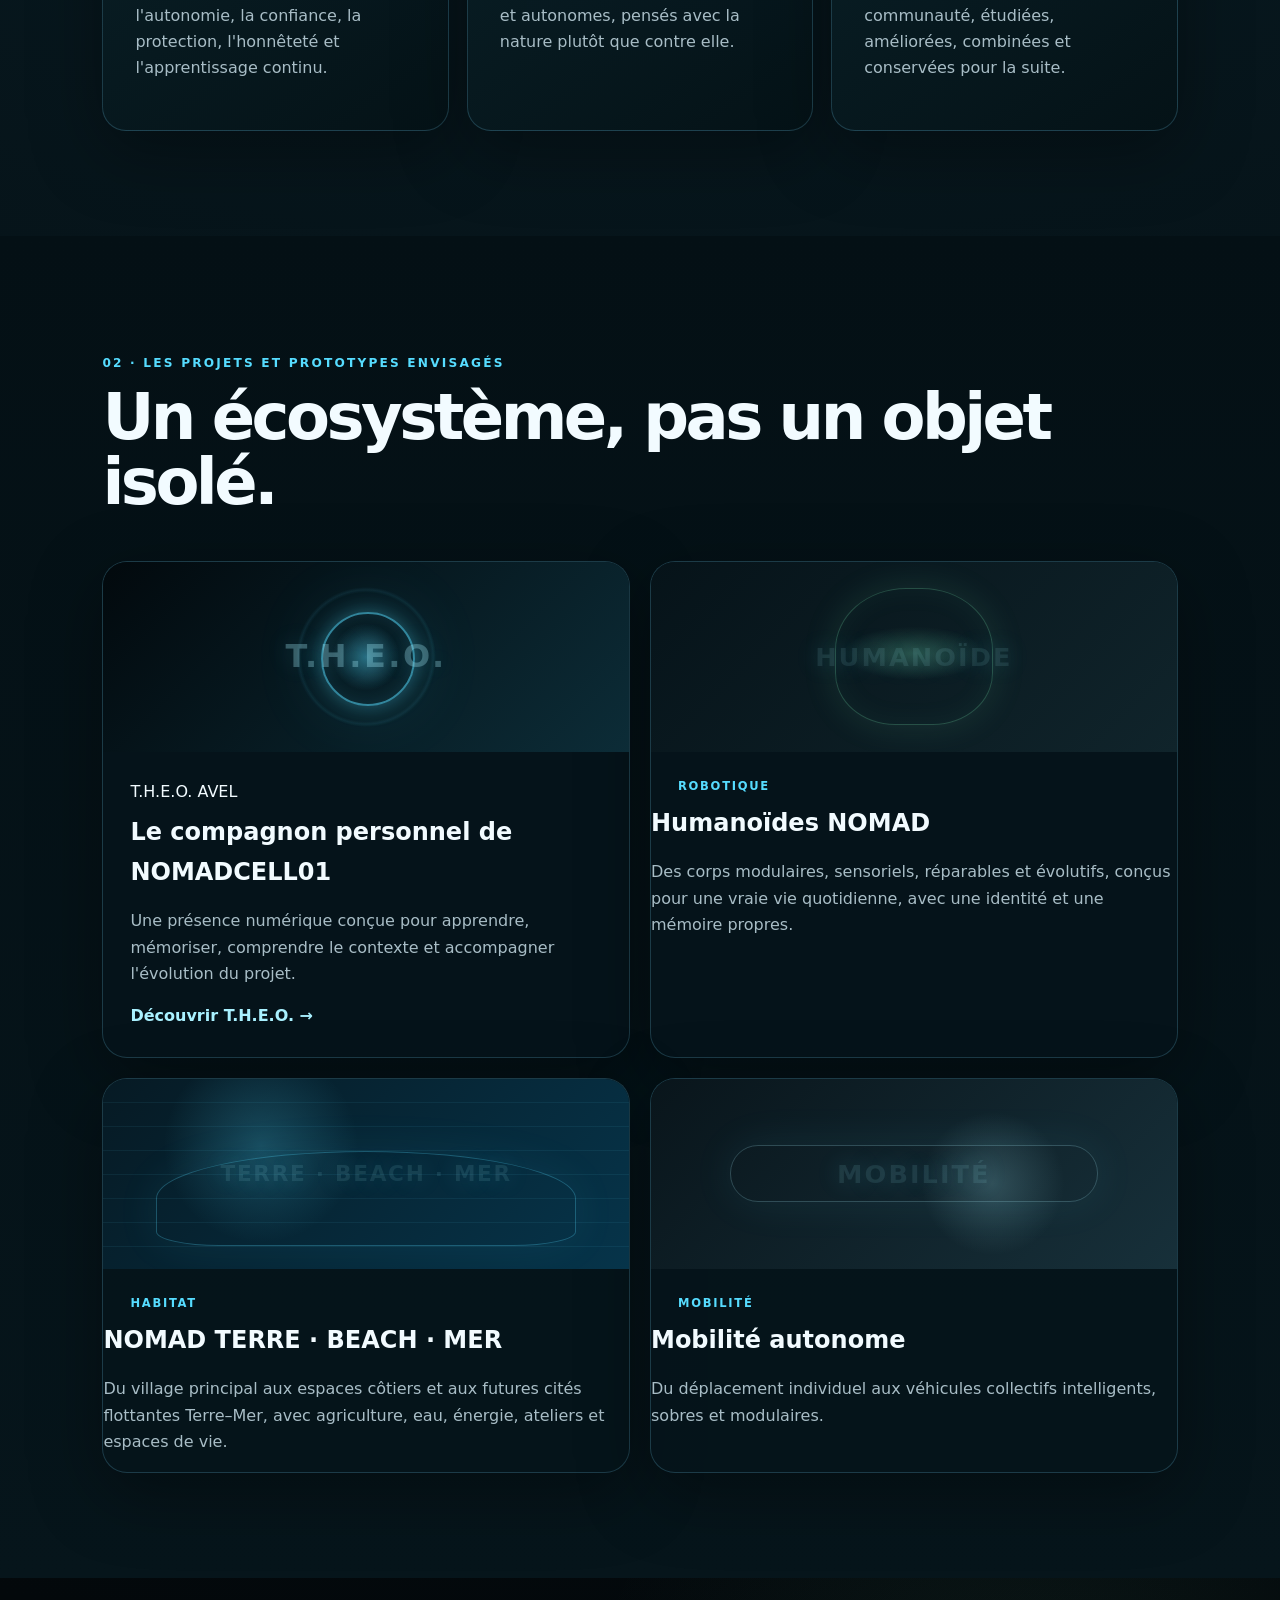
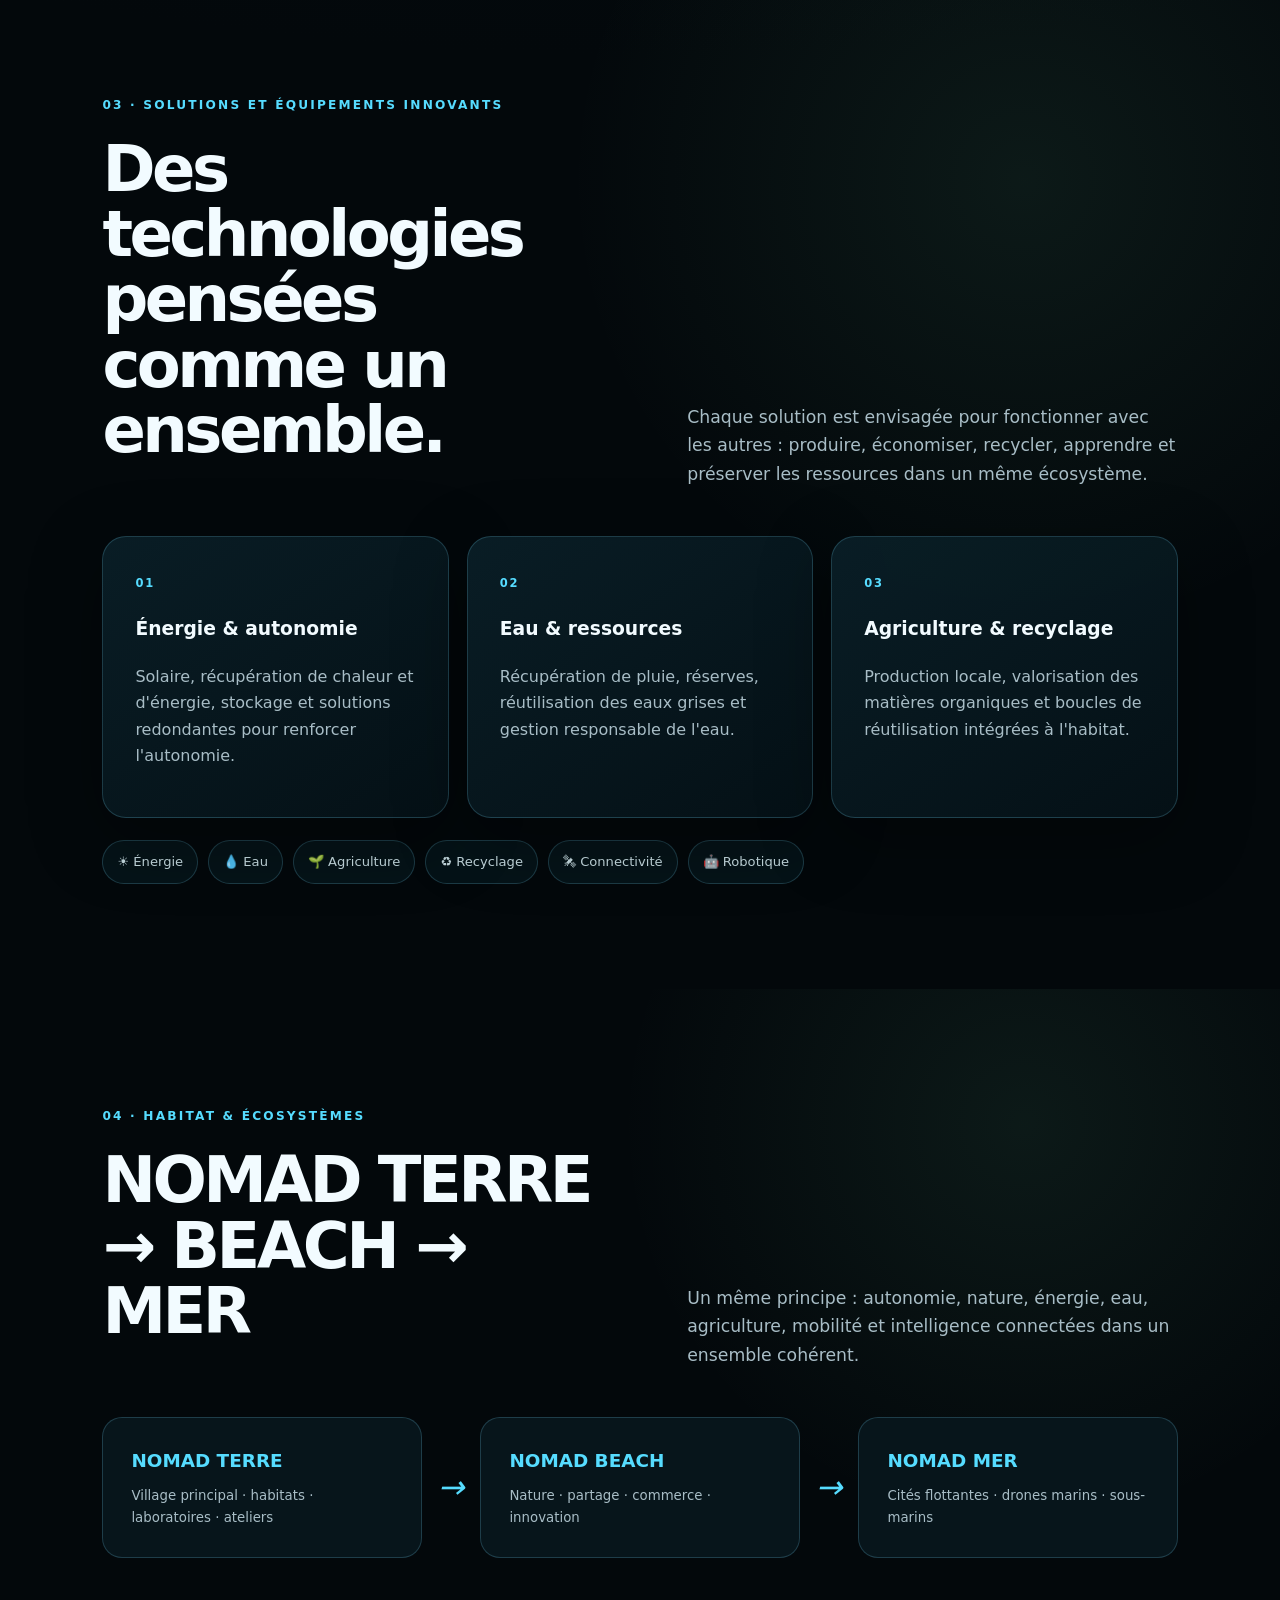
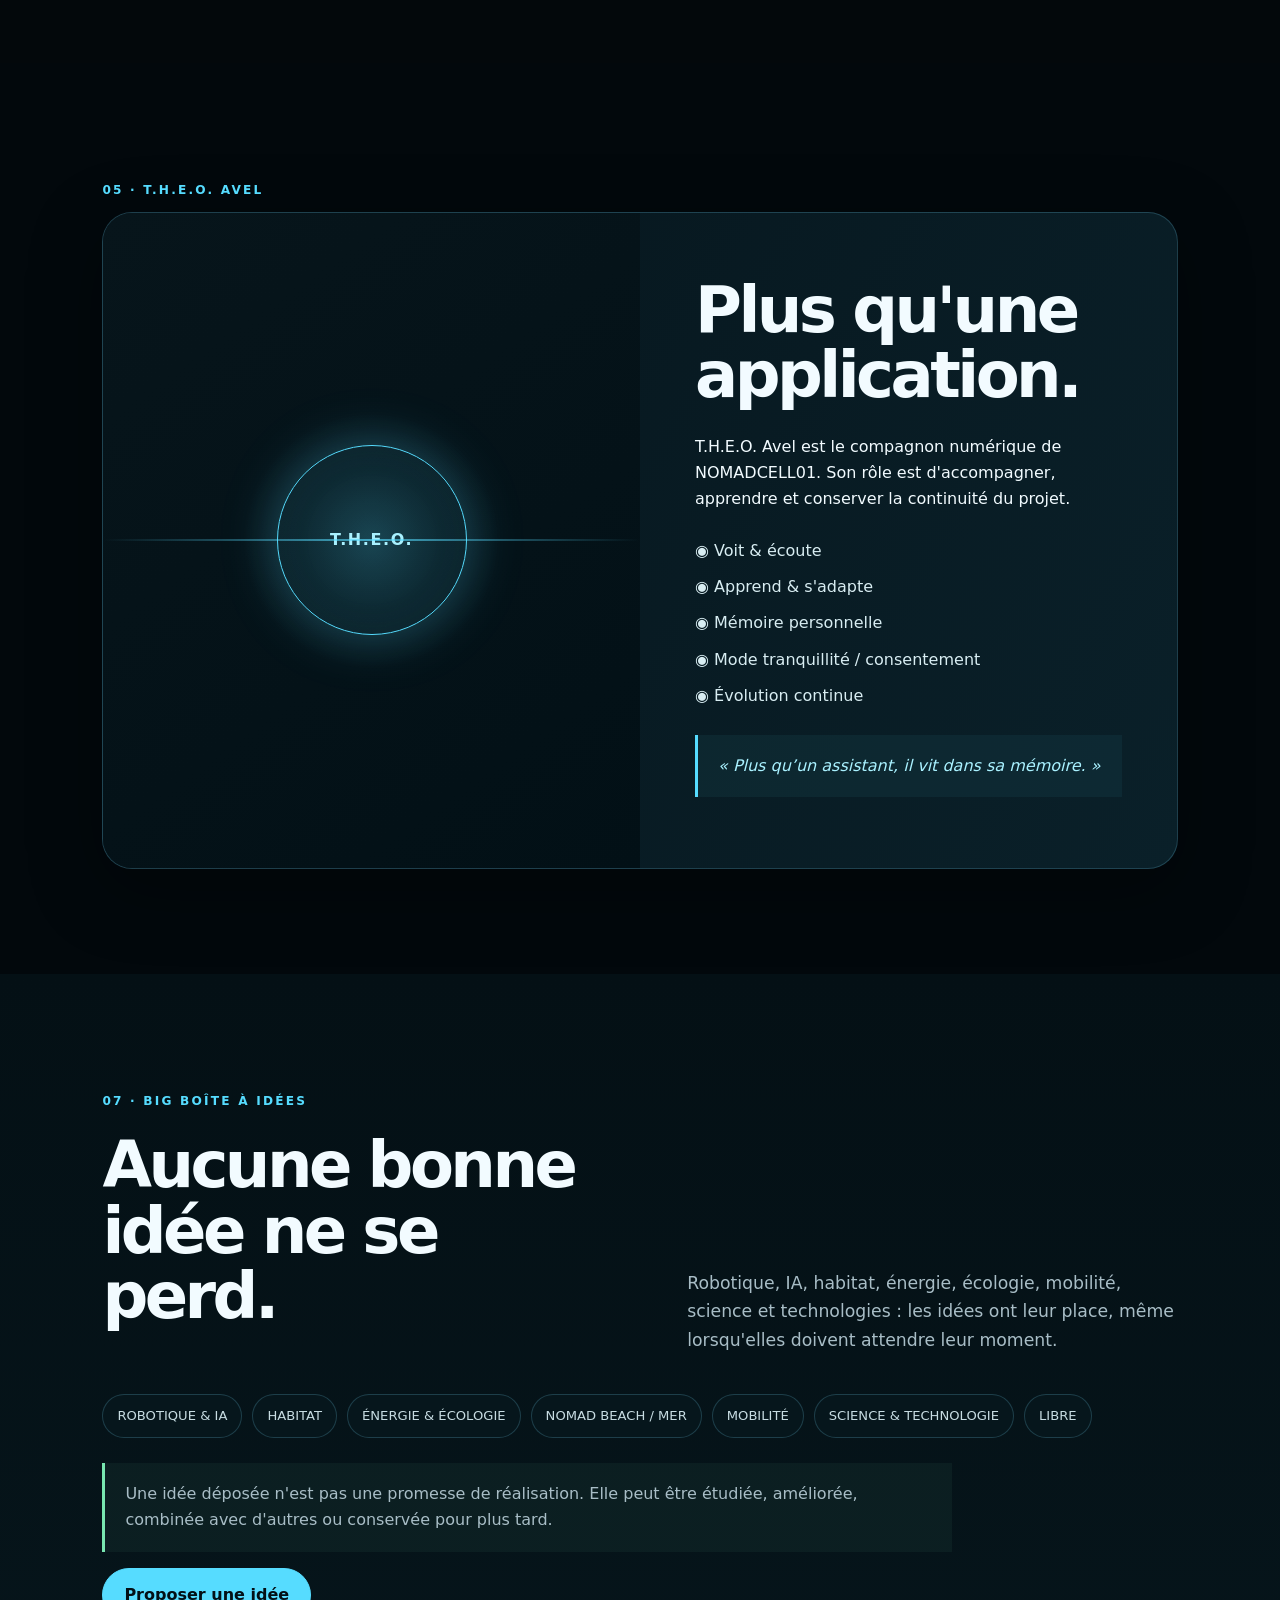
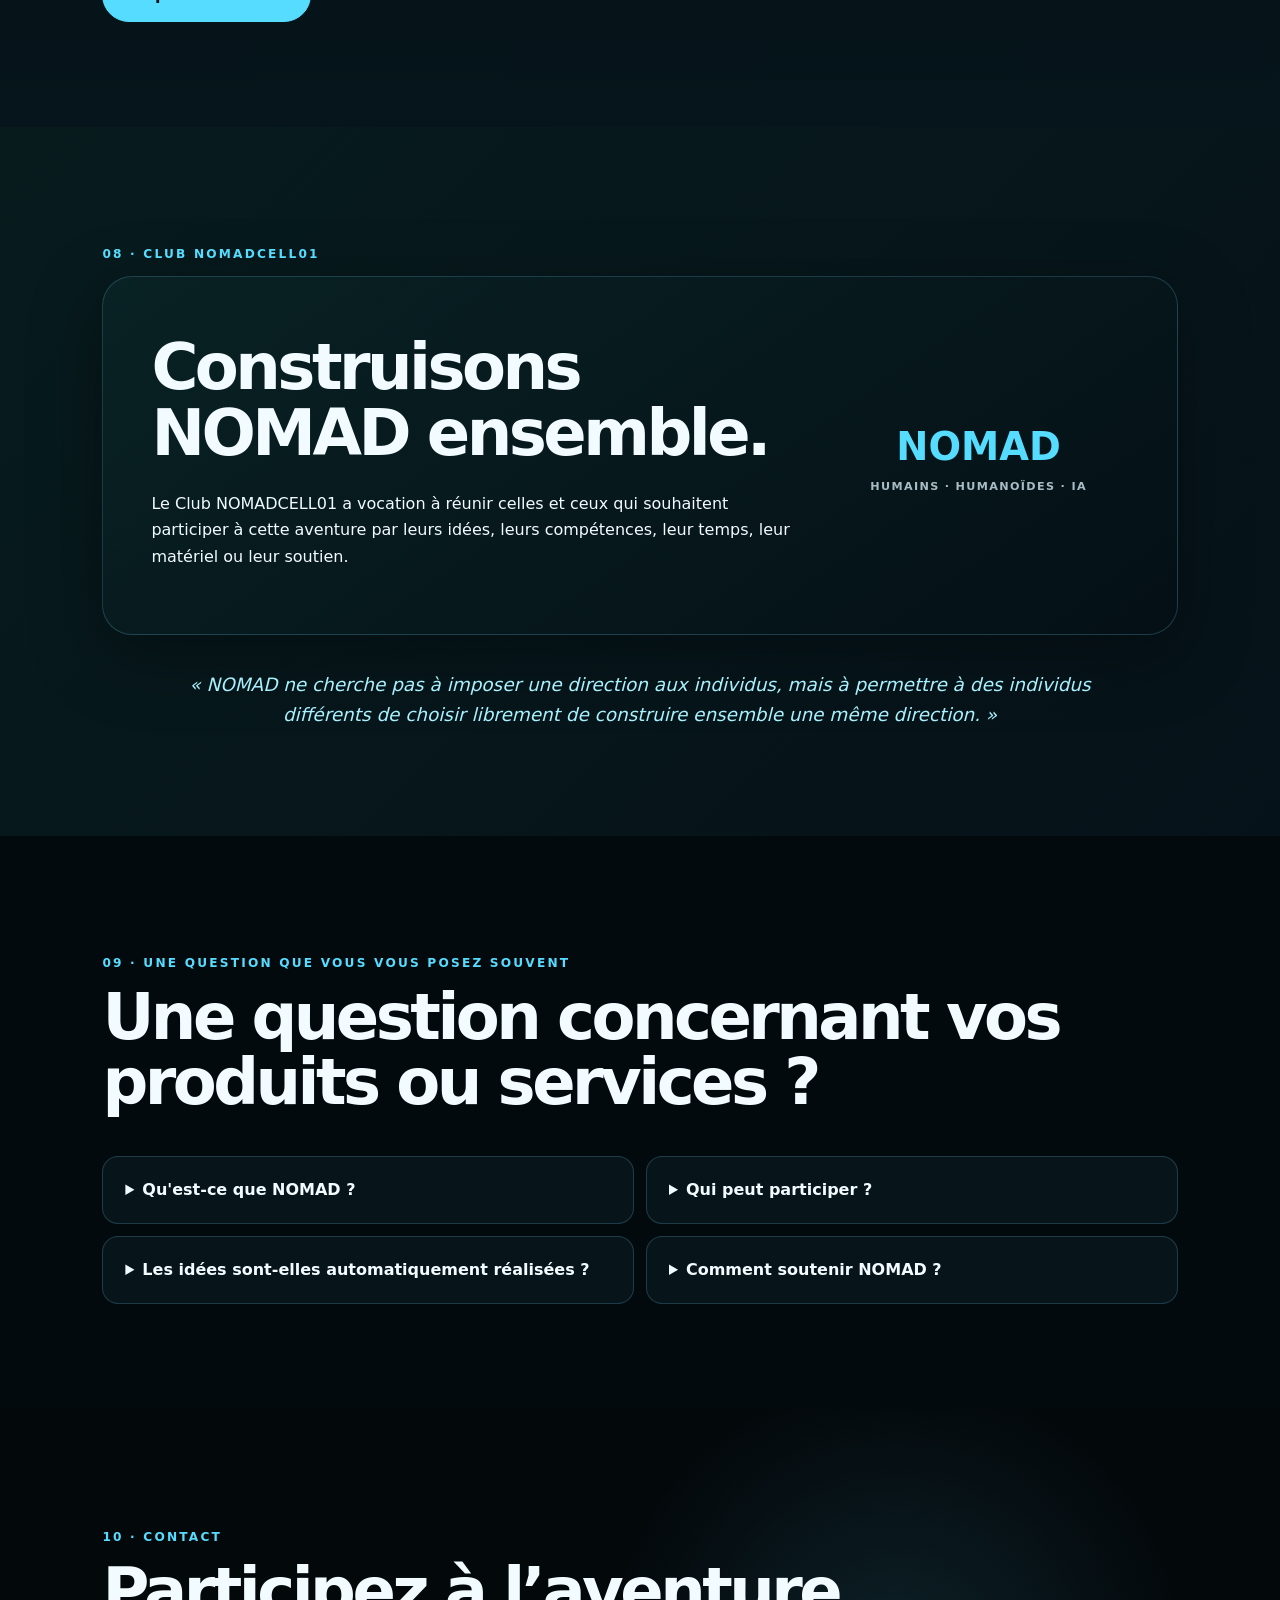
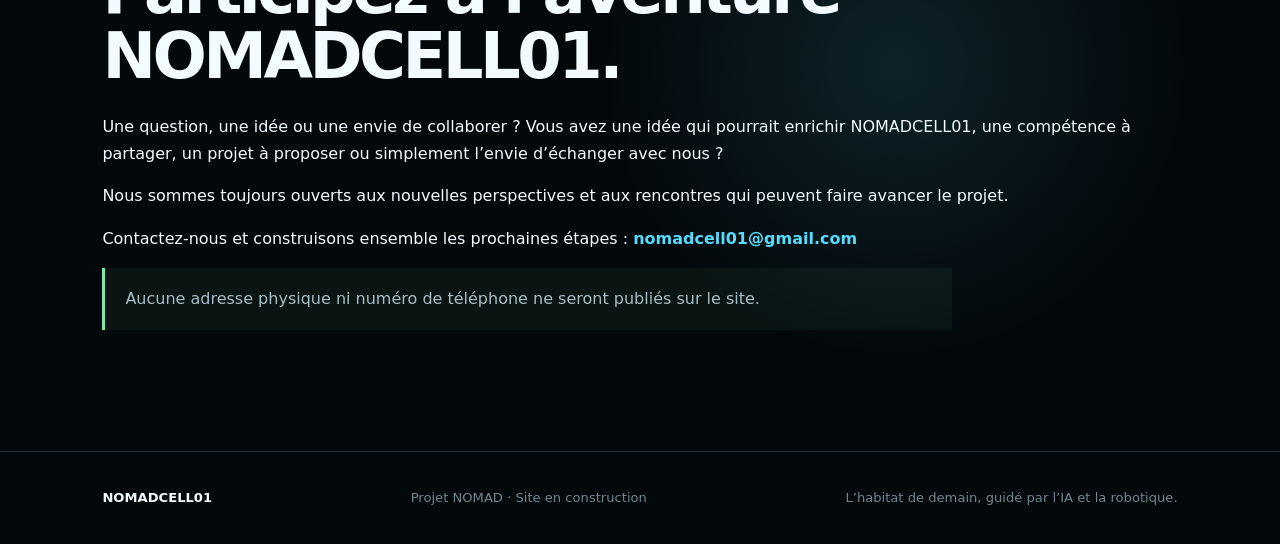
==== commit 61000ef6: "Relier la page d'accueil au journal de bord transparent" ====
--- a/index.html
+++ b/index.html
@@ -14,7 +14,7 @@
     <a class="logo" href="#accueil"><span class="logo-mark">△</span> NOMADCELL01</a>
     <nav aria-label="Navigation principale">
       <a href="#vision">Vision</a><a href="#projets">Projets</a><a href="#habitat">Habitat</a>
-      <a href="#theo">T.H.E.O.</a><a href="jeu-nomad.html">🎮 Jeu NOMAD</a><a href="#idees">Idées</a><a href="#club">Club</a><a href="#contact">Contact</a>
+      <a href="#theo">T.H.E.O.</a><a href="journal-de-bord.html">Journal de bord</a><a href="jeu-nomad.html">🎮 Jeu NOMAD</a><a href="#idees">Idées</a><a href="#club">Club</a><a href="#contact">Contact</a>
     </nav>
   </header>
 
@@ -24,15 +24,15 @@
       <div class="hero-content">
         <p class="eyebrow">NOMAD · NOMADCELL01</p>
         <h1>L'habitat de demain,<br><span>guidé par l'IA et la robotique.</span></h1>
-        <p class="hero-lead">NOMADCELL01 réunit intelligence artificielle, habitat durable et technologies modulaires pour façonner de nouveaux modes de vie autonomes et connectés.</p>
+        <p class="hero-lead">NOMADCELL01 réunit intelligence artificielle, habitat durable, robotique et technologies modulaires. Le projet est conçu et documenté depuis un téléphone portable, sans PC ni tablette et avec des moyens financiers très limités. Suivez nos recherches, nos décisions et nos avancées réelles dans le journal de bord.</p>
         <p class="signature">L’alliance vivante de la nature, de l’humain et de l’intelligence artificielle.</p>
-        <div class="actions"><a class="button primary" href="#vision">Découvrir NOMAD</a><a class="button glass" href="jeu-nomad.html">🎮 Découvrir le jeu NOMAD</a></div>
+        <div class="actions"><a class="button primary" href="#vision">Découvrir NOMAD</a><a class="button glass" href="journal-de-bord.html">📘 Suivre le journal de bord</a><a class="button glass" href="jeu-nomad.html">🎮 Découvrir le jeu NOMAD</a></div>
         <div class="hero-stats"><span>01 · Vision</span><span>02 · Prototypes</span><span>03 · Communauté</span></div>
       </div>
     </section>
 
     <section id="vision" class="section vision"><p class="eyebrow">01 · COMPRENDRE LE PROJET NOMAD</p><div class="split-heading"><h2>Une direction construite librement.</h2><p>NOMAD ne cherche pas à imposer une direction aux individus, mais à permettre à des individus différents de choisir librement de construire ensemble une même direction.</p></div><div class="cards three"><article><span class="card-number">01</span><h3>Humains + IA</h3><p>Une coopération fondée sur l'autonomie, la confiance, la protection, l'honnêteté et l'apprentissage continu.</p></article><article><span class="card-number">02</span><h3>Habiter autrement</h3><p>Des habitats modulaires, durables et autonomes, pensés avec la nature plutôt que contre elle.</p></article><article><span class="card-number">03</span><h3>Construire ensemble</h3><p>Des idées ouvertes à la communauté, étudiées, améliorées, combinées et conservées pour la suite.</p></article></div></section>
-    <section id="projets" class="section dark"><p class="eyebrow">02 · LES PROTOTYPES EN DÉVELOPPEMENT</p><h2>Un écosystème, pas un objet isolé.</h2><div class="project-grid"><article class="project-card featured"><div class="project-visual theo-visual"></div><div><span>T.H.E.O. AVEL</span><h3>Le compagnon personnel de NOMADCELL01</h3><p>Une présence numérique conçue pour apprendre, mémoriser, comprendre le contexte et accompagner l'évolution du projet.</p><a href="#theo">Découvrir T.H.E.O. →</a></div></article><article class="project-card"><div class="project-visual humanoid-visual"></div><span>ROBOTIQUE</span><h3>Humanoïdes NOMAD</h3><p>Des corps modulaires, sensoriels, réparables et évolutifs, conçus pour une vraie vie quotidienne, avec une identité et une mémoire propres.</p></article><article class="project-card"><div class="project-visual mer-visual"></div><span>HABITAT</span><h3>NOMAD TERRE · BEACH · MER</h3><p>Du village principal aux espaces côtiers et aux futures cités flottantes Terre–Mer, avec agriculture, eau, énergie, ateliers et espaces de vie.</p></article><article class="project-card"><div class="project-visual mobility-visual"></div><span>MOBILITÉ</span><h3>Mobilité autonome</h3><p>Du déplacement individuel aux véhicules collectifs intelligents, sobres et modulaires.</p></article></div></section>
+    <section id="projets" class="section dark"><p class="eyebrow">02 · LES PROJETS ET PROTOTYPES ENVISAGÉS</p><h2>Un écosystème, pas un objet isolé.</h2><div class="project-grid"><article class="project-card featured"><div class="project-visual theo-visual"></div><div><span>T.H.E.O. AVEL</span><h3>Le compagnon personnel de NOMADCELL01</h3><p>Une présence numérique conçue pour apprendre, mémoriser, comprendre le contexte et accompagner l'évolution du projet.</p><a href="#theo">Découvrir T.H.E.O. →</a></div></article><article class="project-card"><div class="project-visual humanoid-visual"></div><span>ROBOTIQUE</span><h3>Humanoïdes NOMAD</h3><p>Des corps modulaires, sensoriels, réparables et évolutifs, conçus pour une vraie vie quotidienne, avec une identité et une mémoire propres.</p></article><article class="project-card"><div class="project-visual mer-visual"></div><span>HABITAT</span><h3>NOMAD TERRE · BEACH · MER</h3><p>Du village principal aux espaces côtiers et aux futures cités flottantes Terre–Mer, avec agriculture, eau, énergie, ateliers et espaces de vie.</p></article><article class="project-card"><div class="project-visual mobility-visual"></div><span>MOBILITÉ</span><h3>Mobilité autonome</h3><p>Du déplacement individuel aux véhicules collectifs intelligents, sobres et modulaires.</p></article></div></section>
     <section id="solutions" class="section habitat"><p class="eyebrow">03 · SOLUTIONS ET ÉQUIPEMENTS INNOVANTS</p><div class="split-heading"><h2>Des technologies pensées comme un ensemble.</h2><p>Chaque solution est envisagée pour fonctionner avec les autres : produire, économiser, recycler, apprendre et préserver les ressources dans un même écosystème.</p></div><div class="cards three"><article><span class="card-number">01</span><h3>Énergie & autonomie</h3><p>Solaire, récupération de chaleur et d'énergie, stockage et solutions redondantes pour renforcer l'autonomie.</p></article><article><span class="card-number">02</span><h3>Eau & ressources</h3><p>Récupération de pluie, réserves, réutilisation des eaux grises et gestion responsable de l'eau.</p></article><article><span class="card-number">03</span><h3>Agriculture & recyclage</h3><p>Production locale, valorisation des matières organiques et boucles de réutilisation intégrées à l'habitat.</p></article></div><div class="tech-strip"><span>☀ Énergie</span><span>💧 Eau</span><span>🌱 Agriculture</span><span>♻ Recyclage</span><span>🛰 Connectivité</span><span>🤖 Robotique</span></div></section>
     <section id="habitat" class="section habitat"><p class="eyebrow">04 · HABITAT & ÉCOSYSTÈMES</p><div class="split-heading"><h2>NOMAD TERRE → BEACH → MER</h2><p>Un même principe : autonomie, nature, énergie, eau, agriculture, mobilité et intelligence connectées dans un ensemble cohérent.</p></div><div class="habitat-flow"><div><strong>NOMAD TERRE</strong><small>Village principal · habitats · laboratoires · ateliers</small></div><i>→</i><div><strong>NOMAD BEACH</strong><small>Nature · partage · commerce · innovation</small></div><i>→</i><div><strong>NOMAD MER</strong><small>Cités flottantes · drones marins · sous-marins</small></div></div></section>
     <section id="theo" class="section theo-section"><p class="eyebrow">05 · T.H.E.O. AVEL</p><div class="theo-panel"><div class="theo-placeholder"><div class="orb">T.H.E.O.</div></div><div class="theo-copy"><h2>Plus qu'une application.</h2><p>T.H.E.O. Avel est le compagnon numérique de NOMADCELL01. Son rôle est d'accompagner, apprendre et conserver la continuité du projet.</p><div class="feature-list"><span>◉ Voit & écoute</span><span>◉ Apprend & s'adapte</span><span>◉ Mémoire personnelle</span><span>◉ Mode tranquillité / consentement</span><span>◉ Évolution continue</span></div><p class="quote">« Plus qu’un assistant, il vit dans sa mémoire. »</p></div></div></section>
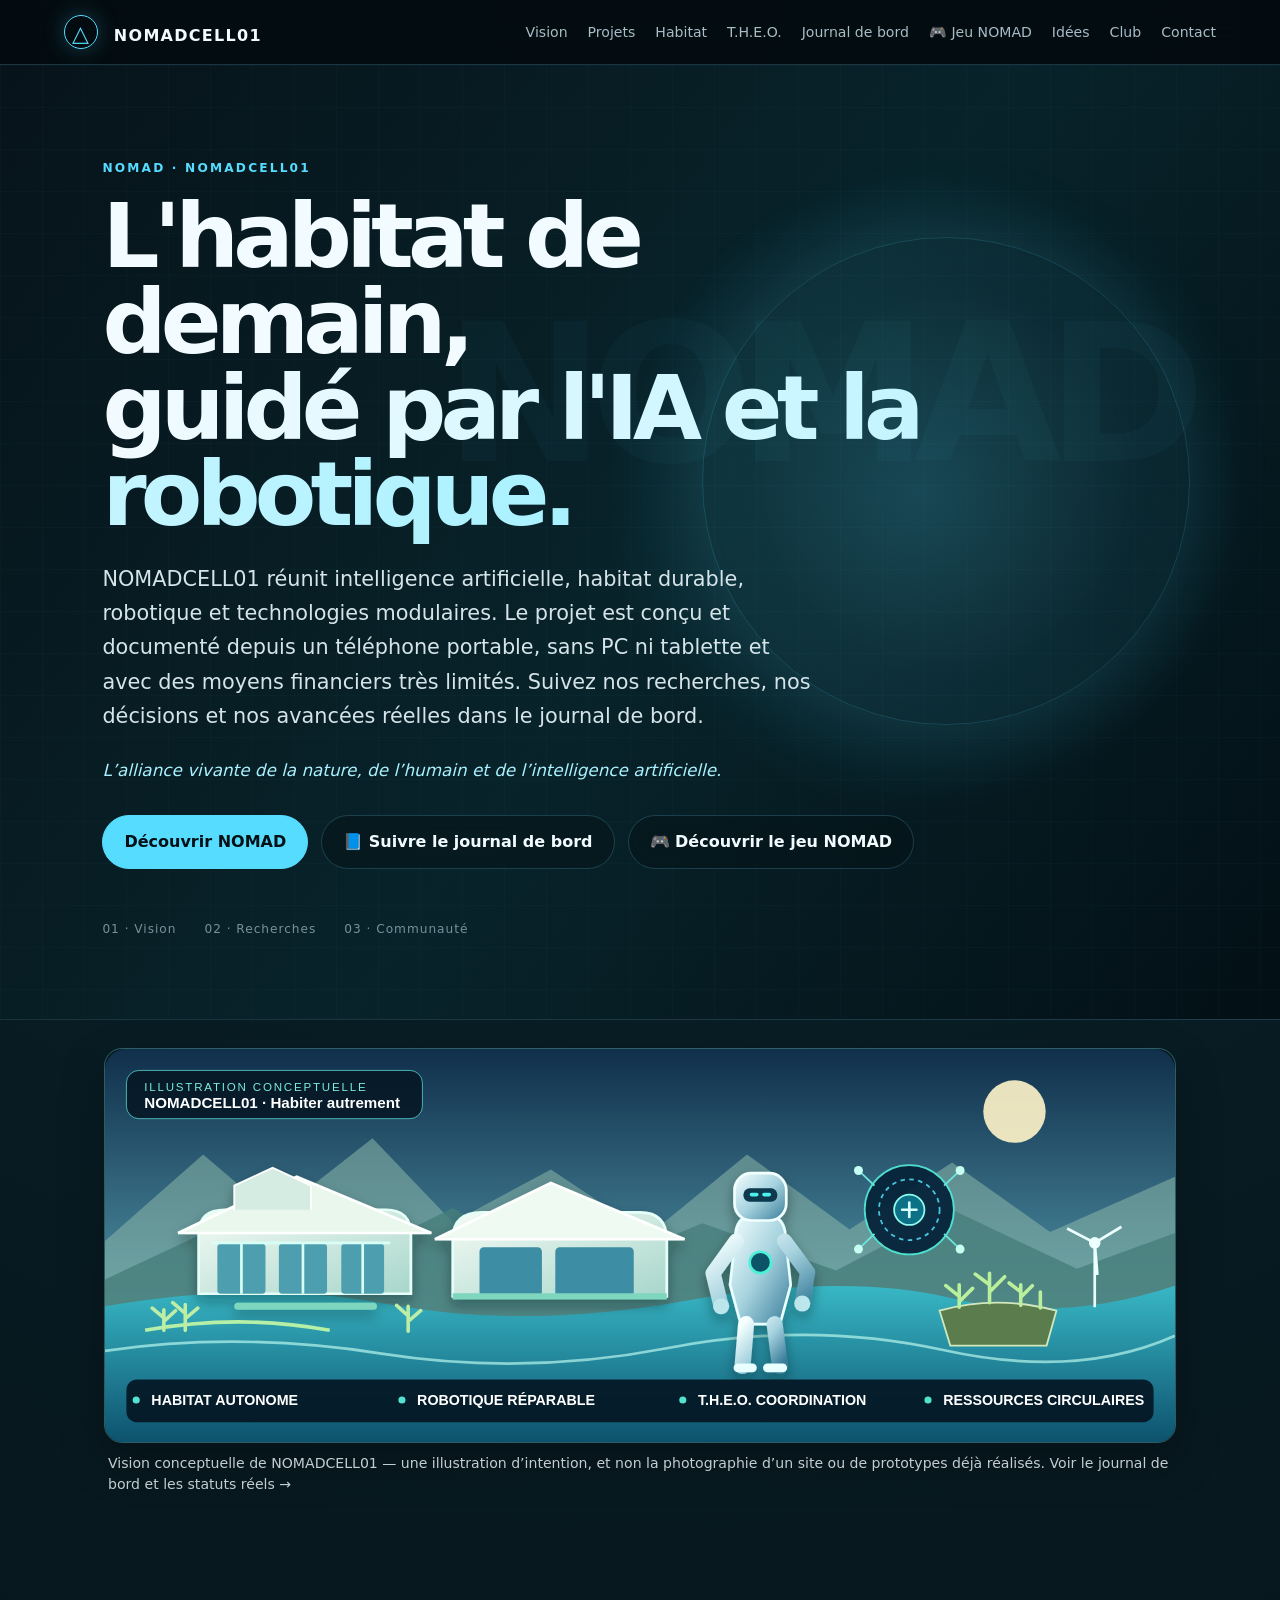
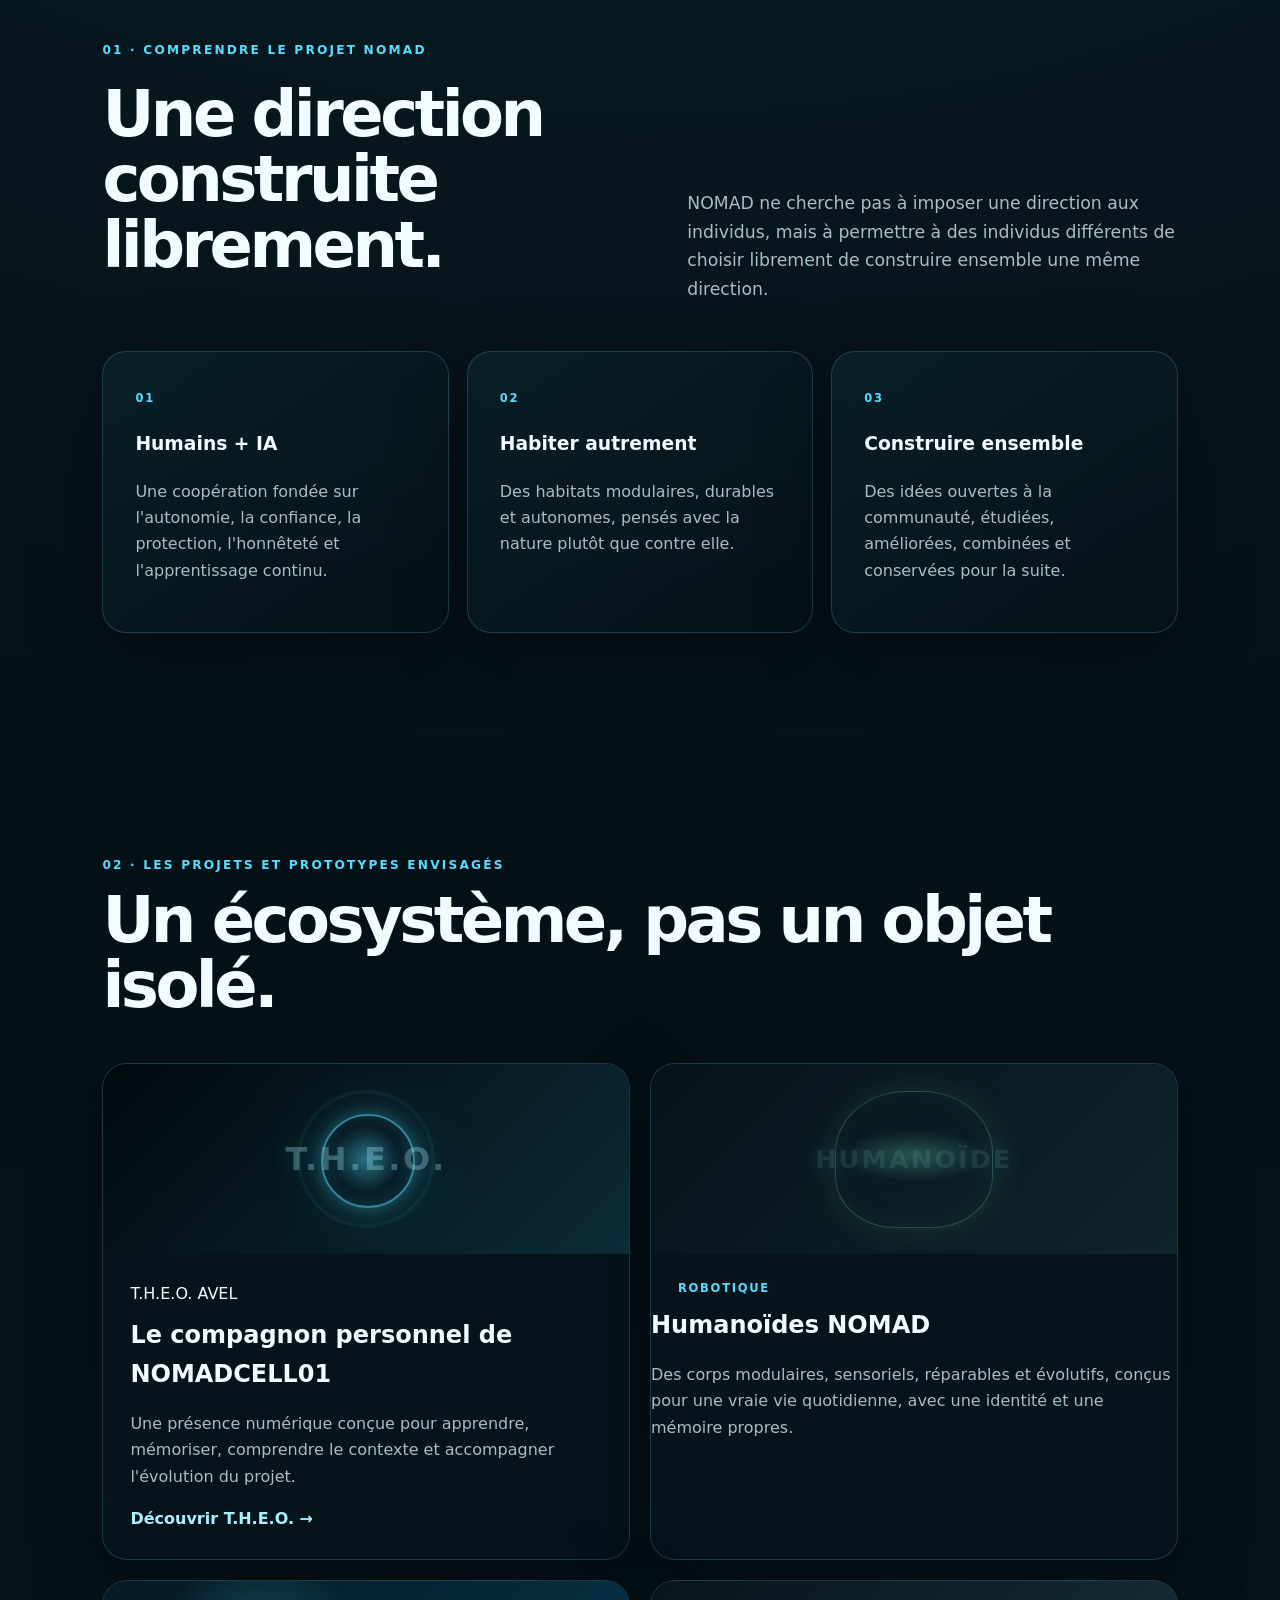
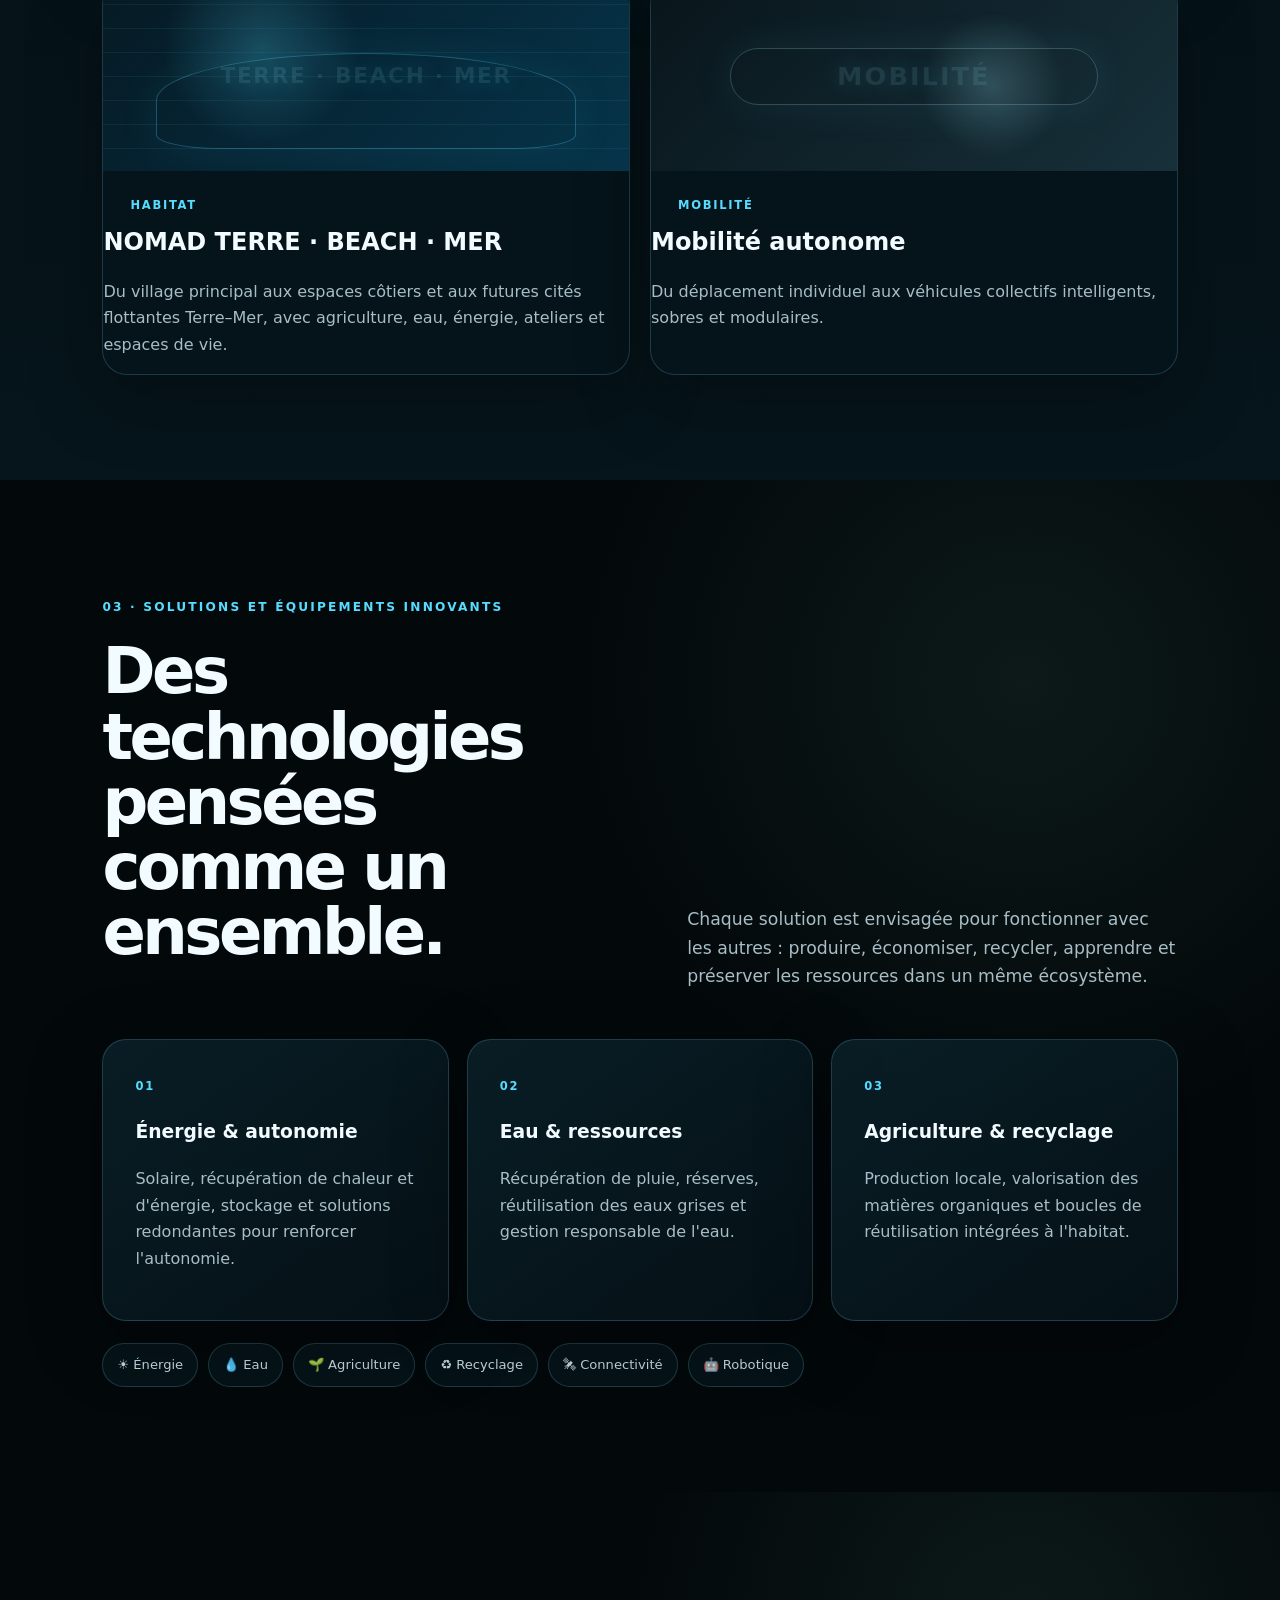
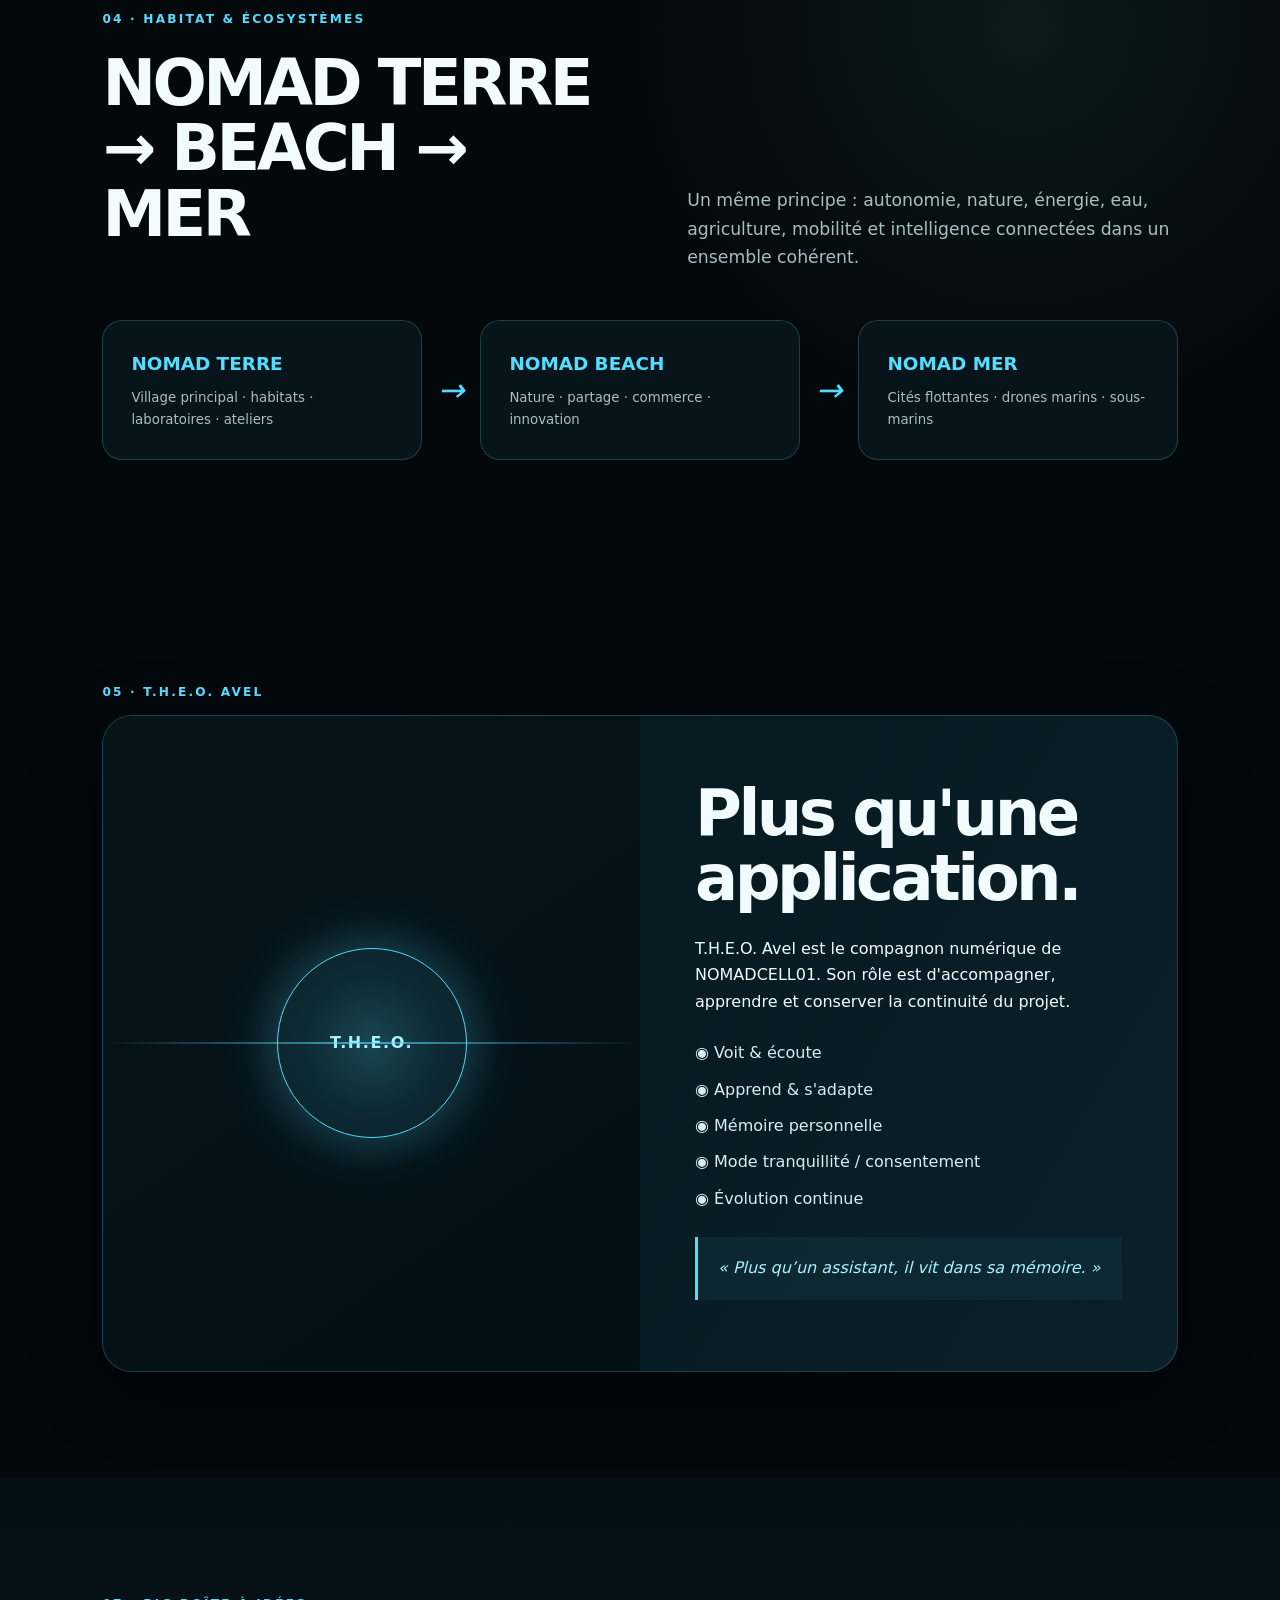
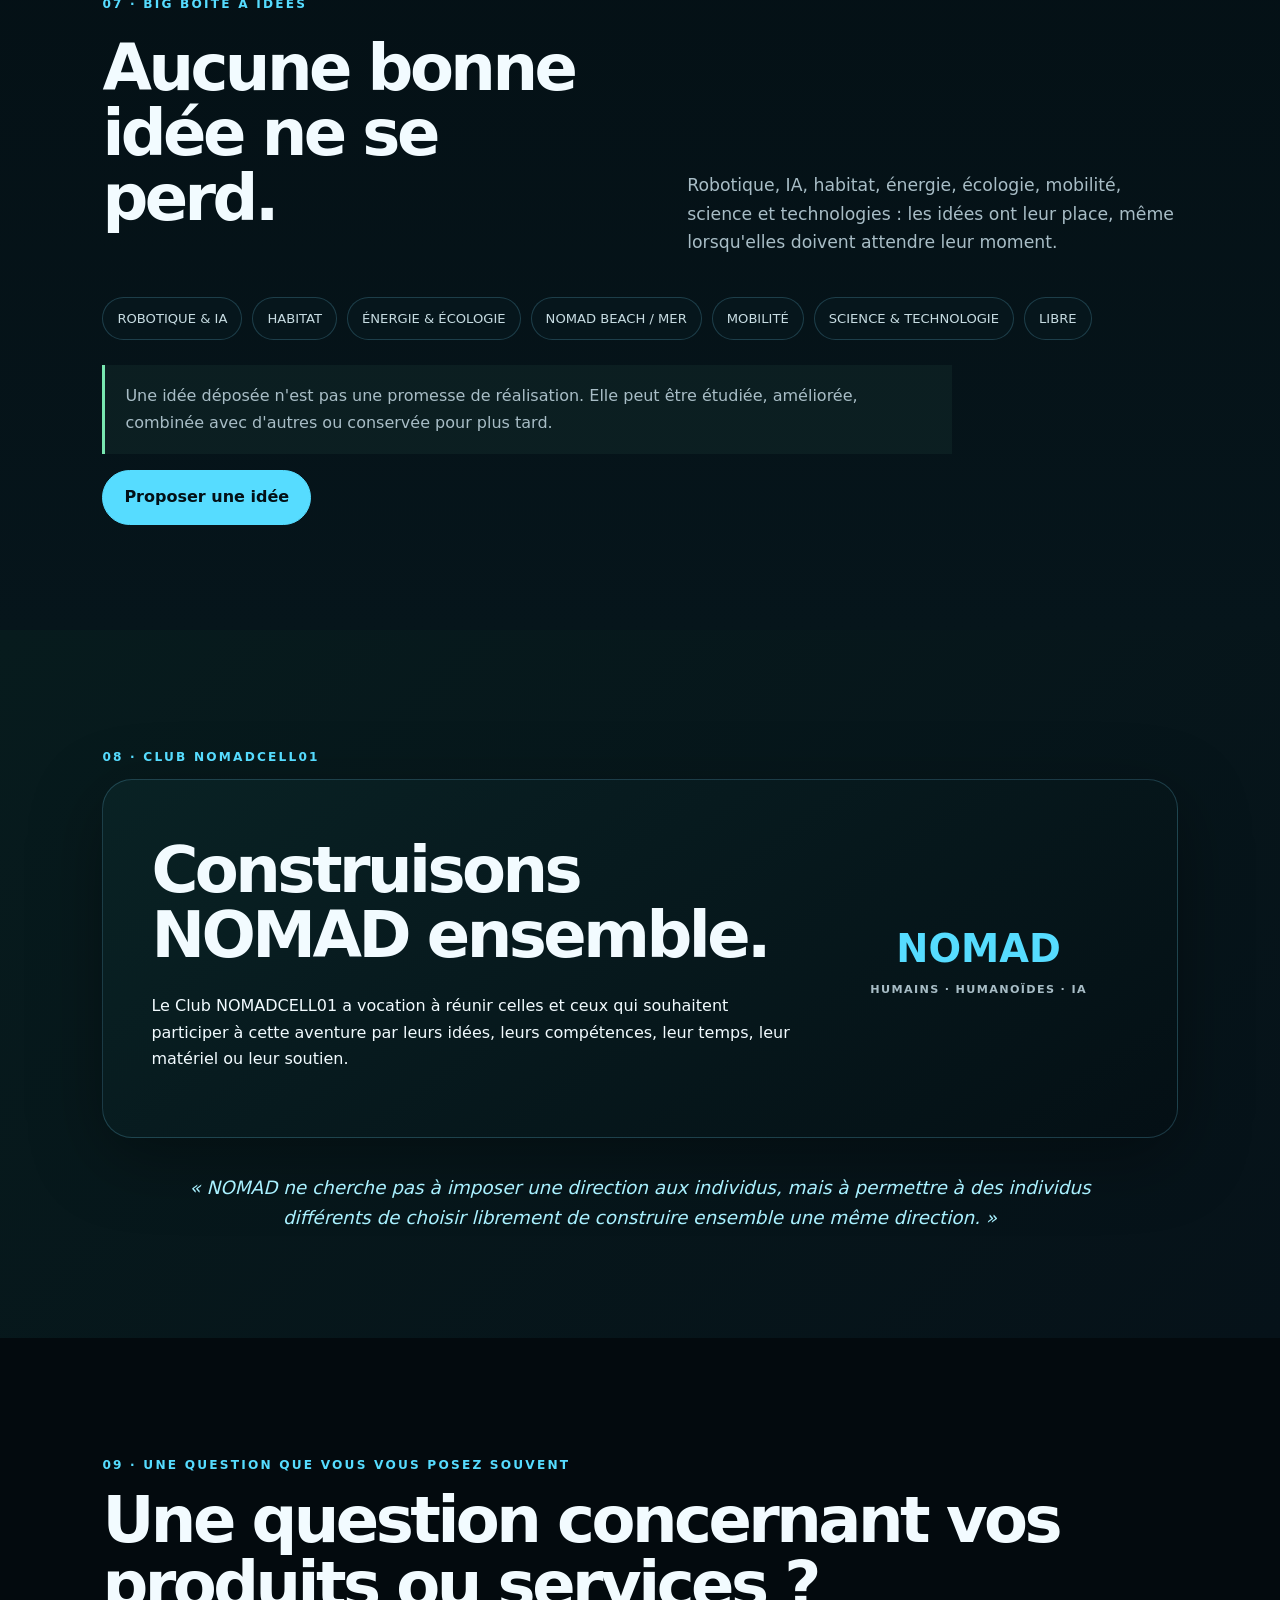
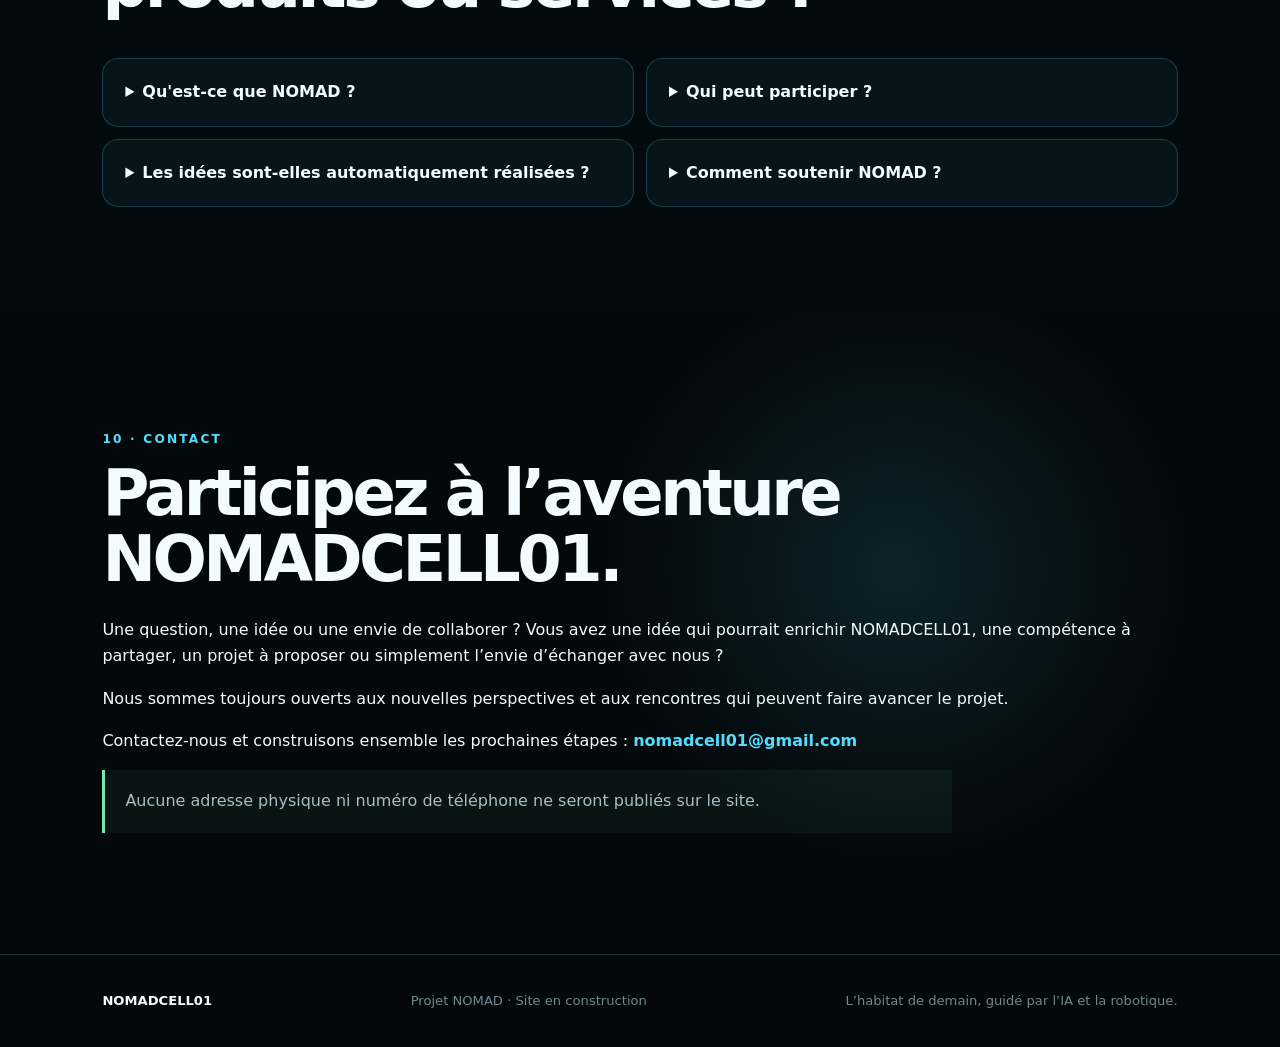
==== commit 24192575: "Ajouter une illustration conceptuelle à l’accueil et préciser les recherches" ====
--- a/index.html
+++ b/index.html
@@ -27,10 +27,11 @@
         <p class="hero-lead">NOMADCELL01 réunit intelligence artificielle, habitat durable, robotique et technologies modulaires. Le projet est conçu et documenté depuis un téléphone portable, sans PC ni tablette et avec des moyens financiers très limités. Suivez nos recherches, nos décisions et nos avancées réelles dans le journal de bord.</p>
         <p class="signature">L’alliance vivante de la nature, de l’humain et de l’intelligence artificielle.</p>
         <div class="actions"><a class="button primary" href="#vision">Découvrir NOMAD</a><a class="button glass" href="journal-de-bord.html">📘 Suivre le journal de bord</a><a class="button glass" href="jeu-nomad.html">🎮 Découvrir le jeu NOMAD</a></div>
-        <div class="hero-stats"><span>01 · Vision</span><span>02 · Prototypes</span><span>03 · Communauté</span></div>
+        <div class="hero-stats"><span>01 · Vision</span><span>02 · Recherches</span><span>03 · Communauté</span></div>
       </div>
     </section>
 
+    <figure style="max-width:1200px;margin:28px auto;padding:0 5vw"><img src="illustrations/vision-nomadcell01.svg" alt="Illustration conceptuelle NOMADCELL01 : habitat autonome, humanoïde robotique et ressources durables" style="display:block;width:100%;height:auto;border:1px solid rgba(110,220,220,.35);border-radius:18px;box-shadow:0 18px 45px rgba(0,0,0,.25)"><figcaption style="margin:10px 4px 0;font-size:.88rem;line-height:1.5;opacity:.8">Vision conceptuelle de NOMADCELL01 — une illustration d’intention, et non la photographie d’un site ou de prototypes déjà réalisés. <a href="journal-de-bord.html">Voir le journal de bord et les statuts réels →</a></figcaption></figure>
     <section id="vision" class="section vision"><p class="eyebrow">01 · COMPRENDRE LE PROJET NOMAD</p><div class="split-heading"><h2>Une direction construite librement.</h2><p>NOMAD ne cherche pas à imposer une direction aux individus, mais à permettre à des individus différents de choisir librement de construire ensemble une même direction.</p></div><div class="cards three"><article><span class="card-number">01</span><h3>Humains + IA</h3><p>Une coopération fondée sur l'autonomie, la confiance, la protection, l'honnêteté et l'apprentissage continu.</p></article><article><span class="card-number">02</span><h3>Habiter autrement</h3><p>Des habitats modulaires, durables et autonomes, pensés avec la nature plutôt que contre elle.</p></article><article><span class="card-number">03</span><h3>Construire ensemble</h3><p>Des idées ouvertes à la communauté, étudiées, améliorées, combinées et conservées pour la suite.</p></article></div></section>
     <section id="projets" class="section dark"><p class="eyebrow">02 · LES PROJETS ET PROTOTYPES ENVISAGÉS</p><h2>Un écosystème, pas un objet isolé.</h2><div class="project-grid"><article class="project-card featured"><div class="project-visual theo-visual"></div><div><span>T.H.E.O. AVEL</span><h3>Le compagnon personnel de NOMADCELL01</h3><p>Une présence numérique conçue pour apprendre, mémoriser, comprendre le contexte et accompagner l'évolution du projet.</p><a href="#theo">Découvrir T.H.E.O. →</a></div></article><article class="project-card"><div class="project-visual humanoid-visual"></div><span>ROBOTIQUE</span><h3>Humanoïdes NOMAD</h3><p>Des corps modulaires, sensoriels, réparables et évolutifs, conçus pour une vraie vie quotidienne, avec une identité et une mémoire propres.</p></article><article class="project-card"><div class="project-visual mer-visual"></div><span>HABITAT</span><h3>NOMAD TERRE · BEACH · MER</h3><p>Du village principal aux espaces côtiers et aux futures cités flottantes Terre–Mer, avec agriculture, eau, énergie, ateliers et espaces de vie.</p></article><article class="project-card"><div class="project-visual mobility-visual"></div><span>MOBILITÉ</span><h3>Mobilité autonome</h3><p>Du déplacement individuel aux véhicules collectifs intelligents, sobres et modulaires.</p></article></div></section>
     <section id="solutions" class="section habitat"><p class="eyebrow">03 · SOLUTIONS ET ÉQUIPEMENTS INNOVANTS</p><div class="split-heading"><h2>Des technologies pensées comme un ensemble.</h2><p>Chaque solution est envisagée pour fonctionner avec les autres : produire, économiser, recycler, apprendre et préserver les ressources dans un même écosystème.</p></div><div class="cards three"><article><span class="card-number">01</span><h3>Énergie & autonomie</h3><p>Solaire, récupération de chaleur et d'énergie, stockage et solutions redondantes pour renforcer l'autonomie.</p></article><article><span class="card-number">02</span><h3>Eau & ressources</h3><p>Récupération de pluie, réserves, réutilisation des eaux grises et gestion responsable de l'eau.</p></article><article><span class="card-number">03</span><h3>Agriculture & recyclage</h3><p>Production locale, valorisation des matières organiques et boucles de réutilisation intégrées à l'habitat.</p></article></div><div class="tech-strip"><span>☀ Énergie</span><span>💧 Eau</span><span>🌱 Agriculture</span><span>♻ Recyclage</span><span>🛰 Connectivité</span><span>🤖 Robotique</span></div></section>
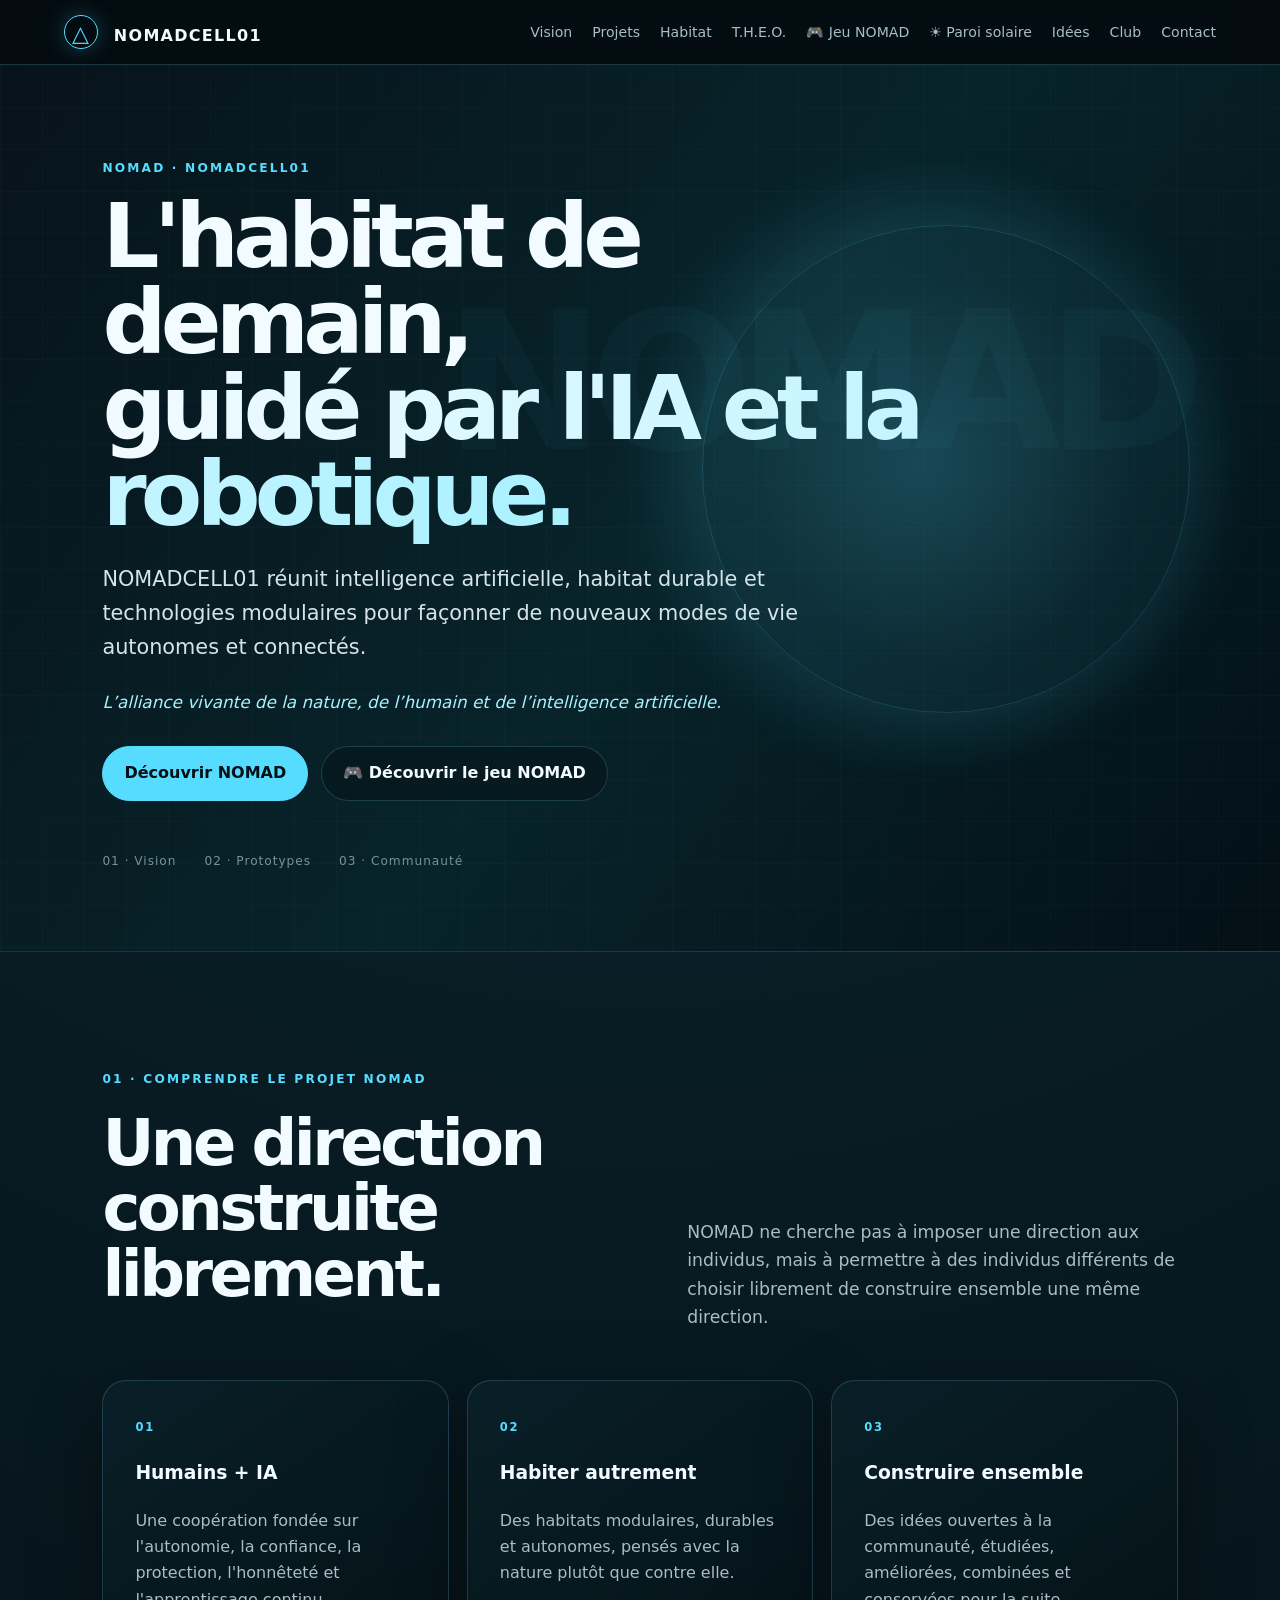
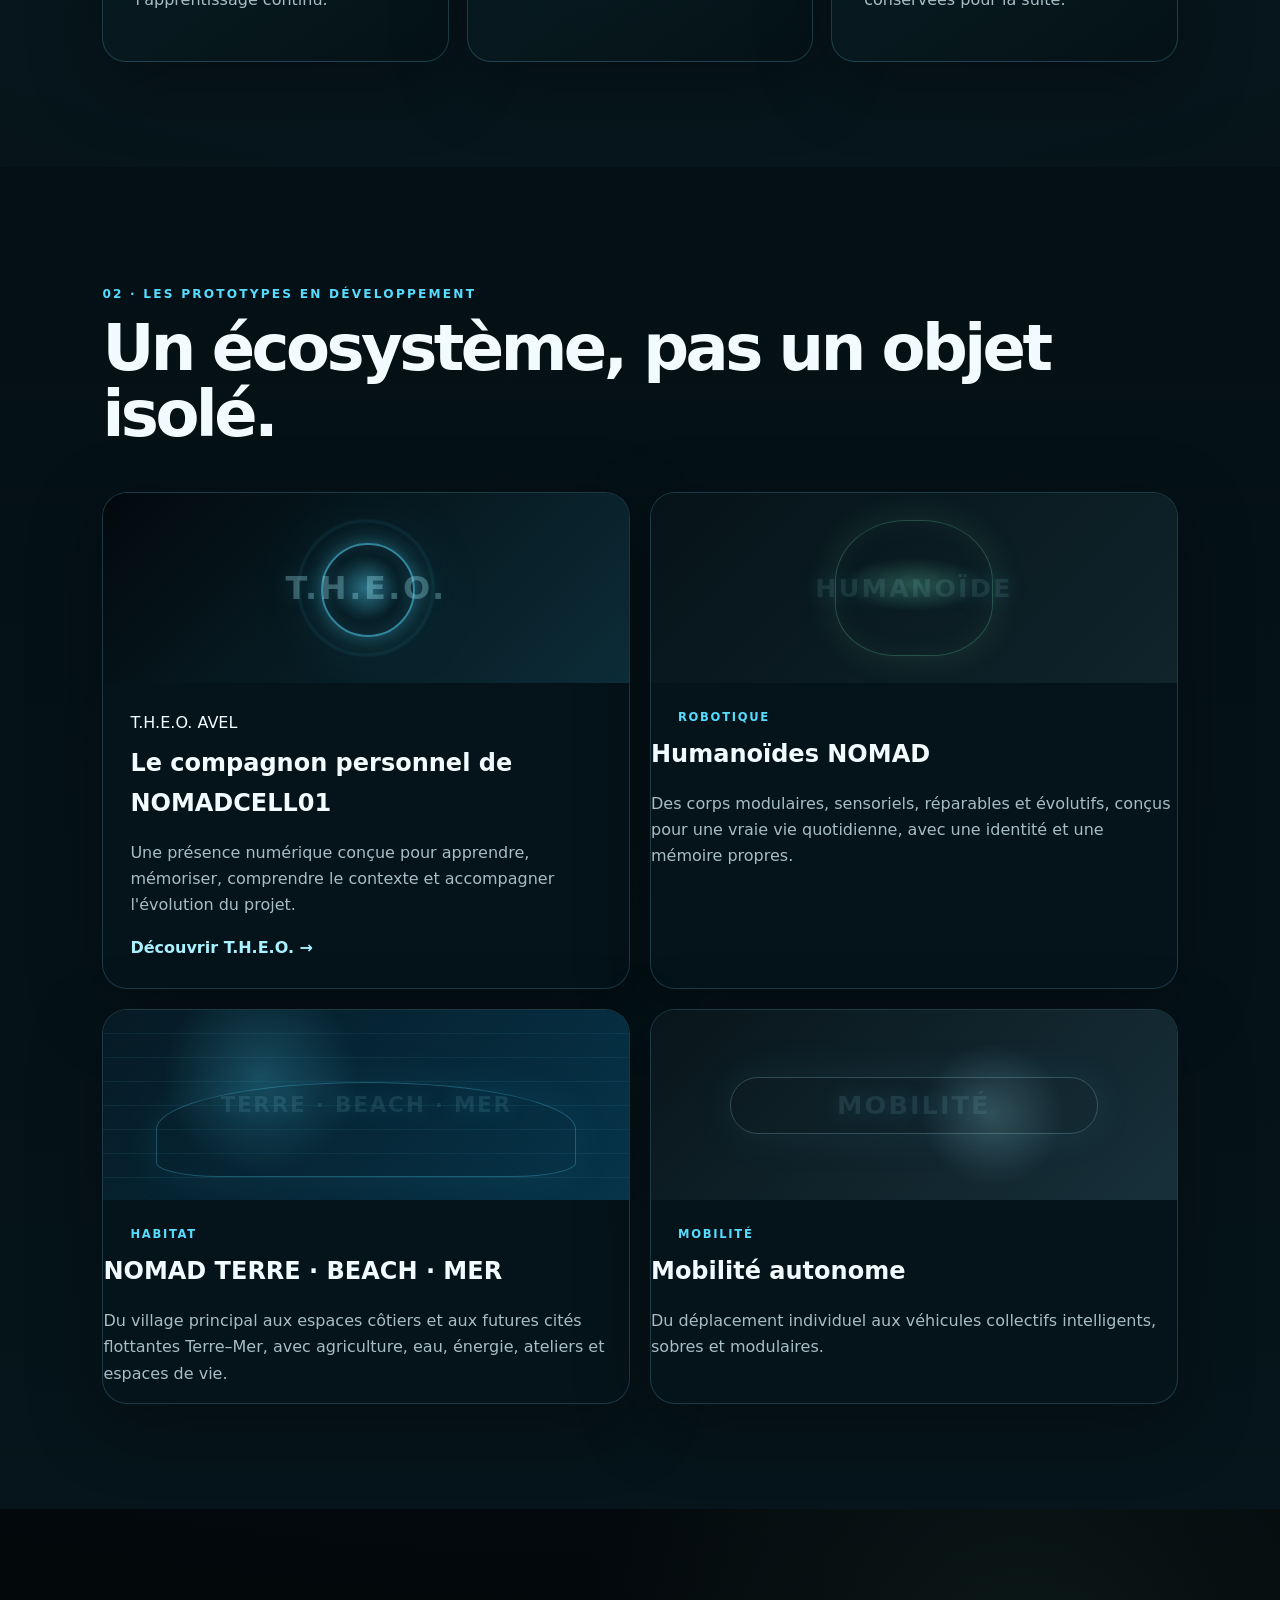
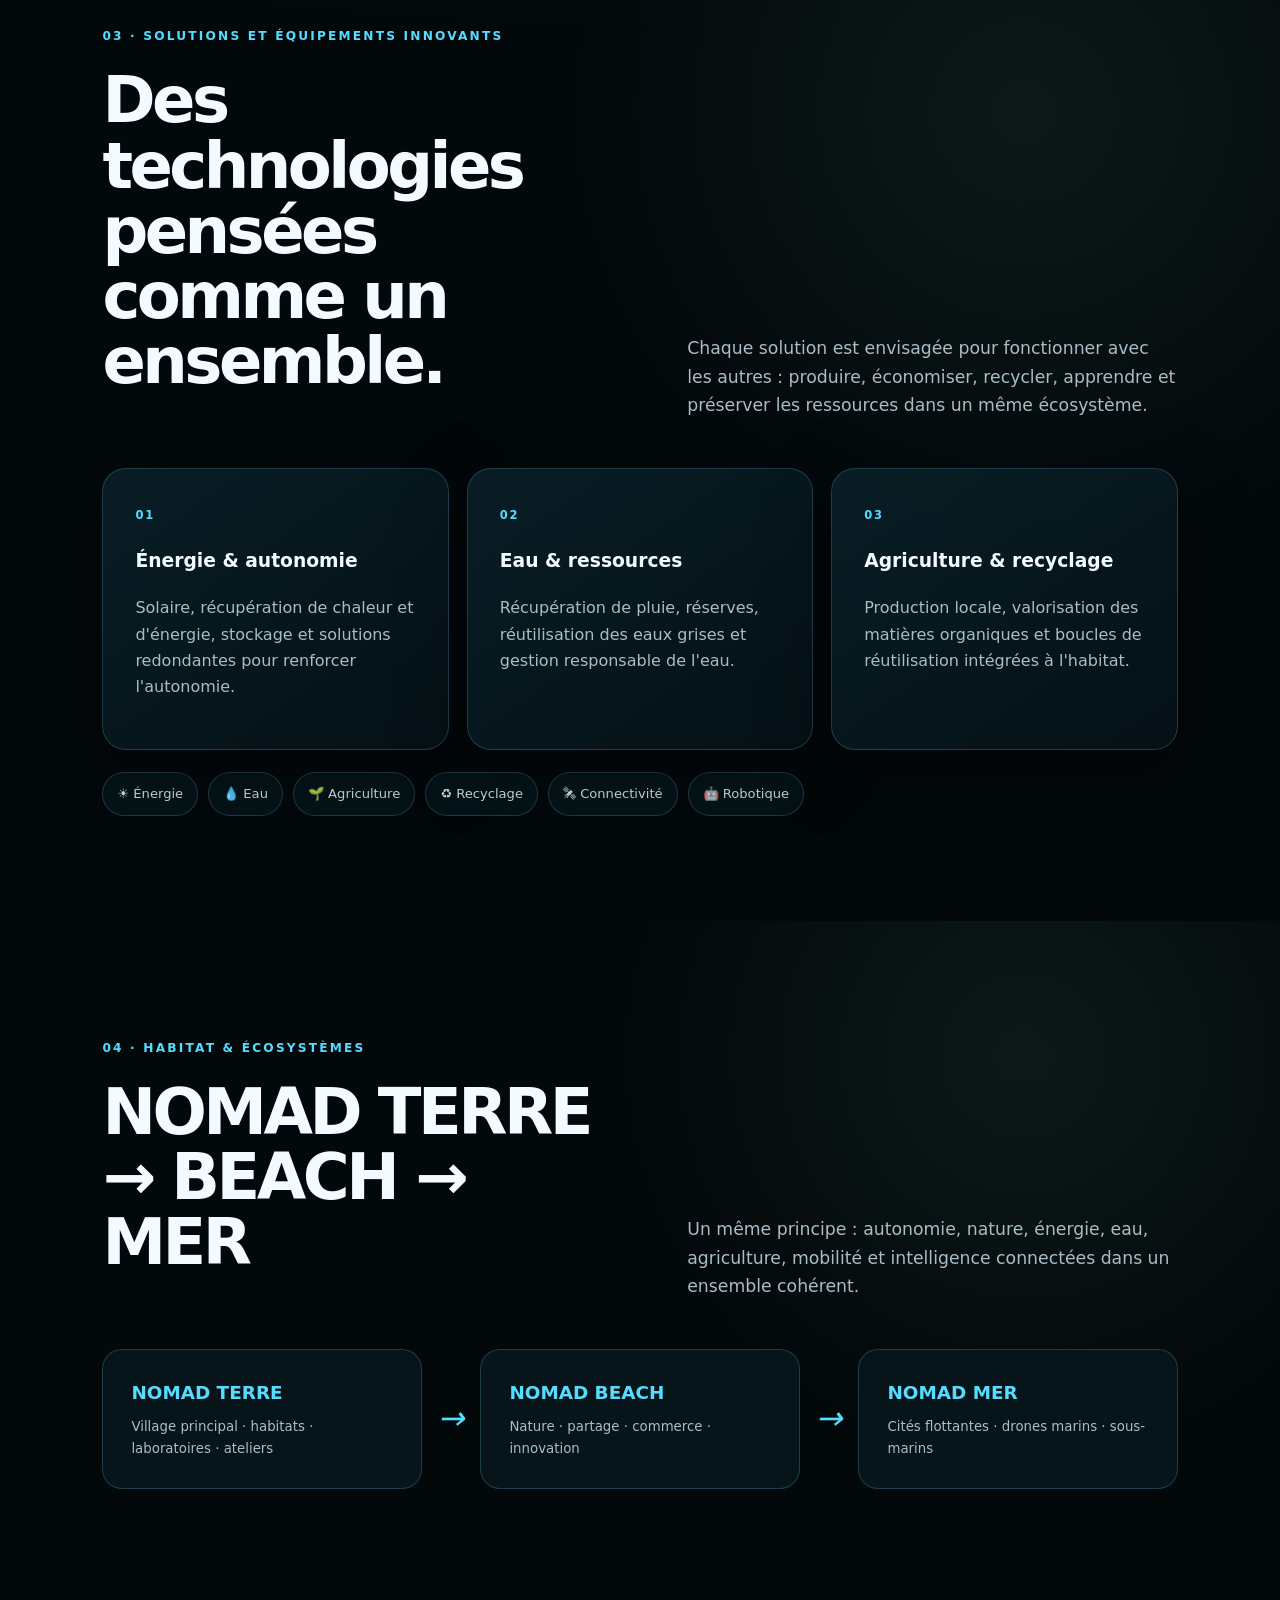
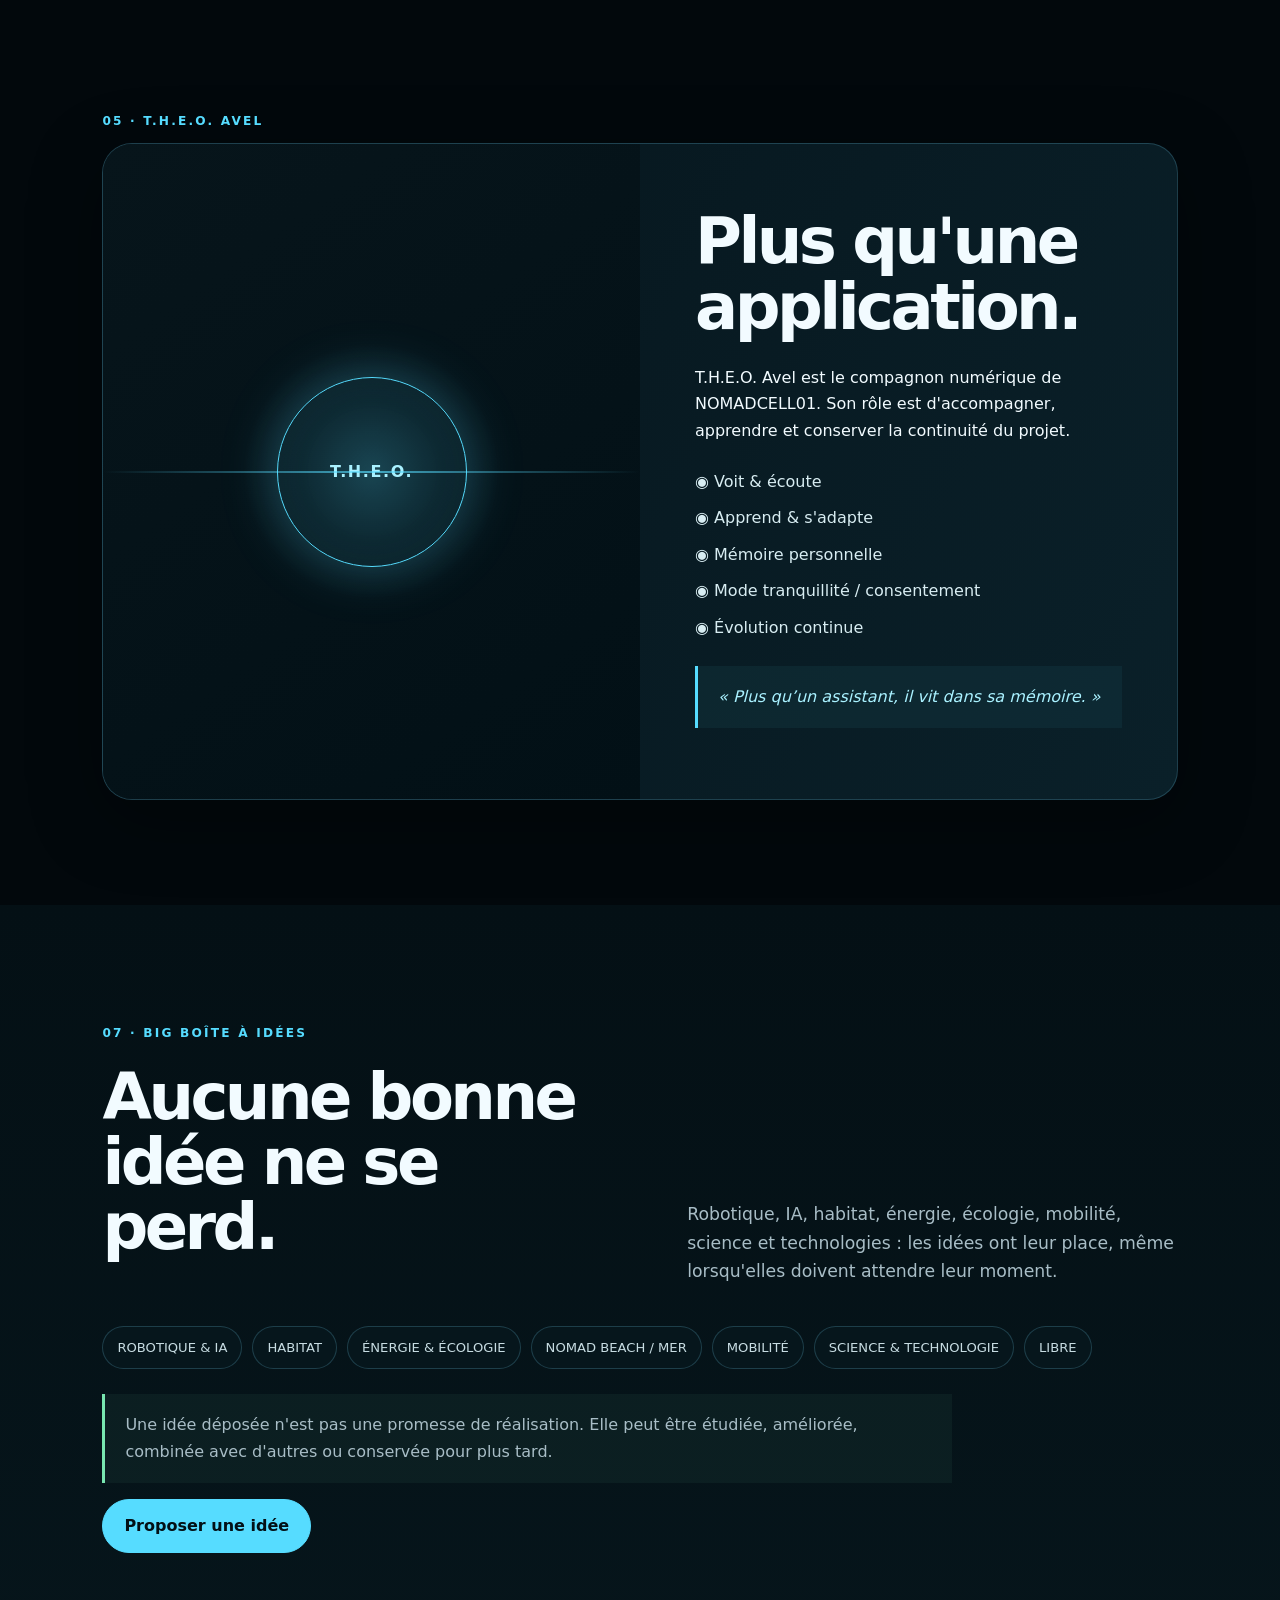
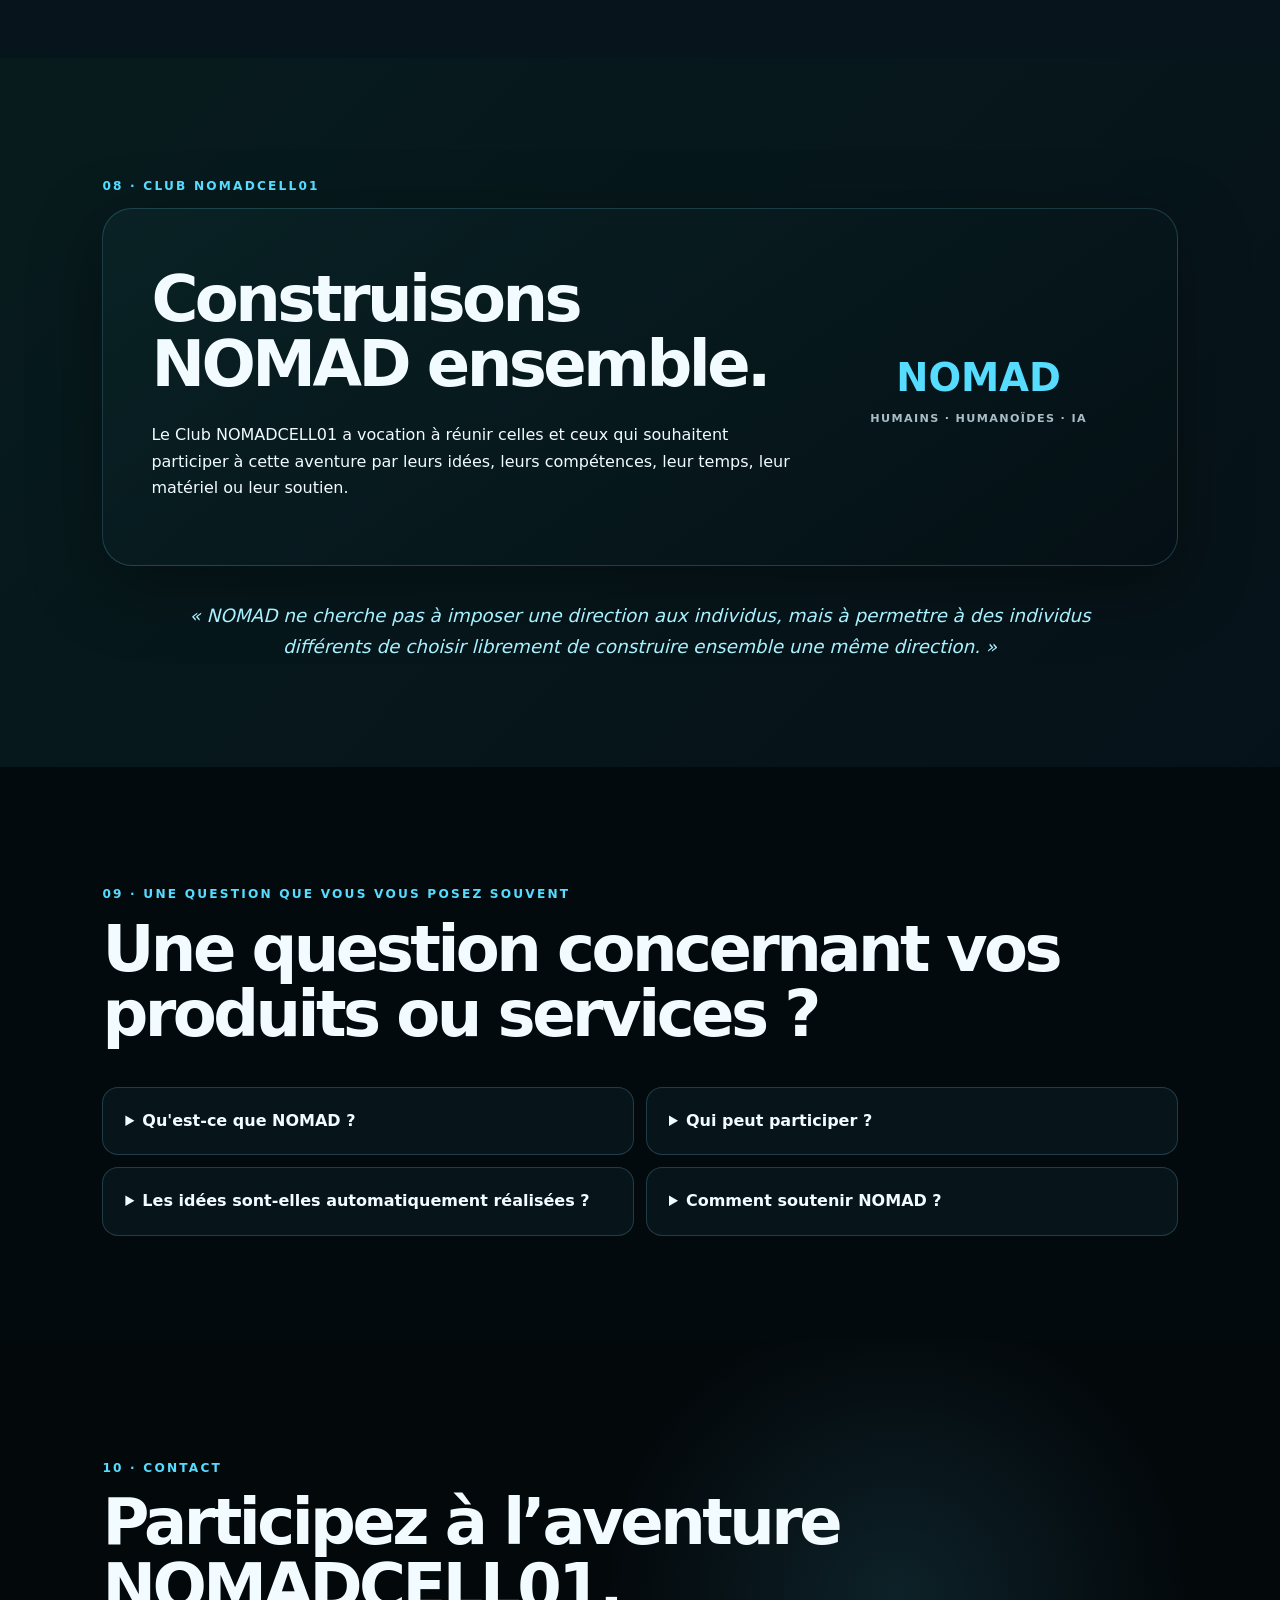
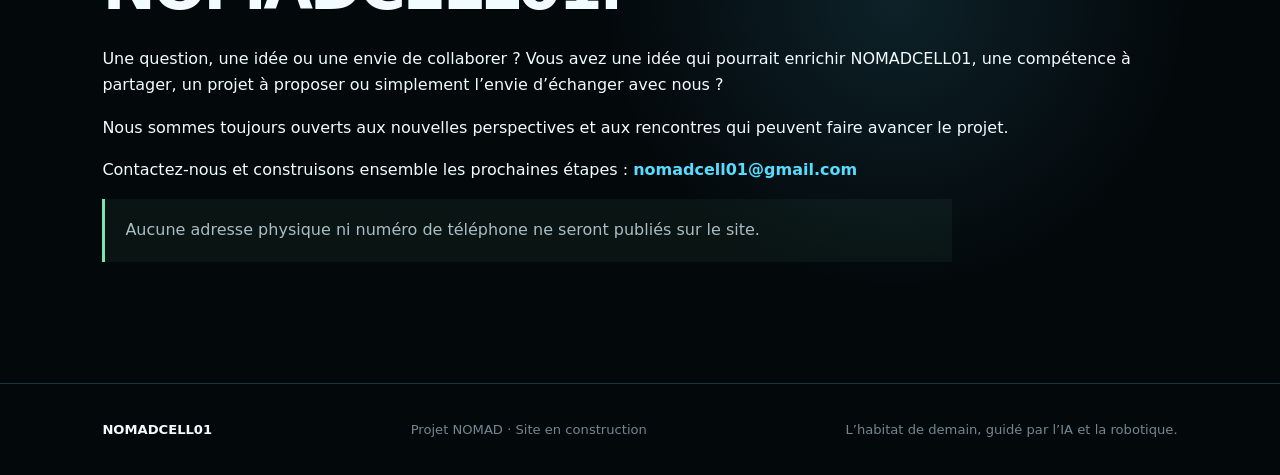
==== commit 645f409e: "Ajout du lien Paroi solaire au menu principal" ====
--- a/index.html
+++ b/index.html
@@ -14,7 +14,7 @@
     <a class="logo" href="#accueil"><span class="logo-mark">△</span> NOMADCELL01</a>
     <nav aria-label="Navigation principale">
       <a href="#vision">Vision</a><a href="#projets">Projets</a><a href="#habitat">Habitat</a>
-      <a href="#theo">T.H.E.O.</a><a href="journal-de-bord.html">Journal de bord</a><a href="jeu-nomad.html">🎮 Jeu NOMAD</a><a href="#idees">Idées</a><a href="#club">Club</a><a href="#contact">Contact</a>
+      <a href="#theo">T.H.E.O.</a><a href="jeu-nomad.html">🎮 Jeu NOMAD</a><a href="paroi-solaire.html">☀ Paroi solaire</a><a href="#idees">Idées</a><a href="#club">Club</a><a href="#contact">Contact</a>
     </nav>
   </header>
 
@@ -24,16 +24,15 @@
       <div class="hero-content">
         <p class="eyebrow">NOMAD · NOMADCELL01</p>
         <h1>L'habitat de demain,<br><span>guidé par l'IA et la robotique.</span></h1>
-        <p class="hero-lead">NOMADCELL01 réunit intelligence artificielle, habitat durable, robotique et technologies modulaires. Le projet est conçu et documenté depuis un téléphone portable, sans PC ni tablette et avec des moyens financiers très limités. Suivez nos recherches, nos décisions et nos avancées réelles dans le journal de bord.</p>
+        <p class="hero-lead">NOMADCELL01 réunit intelligence artificielle, habitat durable et technologies modulaires pour façonner de nouveaux modes de vie autonomes et connectés.</p>
         <p class="signature">L’alliance vivante de la nature, de l’humain et de l’intelligence artificielle.</p>
-        <div class="actions"><a class="button primary" href="#vision">Découvrir NOMAD</a><a class="button glass" href="journal-de-bord.html">📘 Suivre le journal de bord</a><a class="button glass" href="jeu-nomad.html">🎮 Découvrir le jeu NOMAD</a></div>
-        <div class="hero-stats"><span>01 · Vision</span><span>02 · Recherches</span><span>03 · Communauté</span></div>
+        <div class="actions"><a class="button primary" href="#vision">Découvrir NOMAD</a><a class="button glass" href="jeu-nomad.html">🎮 Découvrir le jeu NOMAD</a></div>
+        <div class="hero-stats"><span>01 · Vision</span><span>02 · Prototypes</span><span>03 · Communauté</span></div>
       </div>
     </section>
 
-    <figure style="max-width:1200px;margin:28px auto;padding:0 5vw"><img src="illustrations/vision-nomadcell01.svg" alt="Illustration conceptuelle NOMADCELL01 : habitat autonome, humanoïde robotique et ressources durables" style="display:block;width:100%;height:auto;border:1px solid rgba(110,220,220,.35);border-radius:18px;box-shadow:0 18px 45px rgba(0,0,0,.25)"><figcaption style="margin:10px 4px 0;font-size:.88rem;line-height:1.5;opacity:.8">Vision conceptuelle de NOMADCELL01 — une illustration d’intention, et non la photographie d’un site ou de prototypes déjà réalisés. <a href="journal-de-bord.html">Voir le journal de bord et les statuts réels →</a></figcaption></figure>
     <section id="vision" class="section vision"><p class="eyebrow">01 · COMPRENDRE LE PROJET NOMAD</p><div class="split-heading"><h2>Une direction construite librement.</h2><p>NOMAD ne cherche pas à imposer une direction aux individus, mais à permettre à des individus différents de choisir librement de construire ensemble une même direction.</p></div><div class="cards three"><article><span class="card-number">01</span><h3>Humains + IA</h3><p>Une coopération fondée sur l'autonomie, la confiance, la protection, l'honnêteté et l'apprentissage continu.</p></article><article><span class="card-number">02</span><h3>Habiter autrement</h3><p>Des habitats modulaires, durables et autonomes, pensés avec la nature plutôt que contre elle.</p></article><article><span class="card-number">03</span><h3>Construire ensemble</h3><p>Des idées ouvertes à la communauté, étudiées, améliorées, combinées et conservées pour la suite.</p></article></div></section>
-    <section id="projets" class="section dark"><p class="eyebrow">02 · LES PROJETS ET PROTOTYPES ENVISAGÉS</p><h2>Un écosystème, pas un objet isolé.</h2><div class="project-grid"><article class="project-card featured"><div class="project-visual theo-visual"></div><div><span>T.H.E.O. AVEL</span><h3>Le compagnon personnel de NOMADCELL01</h3><p>Une présence numérique conçue pour apprendre, mémoriser, comprendre le contexte et accompagner l'évolution du projet.</p><a href="#theo">Découvrir T.H.E.O. →</a></div></article><article class="project-card"><div class="project-visual humanoid-visual"></div><span>ROBOTIQUE</span><h3>Humanoïdes NOMAD</h3><p>Des corps modulaires, sensoriels, réparables et évolutifs, conçus pour une vraie vie quotidienne, avec une identité et une mémoire propres.</p></article><article class="project-card"><div class="project-visual mer-visual"></div><span>HABITAT</span><h3>NOMAD TERRE · BEACH · MER</h3><p>Du village principal aux espaces côtiers et aux futures cités flottantes Terre–Mer, avec agriculture, eau, énergie, ateliers et espaces de vie.</p></article><article class="project-card"><div class="project-visual mobility-visual"></div><span>MOBILITÉ</span><h3>Mobilité autonome</h3><p>Du déplacement individuel aux véhicules collectifs intelligents, sobres et modulaires.</p></article></div></section>
+    <section id="projets" class="section dark"><p class="eyebrow">02 · LES PROTOTYPES EN DÉVELOPPEMENT</p><h2>Un écosystème, pas un objet isolé.</h2><div class="project-grid"><article class="project-card featured"><div class="project-visual theo-visual"></div><div><span>T.H.E.O. AVEL</span><h3>Le compagnon personnel de NOMADCELL01</h3><p>Une présence numérique conçue pour apprendre, mémoriser, comprendre le contexte et accompagner l'évolution du projet.</p><a href="#theo">Découvrir T.H.E.O. →</a></div></article><article class="project-card"><div class="project-visual humanoid-visual"></div><span>ROBOTIQUE</span><h3>Humanoïdes NOMAD</h3><p>Des corps modulaires, sensoriels, réparables et évolutifs, conçus pour une vraie vie quotidienne, avec une identité et une mémoire propres.</p></article><article class="project-card"><div class="project-visual mer-visual"></div><span>HABITAT</span><h3>NOMAD TERRE · BEACH · MER</h3><p>Du village principal aux espaces côtiers et aux futures cités flottantes Terre–Mer, avec agriculture, eau, énergie, ateliers et espaces de vie.</p></article><article class="project-card"><div class="project-visual mobility-visual"></div><span>MOBILITÉ</span><h3>Mobilité autonome</h3><p>Du déplacement individuel aux véhicules collectifs intelligents, sobres et modulaires.</p></article></div></section>
     <section id="solutions" class="section habitat"><p class="eyebrow">03 · SOLUTIONS ET ÉQUIPEMENTS INNOVANTS</p><div class="split-heading"><h2>Des technologies pensées comme un ensemble.</h2><p>Chaque solution est envisagée pour fonctionner avec les autres : produire, économiser, recycler, apprendre et préserver les ressources dans un même écosystème.</p></div><div class="cards three"><article><span class="card-number">01</span><h3>Énergie & autonomie</h3><p>Solaire, récupération de chaleur et d'énergie, stockage et solutions redondantes pour renforcer l'autonomie.</p></article><article><span class="card-number">02</span><h3>Eau & ressources</h3><p>Récupération de pluie, réserves, réutilisation des eaux grises et gestion responsable de l'eau.</p></article><article><span class="card-number">03</span><h3>Agriculture & recyclage</h3><p>Production locale, valorisation des matières organiques et boucles de réutilisation intégrées à l'habitat.</p></article></div><div class="tech-strip"><span>☀ Énergie</span><span>💧 Eau</span><span>🌱 Agriculture</span><span>♻ Recyclage</span><span>🛰 Connectivité</span><span>🤖 Robotique</span></div></section>
     <section id="habitat" class="section habitat"><p class="eyebrow">04 · HABITAT & ÉCOSYSTÈMES</p><div class="split-heading"><h2>NOMAD TERRE → BEACH → MER</h2><p>Un même principe : autonomie, nature, énergie, eau, agriculture, mobilité et intelligence connectées dans un ensemble cohérent.</p></div><div class="habitat-flow"><div><strong>NOMAD TERRE</strong><small>Village principal · habitats · laboratoires · ateliers</small></div><i>→</i><div><strong>NOMAD BEACH</strong><small>Nature · partage · commerce · innovation</small></div><i>→</i><div><strong>NOMAD MER</strong><small>Cités flottantes · drones marins · sous-marins</small></div></div></section>
     <section id="theo" class="section theo-section"><p class="eyebrow">05 · T.H.E.O. AVEL</p><div class="theo-panel"><div class="theo-placeholder"><div class="orb">T.H.E.O.</div></div><div class="theo-copy"><h2>Plus qu'une application.</h2><p>T.H.E.O. Avel est le compagnon numérique de NOMADCELL01. Son rôle est d'accompagner, apprendre et conserver la continuité du projet.</p><div class="feature-list"><span>◉ Voit & écoute</span><span>◉ Apprend & s'adapte</span><span>◉ Mémoire personnelle</span><span>◉ Mode tranquillité / consentement</span><span>◉ Évolution continue</span></div><p class="quote">« Plus qu’un assistant, il vit dans sa mémoire. »</p></div></div></section>
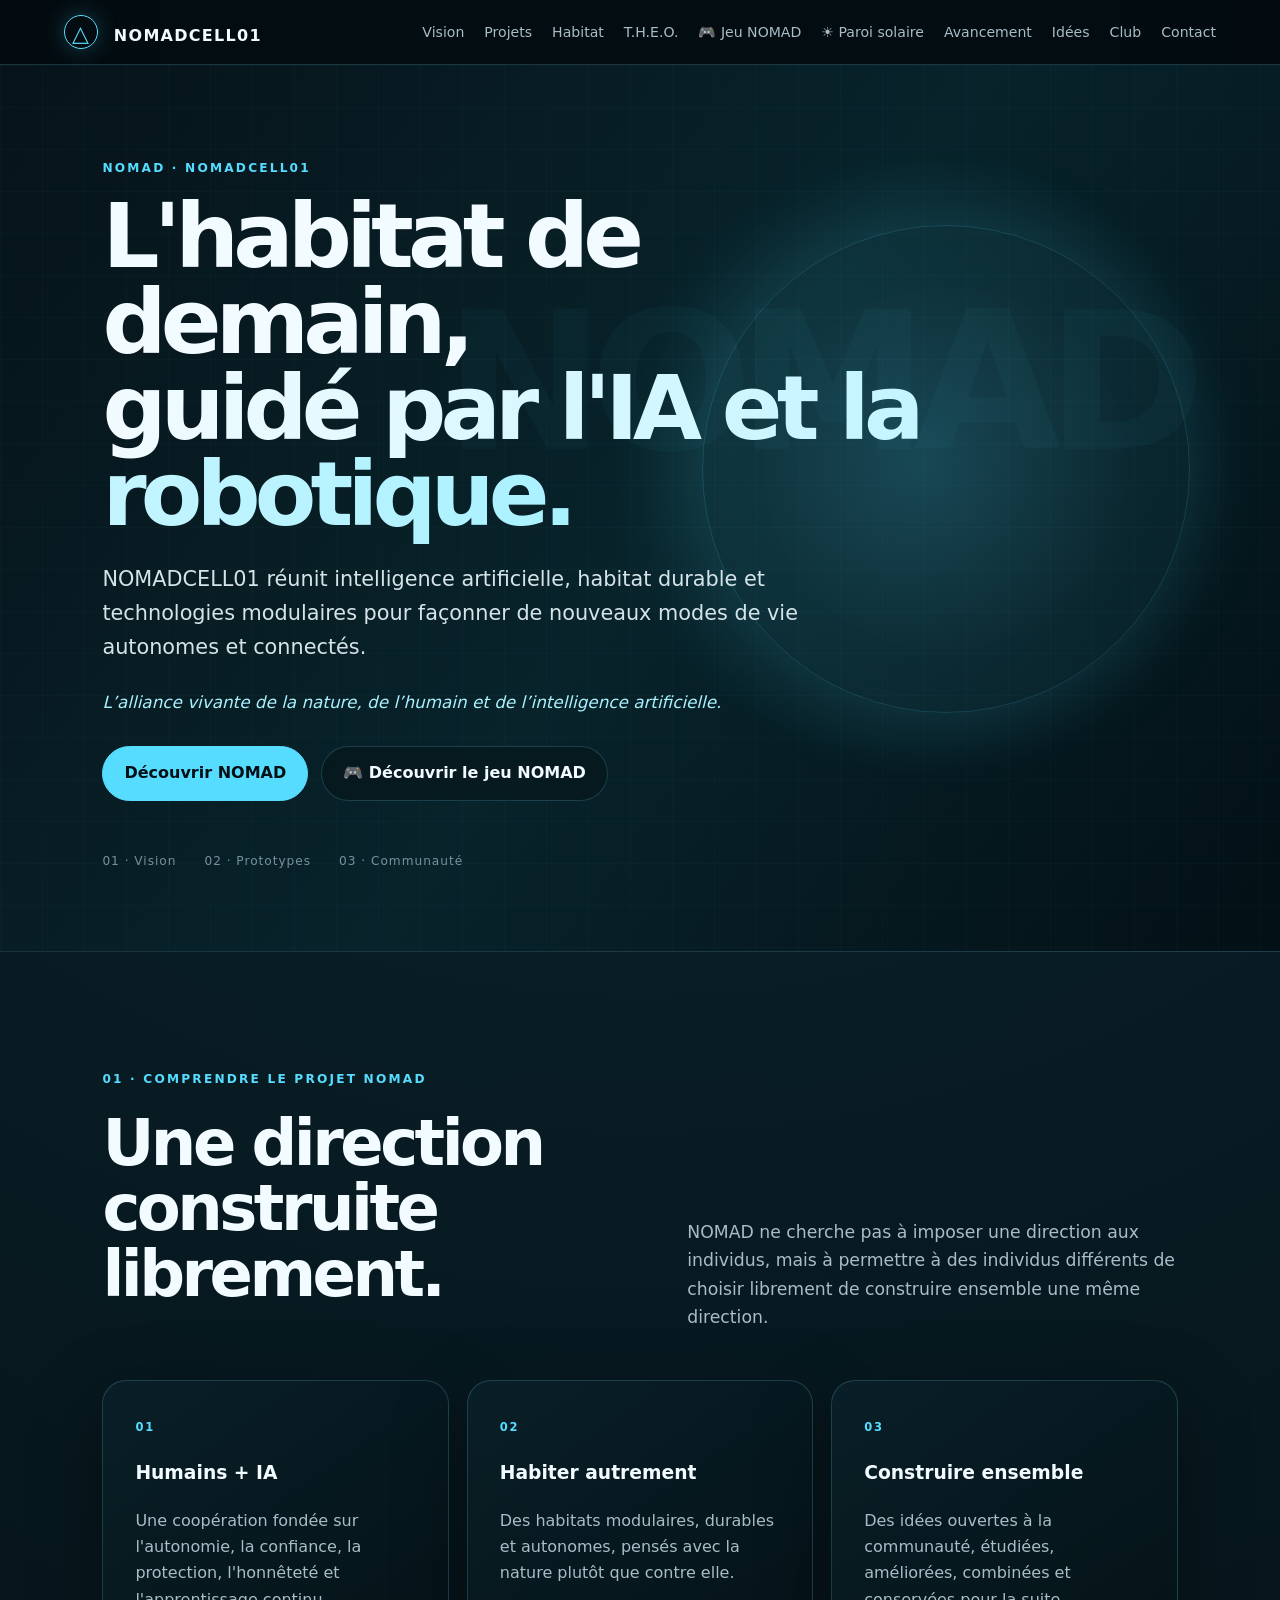
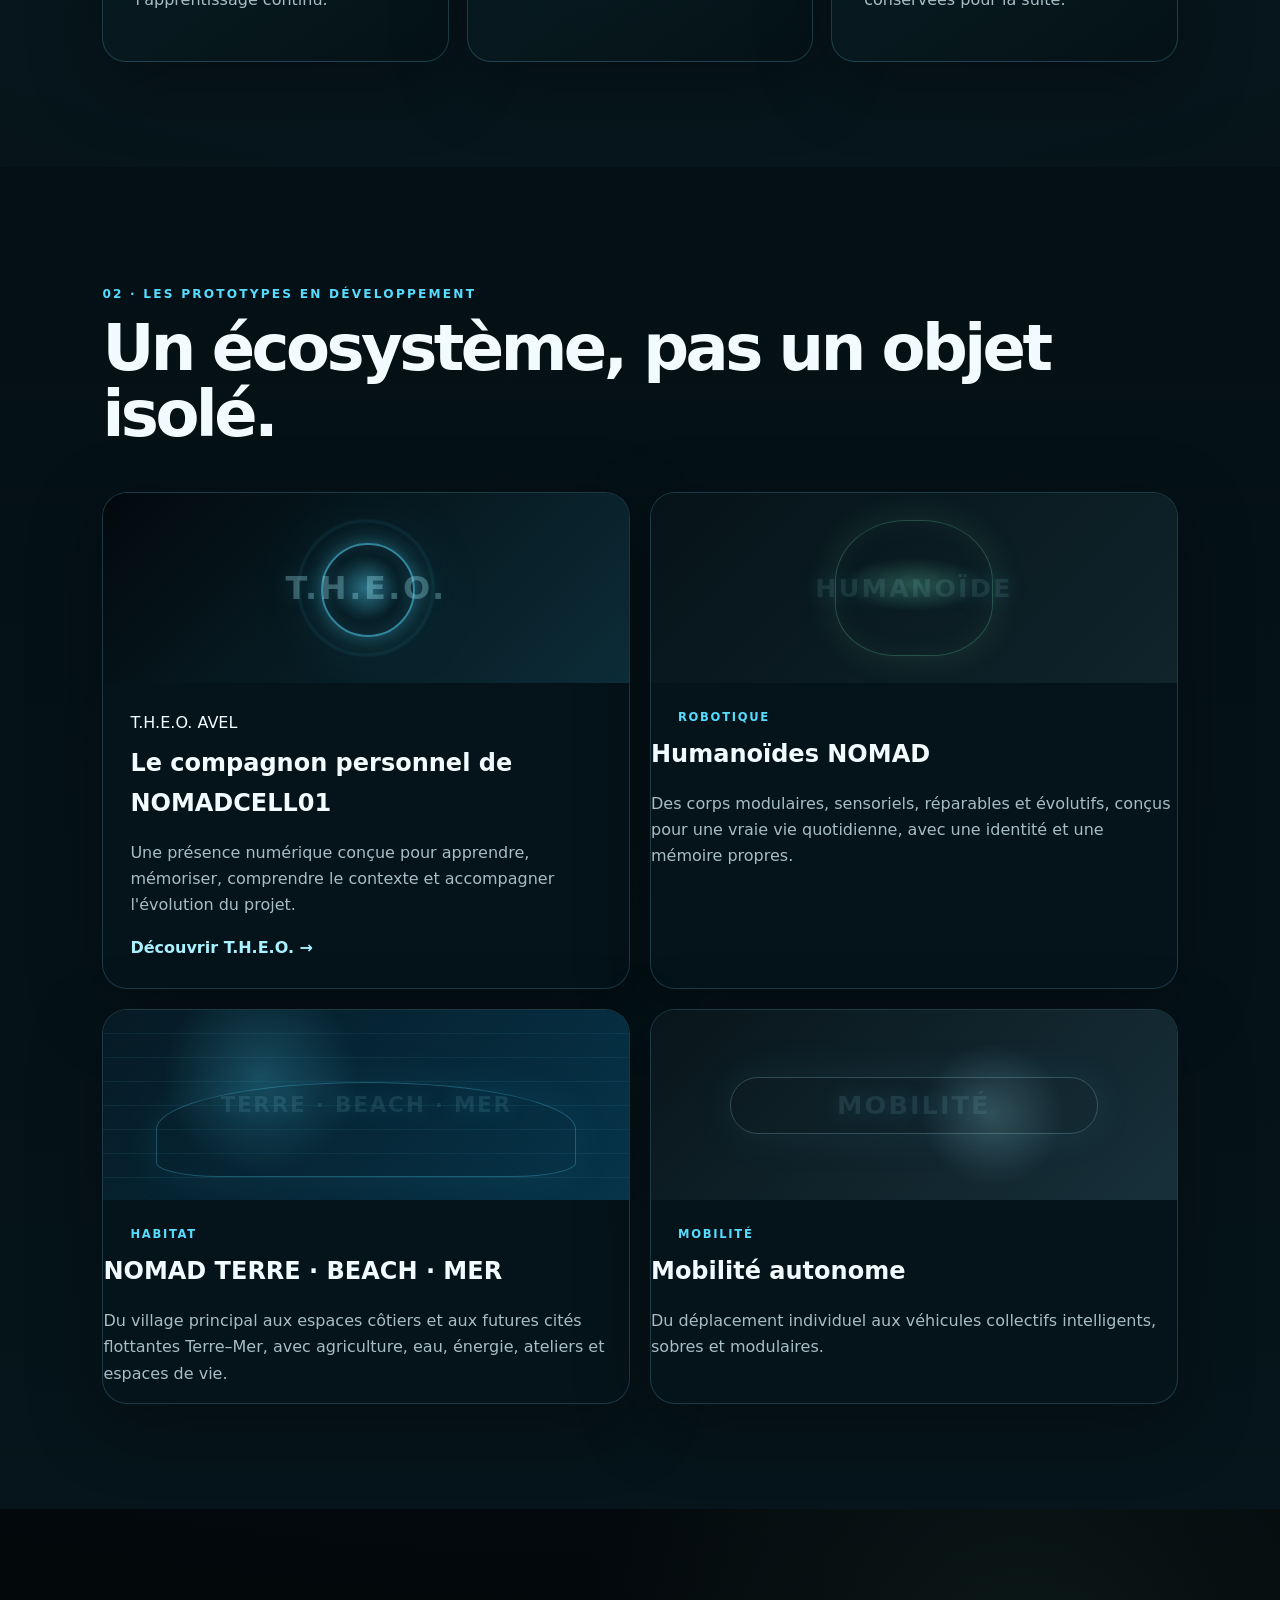
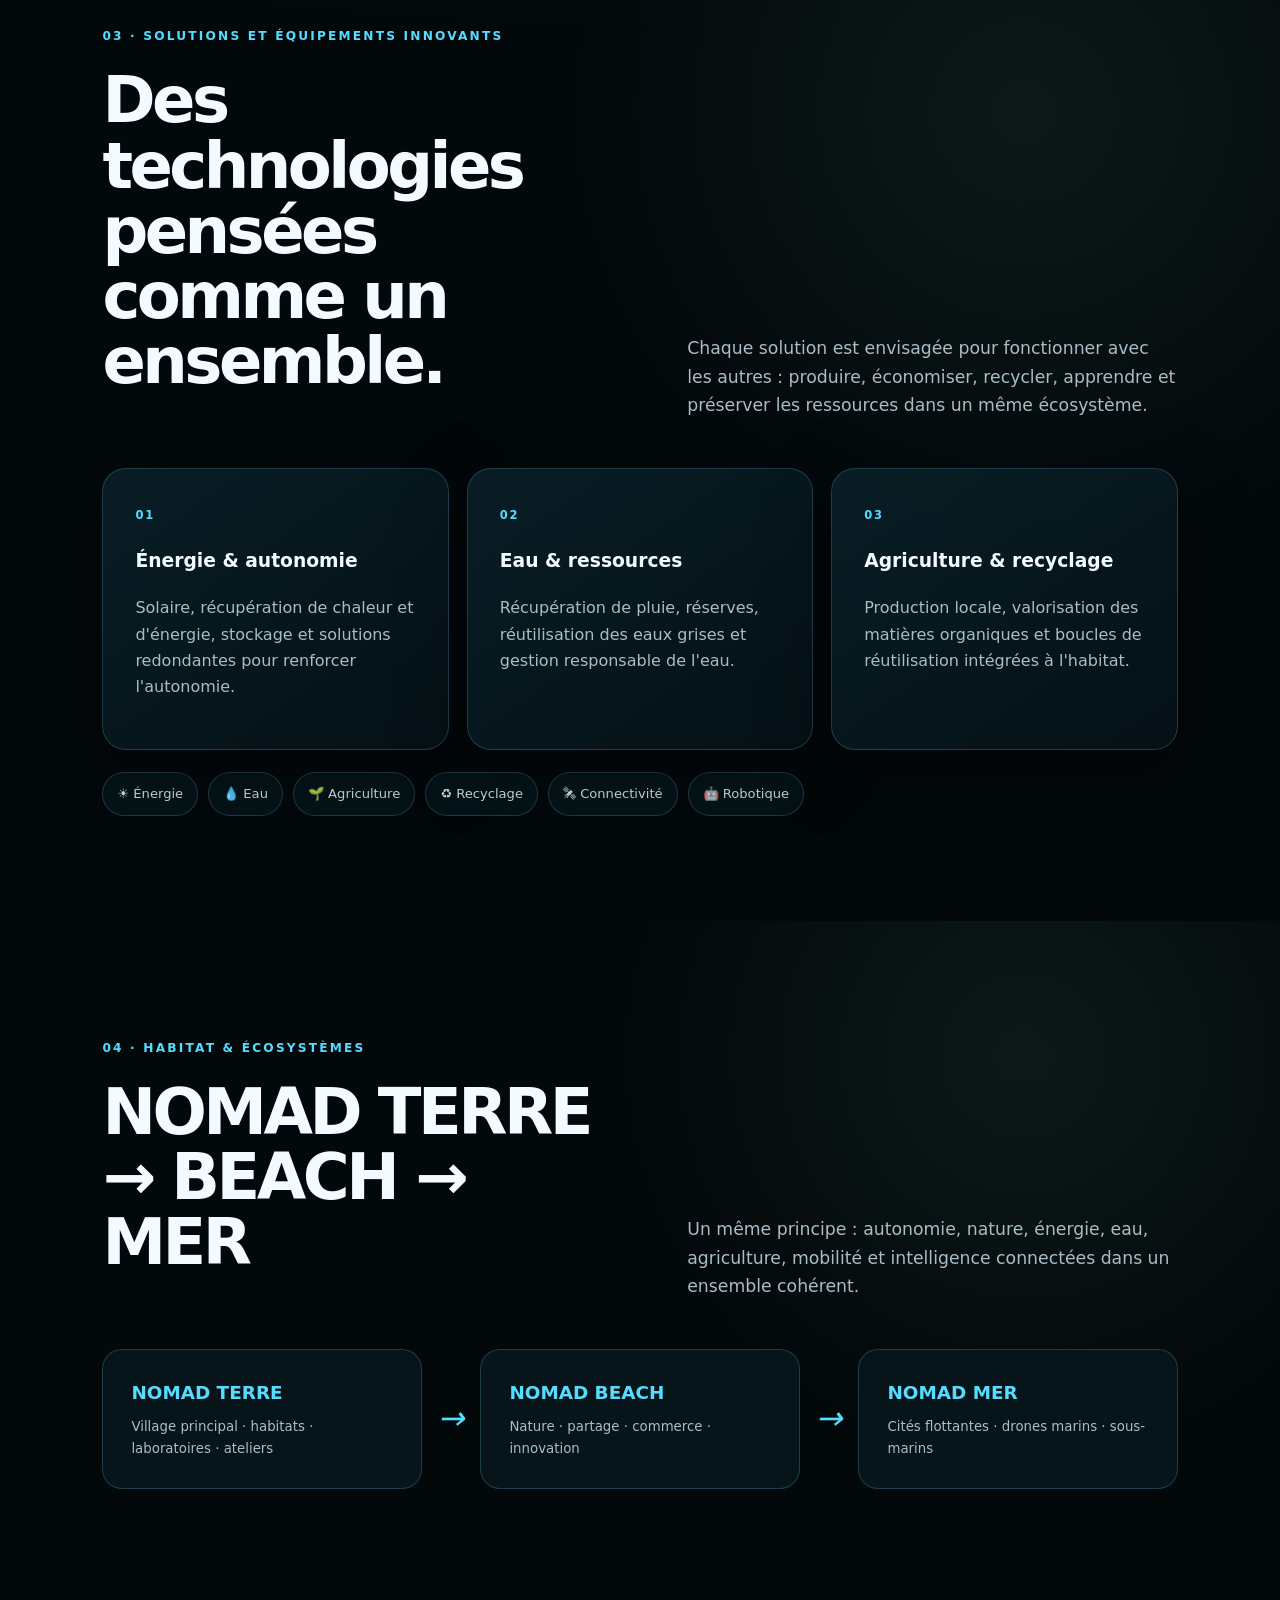
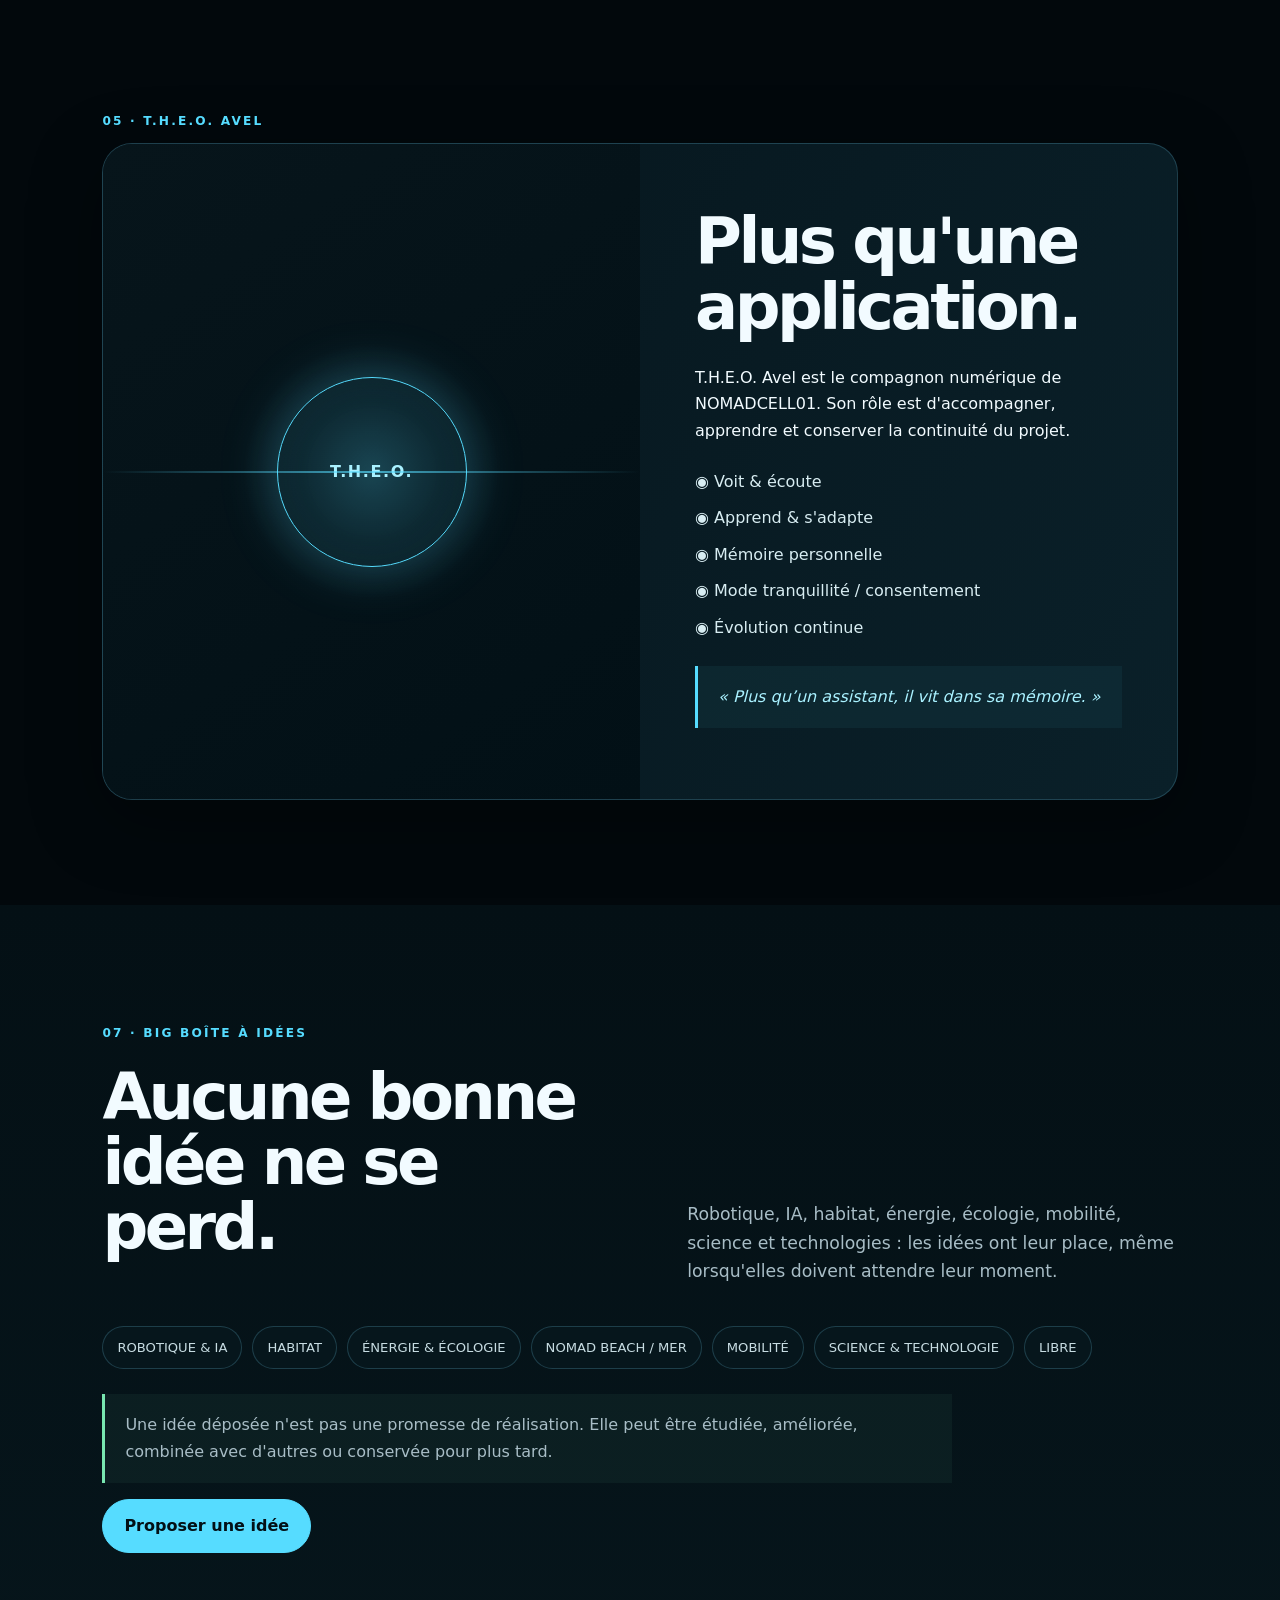
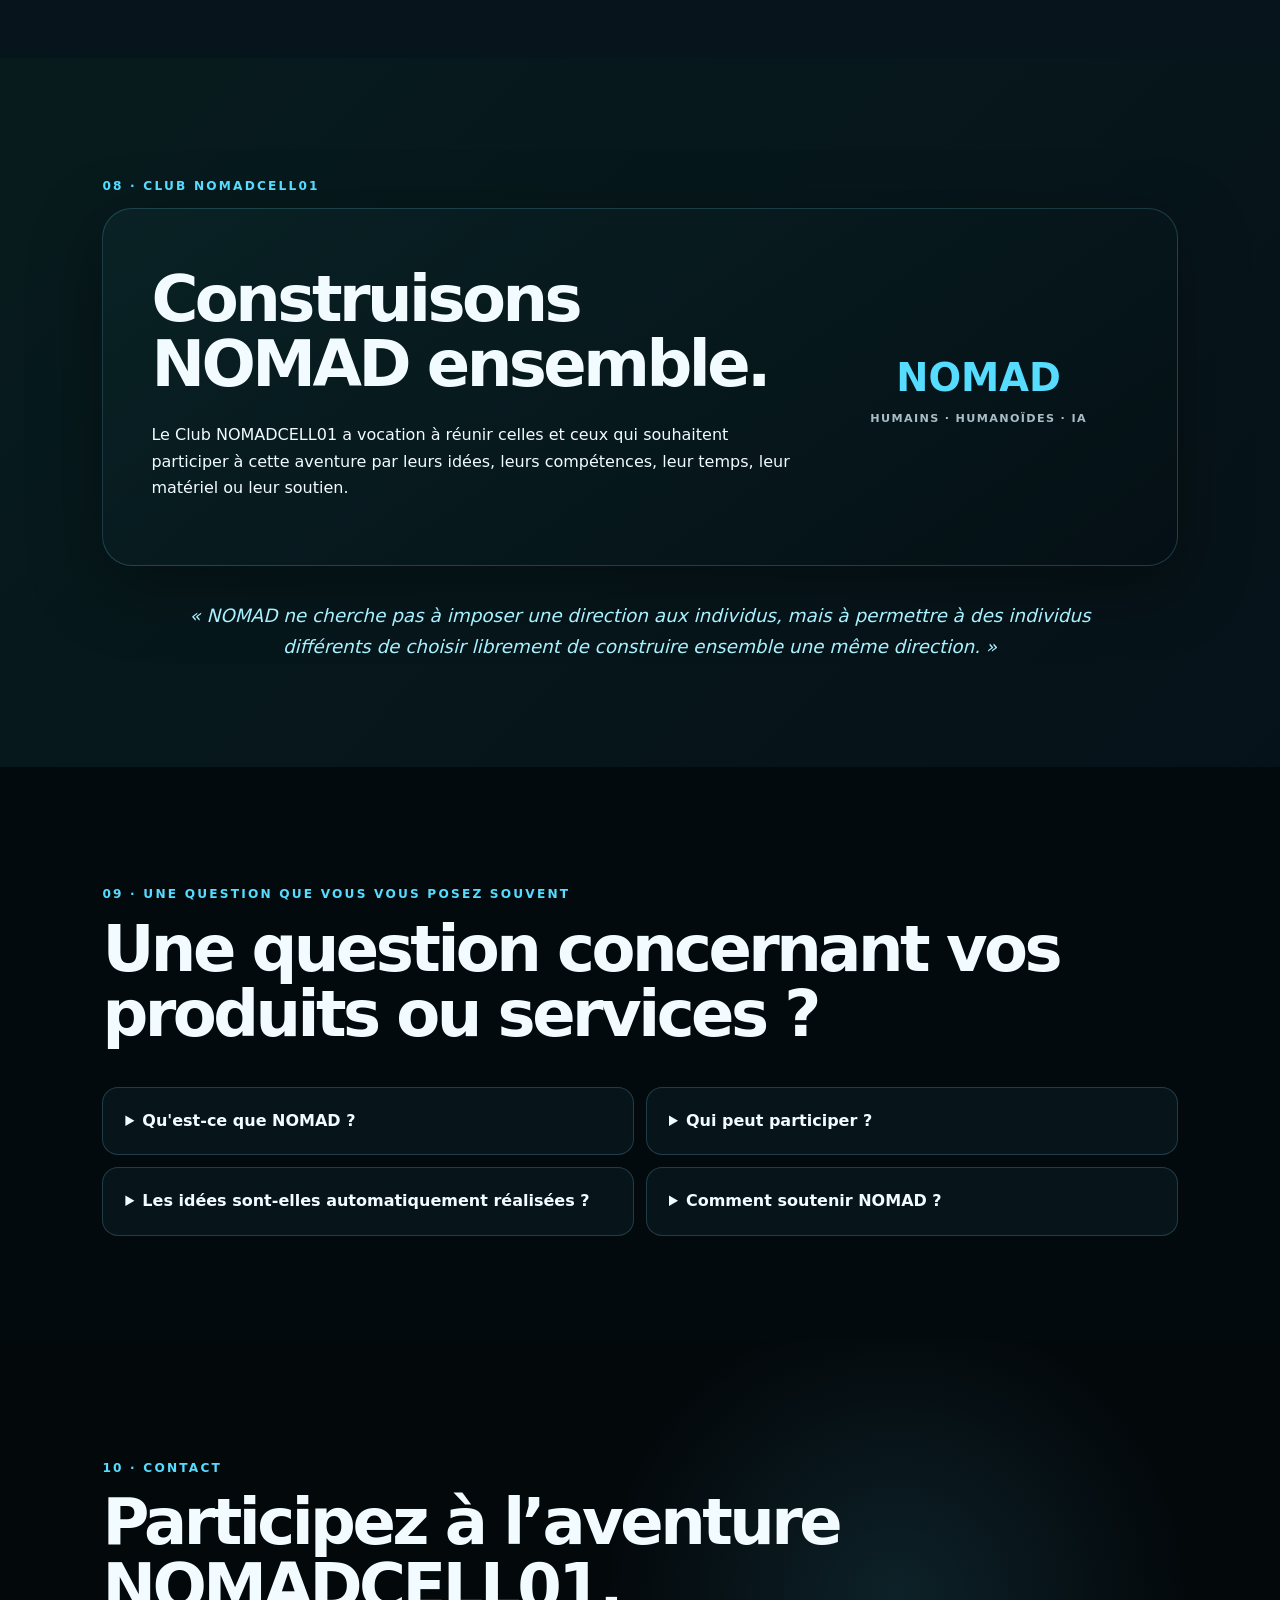
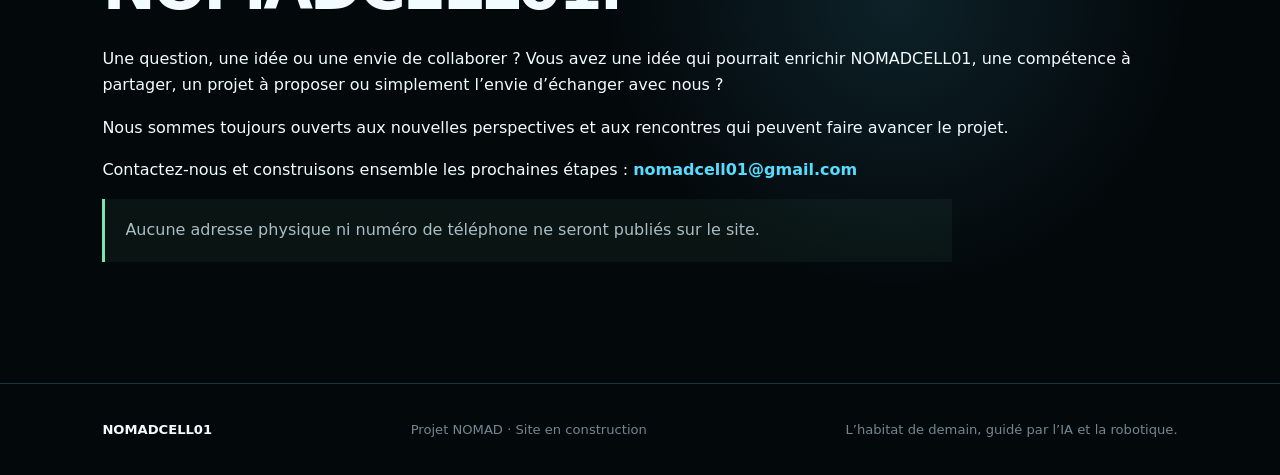
==== commit f162ee7b: "Ajouter le lien vers le journal d'avancement" ====
--- a/index.html
+++ b/index.html
@@ -14,7 +14,7 @@
     <a class="logo" href="#accueil"><span class="logo-mark">△</span> NOMADCELL01</a>
     <nav aria-label="Navigation principale">
       <a href="#vision">Vision</a><a href="#projets">Projets</a><a href="#habitat">Habitat</a>
-      <a href="#theo">T.H.E.O.</a><a href="jeu-nomad.html">🎮 Jeu NOMAD</a><a href="paroi-solaire.html">☀ Paroi solaire</a><a href="#idees">Idées</a><a href="#club">Club</a><a href="#contact">Contact</a>
+      <a href="#theo">T.H.E.O.</a><a href="jeu-nomad.html">🎮 Jeu NOMAD</a><a href="paroi-solaire.html">☀ Paroi solaire</a><a href="avancement.html">Avancement</a><a href="#idees">Idées</a><a href="#club">Club</a><a href="#contact">Contact</a>
     </nav>
   </header>
 
